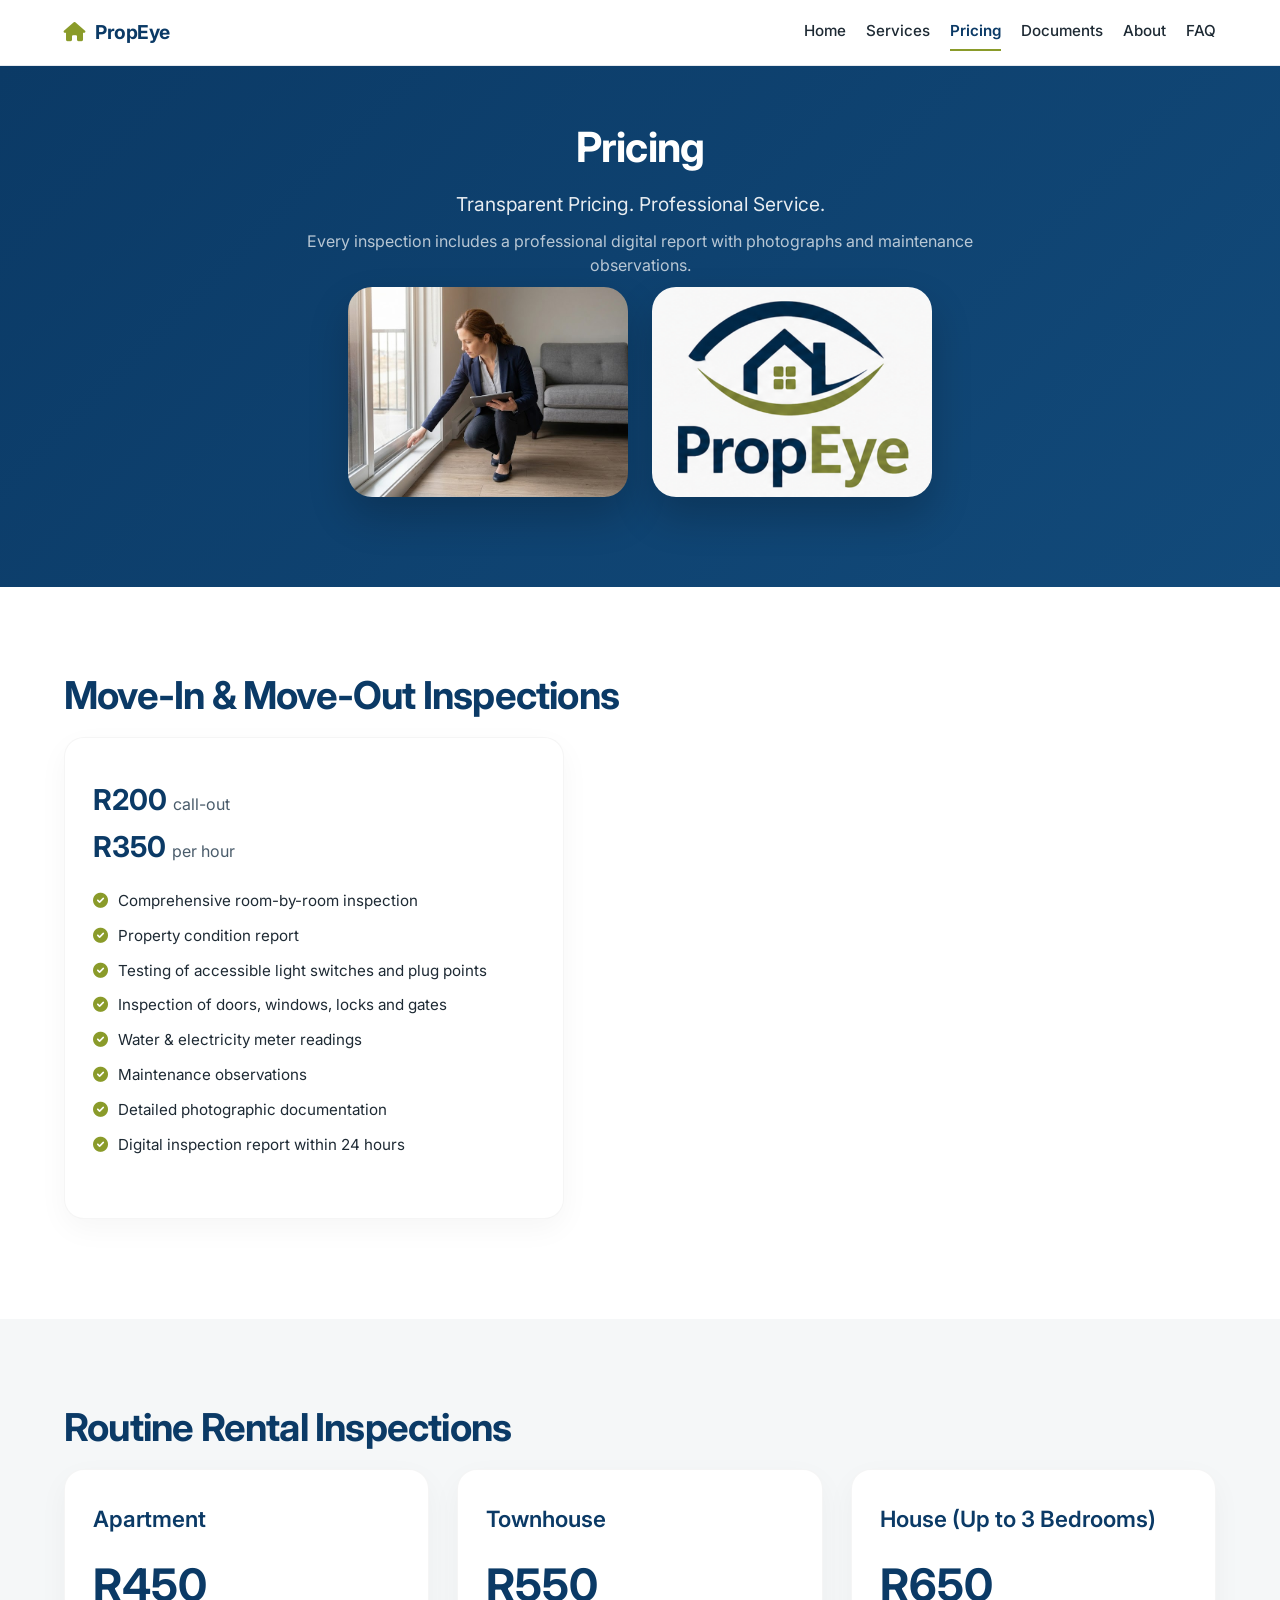
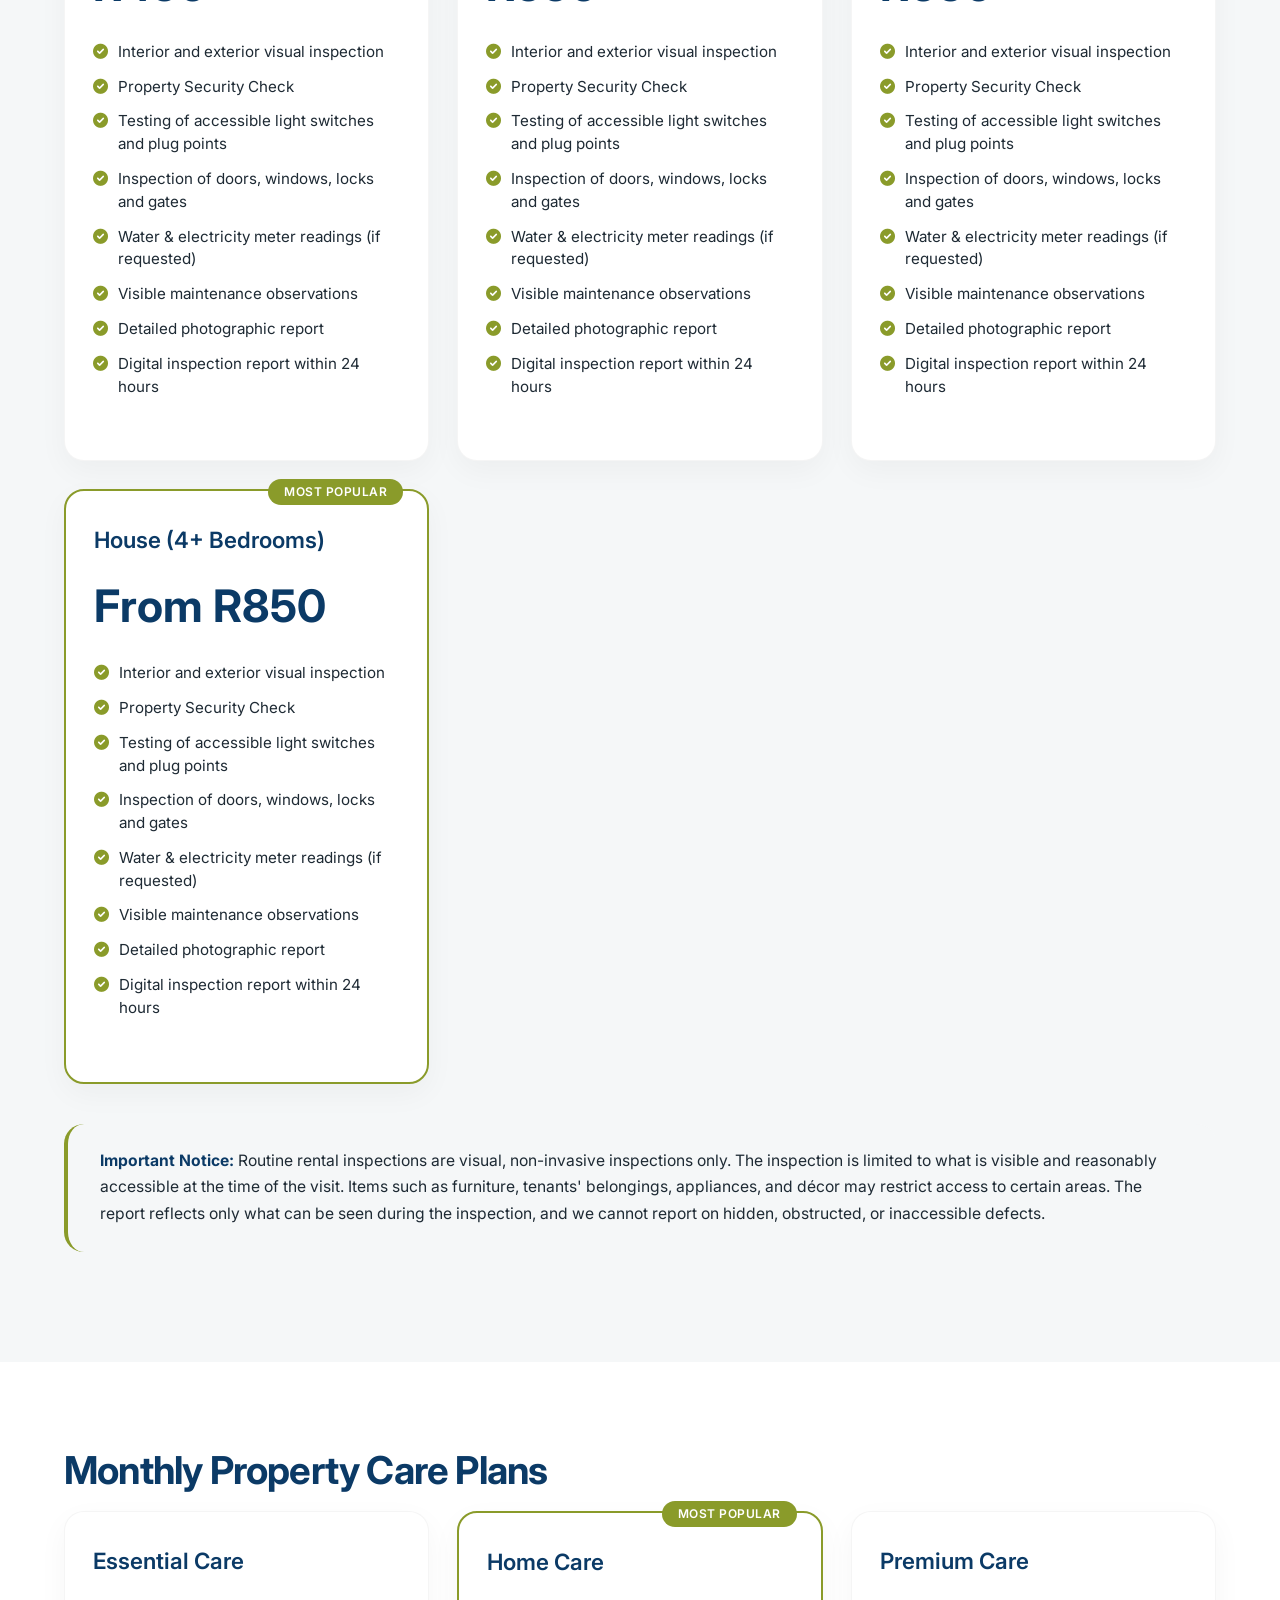
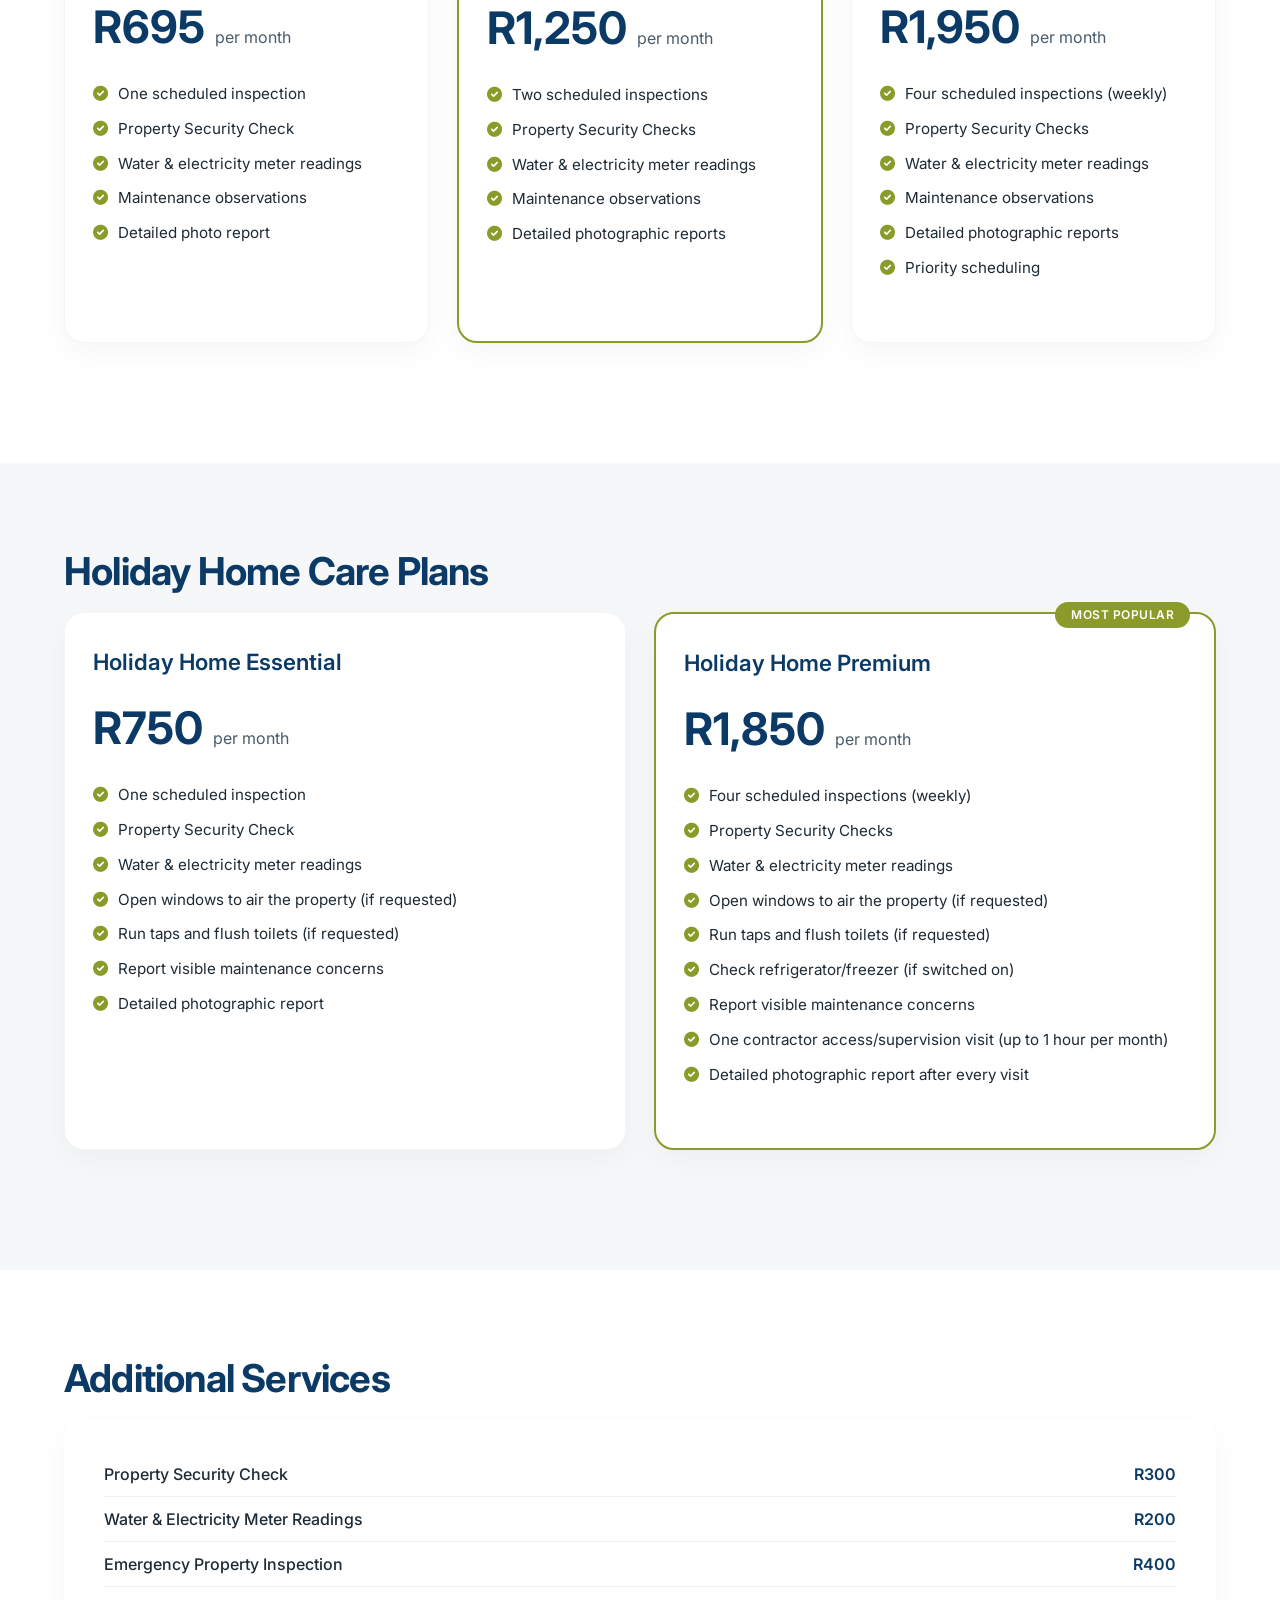
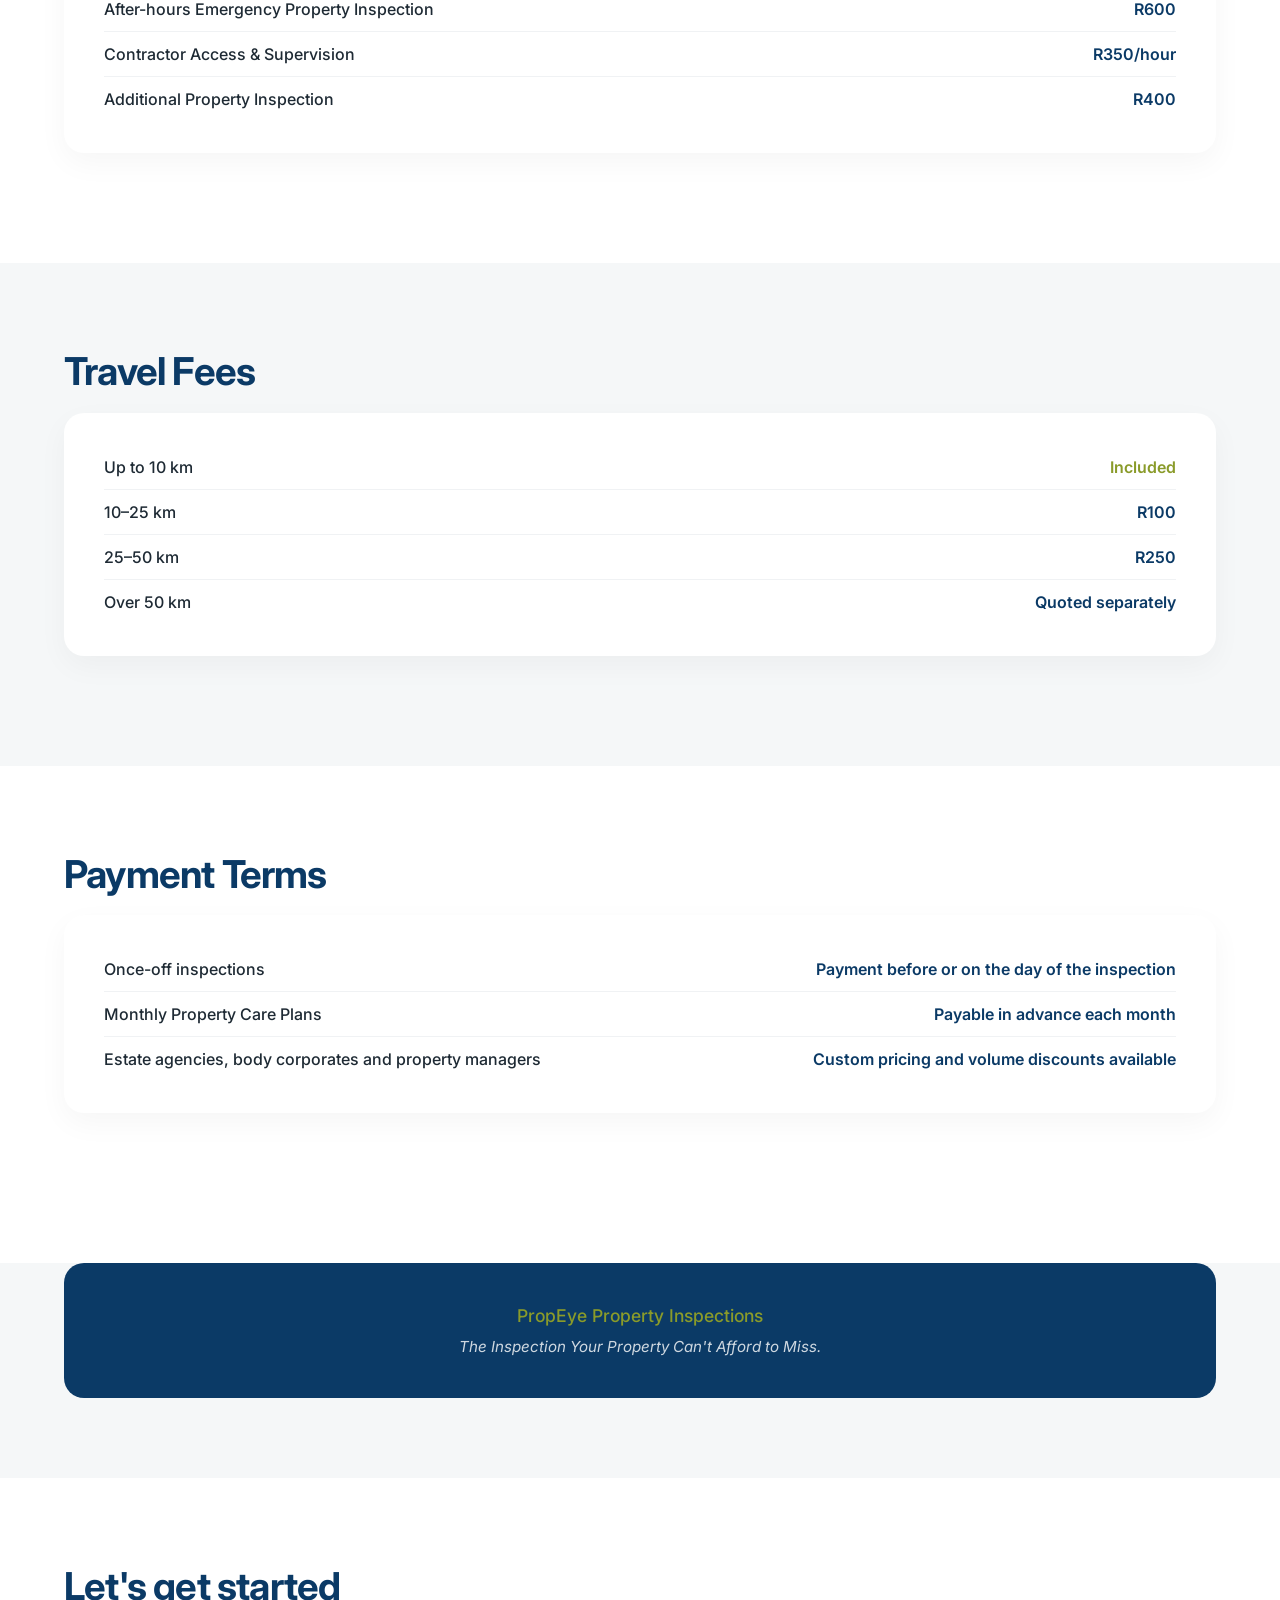
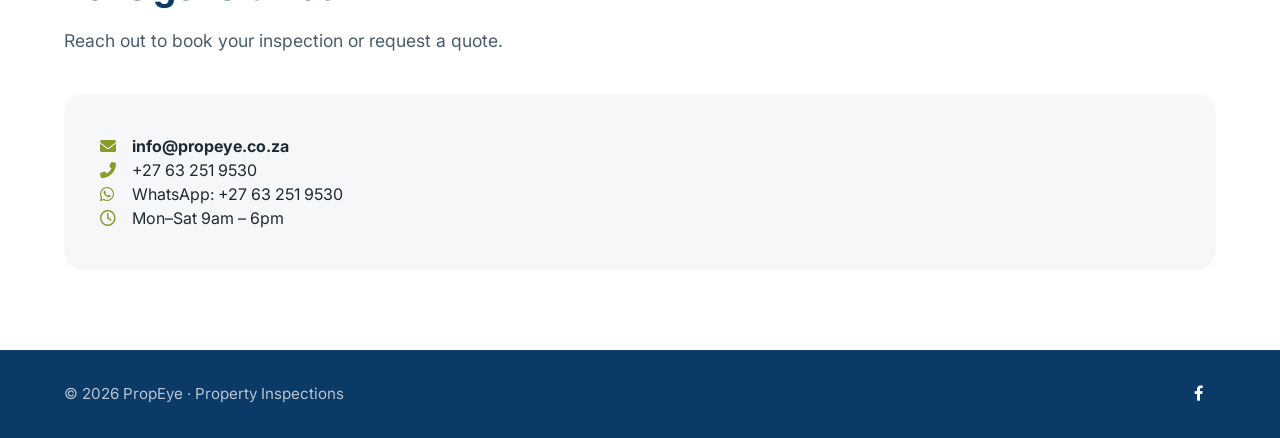
==== pricing.html @ 34288301 "Added carousel animation to index, cleaned up services and moved heading to top of images." ====
<!DOCTYPE html>
<html lang="en">
<head>
  <meta charset="UTF-8" />
  <meta name="viewport" content="width=device-width, initial-scale=1.0" />
  <title>PropEye · Pricing</title>
  <link rel="icon" href="images/icon.png" type="image/png">
  <!-- Google Fonts + Font Awesome Icons -->
  <link rel="preconnect" href="https://fonts.googleapis.com" />
  <link rel="preconnect" href="https://fonts.gstatic.com" crossorigin />
  <link href="https://fonts.googleapis.com/css2?family=Inter:opsz,wght@14..32,400;14..32,500;14..32,600;14..32,700&display=swap" rel="stylesheet" />
  <link rel="stylesheet" href="https://cdnjs.cloudflare.com/ajax/libs/font-awesome/6.0.0-beta3/css/all.min.css" />
  <style>
    /* ----- reset & base ----- */
    * {
      margin: 0;
      padding: 0;
      box-sizing: border-box;
    }

    :root {
      --navy: #0B3A66;
      --olive: #8A9B2A;
      --white: #FFFFFF;
      --light-grey: #F5F7F8;
      --text-dark: #1E2A34;
      --shadow-sm: 0 10px 30px rgba(0, 0, 0, 0.04);
      --shadow-hover: 0 20px 40px rgba(0, 0, 0, 0.07);
      --radius: 20px;
      --transition: all 0.25s ease;
    }

    html {
      scroll-behavior: smooth;
    }

    body {
      font-family: 'Inter', -apple-system, BlinkMacSystemFont, sans-serif;
      background: var(--white);
      color: var(--text-dark);
      line-height: 1.5;
      -webkit-font-smoothing: antialiased;
    }

    .container {
      max-width: 1200px;
      margin: 0 auto;
      padding: 0 24px;
    }

    /* ----- navigation ----- */
    .top-nav {
      background: white;
      border-bottom: 1px solid #e6eaef;
      padding: 14px 0;
      position: sticky;
      top: 0;
      z-index: 100;
      backdrop-filter: blur(4px);
      background: rgba(255,255,255,0.92);
    }

    .nav-inner {
      display: flex;
      flex-wrap: wrap;
      align-items: center;
      justify-content: space-between;
      gap: 16px 24px;
    }

    .nav-logo {
      font-weight: 700;
      font-size: 1.2rem;
      color: var(--navy);
      letter-spacing: -0.5px;
    }
    .nav-logo i {
      color: var(--olive);
      margin-right: 6px;
    }

    .nav-links {
      display: flex;
      flex-wrap: wrap;
      gap: 8px 20px;
      align-items: center;
    }

    .nav-links a {
      color: var(--text-dark);
      text-decoration: none;
      font-weight: 500;
      font-size: 0.95rem;
      padding: 6px 0;
      border-bottom: 2px solid transparent;
      transition: 0.2s;
    }

    .nav-links a:hover {
      border-bottom-color: var(--olive);
      color: var(--navy);
    }

    .nav-links a.active {
      border-bottom-color: var(--olive);
      color: var(--navy);
      font-weight: 600;
    }

    /* ----- buttons ----- */
    .btn-primary {
      display: inline-block;
      background: var(--olive);
      color: white;
      font-weight: 600;
      padding: 14px 32px;
      border-radius: 60px;
      text-decoration: none;
      font-size: 1rem;
      transition: var(--transition);
      border: none;
      box-shadow: 0 8px 18px rgba(138, 155, 42, 0.25);
      letter-spacing: -0.3px;
    }

    .btn-primary i {
      margin-right: 8px;
    }

    .btn-primary:hover {
      background: #7a8b22;
      transform: scale(1.01);
      box-shadow: 0 12px 24px rgba(138, 155, 42, 0.35);
    }

    .btn-outline {
      display: inline-block;
      background: transparent;
      color: white;
      font-weight: 600;
      padding: 14px 32px;
      border-radius: 60px;
      text-decoration: none;
      font-size: 1rem;
      border: 1.5px solid rgba(255,255,255,0.5);
      transition: var(--transition);
      backdrop-filter: blur(2px);
    }

    .btn-outline i {
      margin-right: 8px;
    }

    .btn-outline:hover {
      background: rgba(255,255,255,0.1);
      border-color: white;
    }

    /* ----- hero (pricing page) ----- */
    .hero-pricing {
      background: linear-gradient(135deg, var(--navy) 0%, #124a7a 100%);
      color: white;
      padding: 50px 0 60px;
    }

    .hero-pricing .hero-image-row {
      display: flex;
      justify-content: center;
      gap: 24px;
      flex-wrap: wrap;
      margin-bottom: 30px;
    }

    .hero-pricing .hero-image-item {
      flex: 0 1 280px;
      max-width: 340px;
    }

    .hero-pricing .hero-image-item img {
      width: 100%;
      aspect-ratio: 4 / 3;
      object-fit: cover;
      border-radius: 24px;
      box-shadow: 0 20px 40px rgba(0,0,0,0.2);
      display: block;
      background: #d9e2ec;
    }

    .hero-pricing .hero-text-block {
      text-align: center;
      max-width: 700px;
      margin: 0 auto;
    }

    .hero-pricing .hero-text-block h1 {
      font-size: 2.6rem;
      font-weight: 700;
      letter-spacing: -0.8px;
      margin-bottom: 12px;
    }

    .hero-pricing .hero-text-block p {
      font-size: 1.2rem;
      opacity: 0.9;
      margin-bottom: 10px;
    }

    /* ----- Pricing section styles ----- */
    section {
      padding: 80px 0;
    }

    .section-title {
      font-size: 2.4rem;
      font-weight: 700;
      letter-spacing: -0.8px;
      color: var(--navy);
      margin-bottom: 12px;
    }

    .section-sub {
      color: #4a5c6b;
      max-width: 600px;
      margin-bottom: 40px;
      font-size: 1.1rem;
    }

    .text-center {
      text-align: center;
    }

    .mx-auto {
      margin-left: auto;
      margin-right: auto;
    }

    /* Pricing cards */
    .pricing-grid {
      display: grid;
      grid-template-columns: repeat(auto-fit, minmax(300px, 1fr));
      gap: 28px;
      margin-bottom: 40px;
    }

    .pricing-card {
      background: white;
      padding: 32px 28px;
      border-radius: var(--radius);
      box-shadow: var(--shadow-sm);
      border: 1px solid rgba(0,0,0,0.04);
      transition: var(--transition);
      height: 100%;
    }

    .pricing-card:hover {
      transform: translateY(-6px);
      box-shadow: var(--shadow-hover);
    }

    .pricing-card.featured {
      border: 2px solid var(--olive);
      position: relative;
    }

    .pricing-card.featured::before {
      content: "Most Popular";
      position: absolute;
      top: -12px;
      right: 24px;
      background: var(--olive);
      color: white;
      font-size: 0.75rem;
      font-weight: 600;
      padding: 4px 16px;
      border-radius: 30px;
      letter-spacing: 0.5px;
      text-transform: uppercase;
    }

    .pricing-card .price {
      font-size: 2.8rem;
      font-weight: 700;
      color: var(--navy);
      margin: 16px 0 8px;
    }

    .pricing-card .price small {
      font-size: 1rem;
      font-weight: 400;
      color: #4a5c6b;
    }

    .pricing-card .plan-name {
      font-size: 1.4rem;
      font-weight: 600;
      color: var(--navy);
    }

    .pricing-card .plan-sub {
      color: #4a5c6b;
      font-size: 0.95rem;
      margin-bottom: 16px;
    }

    .pricing-card ul {
      list-style: none;
      padding: 0;
      margin: 16px 0 24px;
    }

    .pricing-card ul li {
      padding: 6px 0;
      display: flex;
      align-items: flex-start;
      gap: 10px;
      font-size: 0.95rem;
      color: var(--text-dark);
      line-height: 1.5;
    }

    .pricing-card ul li i {
      color: var(--olive);
      margin-top: 3px;
      flex-shrink: 0;
    }

    .pricing-card .btn-primary {
      width: 100%;
      text-align: center;
    }

    /* Pricing list (for additional services) */
    .pricing-list {
      background: white;
      padding: 32px 40px;
      border-radius: var(--radius);
      box-shadow: var(--shadow-sm);
      margin-bottom: 30px;
    }

    .pricing-list h3 {
      font-size: 1.4rem;
      font-weight: 600;
      color: var(--navy);
      margin-bottom: 16px;
    }

    .pricing-list .item {
      display: flex;
      justify-content: space-between;
      align-items: center;
      padding: 10px 0;
      border-bottom: 1px solid #f0f2f4;
    }

    .pricing-list .item:last-child {
      border-bottom: none;
    }

    .pricing-list .item .name {
      font-weight: 500;
      color: var(--text-dark);
    }

    .pricing-list .item .cost {
      font-weight: 600;
      color: var(--navy);
    }

    .pricing-list .item .cost .free {
      color: var(--olive);
    }

    .pricing-note {
      background: var(--light-grey);
      padding: 24px 32px;
      border-radius: var(--radius);
      border-left: 4px solid var(--olive);
      margin: 30px 0;
    }

    .pricing-note p {
      color: var(--text-dark);
      line-height: 1.7;
      font-size: 0.98rem;
    }

    .pricing-note strong {
      color: var(--navy);
    }

    .promise-banner {
      background: var(--navy);
      padding: 40px;
      border-radius: var(--radius);
      color: white;
      text-align: center;
      margin-top: 40px;
    }

    .promise-banner .brand {
      font-size: 1.1rem;
      font-weight: 500;
      color: var(--olive);
    }

    .promise-banner .tagline {
      font-size: 0.95rem;
      opacity: 0.8;
      margin-top: 6px;
      font-style: italic;
    }

    .contact-card {
      background: var(--light-grey);
      border-radius: var(--radius);
      padding: 40px 36px;
      display: flex;
      flex-wrap: wrap;
      gap: 30px;
      justify-content: space-between;
      align-items: center;
    }

    .contact-details i {
      width: 28px;
      color: var(--olive);
    }

    .footer {
      background: var(--navy);
      color: rgba(255,255,255,0.7);
      padding: 32px 0;
      font-size: 0.95rem;
      border-top: 1px solid rgba(255,255,255,0.05);
    }

    .footer a {
      color: white;
      text-decoration: none;
      margin: 0 12px;
    }

    .footer a:hover {
      text-decoration: underline;
    }

    @media (max-width: 700px) {
      .hero-pricing .hero-text-block h1 { font-size: 2rem; }
      .section-title { font-size: 2rem; }
      .contact-card { flex-direction: column; align-items: flex-start; }
      .nav-inner { flex-direction: column; align-items: center; }
      .pricing-list .item {
        flex-direction: column;
        align-items: flex-start;
        gap: 4px;
      }
      .pricing-card .price {
        font-size: 2.2rem;
      }
    }

    @media (max-width: 480px) {
      .pricing-grid {
        grid-template-columns: 1fr;
      }
    }
  </style>
</head>
<body>

  <!-- Navigation -->
  <nav class="top-nav">
    <div class="container nav-inner">
      <div class="nav-logo">
        <i class="fas fa-home"></i> PropEye
      </div>
      <div class="nav-links">
        <a href="index.html">Home</a>
        <a href="services.html">Services</a>
        <a href="pricing.html" class="active">Pricing</a>
        <a href="#">Documents</a>
        <a href="#">About</a>
        <a href="#">FAQ</a>
      </div>
    </div>
  </nav>

  <!-- Hero -->
  <header class="hero-pricing">
    <div class="container">
        <div class="hero-text-block">
        <h1>Pricing</h1>
        <p>Transparent Pricing. Professional Service.</p>
        <p style="font-size:1rem; opacity:0.7; margin-top:6px;">Every inspection includes a professional digital report with photographs and maintenance observations.</p>
      </div>
      <div class="hero-image-row">
        <div class="hero-image-item">
          <img src="images/inspections.jpg" alt="Property inspection" />
        </div>
        <div class="hero-image-item">
          <img src="images/logo.png" alt="PropEye logo" />
        </div>
      </div>
    </div>
  </header>

  <!-- Move-In & Move-Out Inspections -->
  <section>
    <div class="container">
      <h2 class="section-title">Move-In &amp; Move-Out Inspections</h2>
      <div class="pricing-card" style="max-width: 500px; margin-bottom: 20px;">
        <div class="price" style="font-size:1.8rem; margin:8px 0 4px;">R200 <small style="font-weight:400;">call-out</small></div>
        <div class="price" style="font-size:1.8rem; margin:4px 0 16px;">R350 <small style="font-weight:400;">per hour</small></div>
        <ul>
          <li><i class="fas fa-check-circle"></i> Comprehensive room-by-room inspection</li>
          <li><i class="fas fa-check-circle"></i> Property condition report</li>
          <li><i class="fas fa-check-circle"></i> Testing of accessible light switches and plug points</li>
          <li><i class="fas fa-check-circle"></i> Inspection of doors, windows, locks and gates</li>
          <li><i class="fas fa-check-circle"></i> Water &amp; electricity meter readings</li>
          <li><i class="fas fa-check-circle"></i> Maintenance observations</li>
          <li><i class="fas fa-check-circle"></i> Detailed photographic documentation</li>
          <li><i class="fas fa-check-circle"></i> Digital inspection report within 24 hours</li>
        </ul>
      </div>
    </div>
  </section>

  <!-- Routine Rental Inspections -->
  <section style="background: var(--light-grey);">
    <div class="container">
      <h2 class="section-title">Routine Rental Inspections</h2>
      <div class="pricing-grid">
        <div class="pricing-card">
          <div class="plan-name">Apartment</div>
          <div class="price">R450</div>
          <ul>
            <li><i class="fas fa-check-circle"></i> Interior and exterior visual inspection</li>
            <li><i class="fas fa-check-circle"></i> Property Security Check</li>
            <li><i class="fas fa-check-circle"></i> Testing of accessible light switches and plug points</li>
            <li><i class="fas fa-check-circle"></i> Inspection of doors, windows, locks and gates</li>
            <li><i class="fas fa-check-circle"></i> Water &amp; electricity meter readings (if requested)</li>
            <li><i class="fas fa-check-circle"></i> Visible maintenance observations</li>
            <li><i class="fas fa-check-circle"></i> Detailed photographic report</li>
            <li><i class="fas fa-check-circle"></i> Digital inspection report within 24 hours</li>
          </ul>
        </div>
        <div class="pricing-card">
          <div class="plan-name">Townhouse</div>
          <div class="price">R550</div>
          <ul>
            <li><i class="fas fa-check-circle"></i> Interior and exterior visual inspection</li>
            <li><i class="fas fa-check-circle"></i> Property Security Check</li>
            <li><i class="fas fa-check-circle"></i> Testing of accessible light switches and plug points</li>
            <li><i class="fas fa-check-circle"></i> Inspection of doors, windows, locks and gates</li>
            <li><i class="fas fa-check-circle"></i> Water &amp; electricity meter readings (if requested)</li>
            <li><i class="fas fa-check-circle"></i> Visible maintenance observations</li>
            <li><i class="fas fa-check-circle"></i> Detailed photographic report</li>
            <li><i class="fas fa-check-circle"></i> Digital inspection report within 24 hours</li>
          </ul>
        </div>
        <div class="pricing-card">
          <div class="plan-name">House (Up to 3 Bedrooms)</div>
          <div class="price">R650</div>
          <ul>
            <li><i class="fas fa-check-circle"></i> Interior and exterior visual inspection</li>
            <li><i class="fas fa-check-circle"></i> Property Security Check</li>
            <li><i class="fas fa-check-circle"></i> Testing of accessible light switches and plug points</li>
            <li><i class="fas fa-check-circle"></i> Inspection of doors, windows, locks and gates</li>
            <li><i class="fas fa-check-circle"></i> Water &amp; electricity meter readings (if requested)</li>
            <li><i class="fas fa-check-circle"></i> Visible maintenance observations</li>
            <li><i class="fas fa-check-circle"></i> Detailed photographic report</li>
            <li><i class="fas fa-check-circle"></i> Digital inspection report within 24 hours</li>
          </ul>
        </div>
        <div class="pricing-card featured">
          <div class="plan-name">House (4+ Bedrooms)</div>
          <div class="price">From R850</div>
          <ul>
            <li><i class="fas fa-check-circle"></i> Interior and exterior visual inspection</li>
            <li><i class="fas fa-check-circle"></i> Property Security Check</li>
            <li><i class="fas fa-check-circle"></i> Testing of accessible light switches and plug points</li>
            <li><i class="fas fa-check-circle"></i> Inspection of doors, windows, locks and gates</li>
            <li><i class="fas fa-check-circle"></i> Water &amp; electricity meter readings (if requested)</li>
            <li><i class="fas fa-check-circle"></i> Visible maintenance observations</li>
            <li><i class="fas fa-check-circle"></i> Detailed photographic report</li>
            <li><i class="fas fa-check-circle"></i> Digital inspection report within 24 hours</li>
          </ul>
        </div>
      </div>

      <div class="pricing-note">
        <p><strong>Important Notice:</strong> Routine rental inspections are visual, non-invasive inspections only. The inspection is limited to what is visible and reasonably accessible at the time of the visit. Items such as furniture, tenants' belongings, appliances, and décor may restrict access to certain areas. The report reflects only what can be seen during the inspection, and we cannot report on hidden, obstructed, or inaccessible defects.</p>
      </div>
    </div>
  </section>

  <!-- Monthly Property Care Plans -->
  <section>
    <div class="container">
      <h2 class="section-title">Monthly Property Care Plans</h2>
      <div class="pricing-grid">
        <div class="pricing-card">
          <div class="plan-name">Essential Care</div>
          <div class="price">R695 <small>per month</small></div>
          <ul>
            <li><i class="fas fa-check-circle"></i> One scheduled inspection</li>
            <li><i class="fas fa-check-circle"></i> Property Security Check</li>
            <li><i class="fas fa-check-circle"></i> Water &amp; electricity meter readings</li>
            <li><i class="fas fa-check-circle"></i> Maintenance observations</li>
            <li><i class="fas fa-check-circle"></i> Detailed photo report</li>
          </ul>
        </div>
        <div class="pricing-card featured">
          <div class="plan-name">Home Care</div>
          <div class="price">R1,250 <small>per month</small></div>
          <ul>
            <li><i class="fas fa-check-circle"></i> Two scheduled inspections</li>
            <li><i class="fas fa-check-circle"></i> Property Security Checks</li>
            <li><i class="fas fa-check-circle"></i> Water &amp; electricity meter readings</li>
            <li><i class="fas fa-check-circle"></i> Maintenance observations</li>
            <li><i class="fas fa-check-circle"></i> Detailed photographic reports</li>
          </ul>
        </div>
        <div class="pricing-card">
          <div class="plan-name">Premium Care</div>
          <div class="price">R1,950 <small>per month</small></div>
          <ul>
            <li><i class="fas fa-check-circle"></i> Four scheduled inspections (weekly)</li>
            <li><i class="fas fa-check-circle"></i> Property Security Checks</li>
            <li><i class="fas fa-check-circle"></i> Water &amp; electricity meter readings</li>
            <li><i class="fas fa-check-circle"></i> Maintenance observations</li>
            <li><i class="fas fa-check-circle"></i> Detailed photographic reports</li>
            <li><i class="fas fa-check-circle"></i> Priority scheduling</li>
          </ul>
        </div>
      </div>
    </div>
  </section>

  <!-- Holiday Home Care Plans -->
  <section style="background: var(--light-grey);">
    <div class="container">
      <h2 class="section-title">Holiday Home Care Plans</h2>
      <div class="pricing-grid">
        <div class="pricing-card">
          <div class="plan-name">Holiday Home Essential</div>
          <div class="price">R750 <small>per month</small></div>
          <ul>
            <li><i class="fas fa-check-circle"></i> One scheduled inspection</li>
            <li><i class="fas fa-check-circle"></i> Property Security Check</li>
            <li><i class="fas fa-check-circle"></i> Water &amp; electricity meter readings</li>
            <li><i class="fas fa-check-circle"></i> Open windows to air the property (if requested)</li>
            <li><i class="fas fa-check-circle"></i> Run taps and flush toilets (if requested)</li>
            <li><i class="fas fa-check-circle"></i> Report visible maintenance concerns</li>
            <li><i class="fas fa-check-circle"></i> Detailed photographic report</li>
          </ul>
        </div>
        <div class="pricing-card featured">
          <div class="plan-name">Holiday Home Premium</div>
          <div class="price">R1,850 <small>per month</small></div>
          <ul>
            <li><i class="fas fa-check-circle"></i> Four scheduled inspections (weekly)</li>
            <li><i class="fas fa-check-circle"></i> Property Security Checks</li>
            <li><i class="fas fa-check-circle"></i> Water &amp; electricity meter readings</li>
            <li><i class="fas fa-check-circle"></i> Open windows to air the property (if requested)</li>
            <li><i class="fas fa-check-circle"></i> Run taps and flush toilets (if requested)</li>
            <li><i class="fas fa-check-circle"></i> Check refrigerator/freezer (if switched on)</li>
            <li><i class="fas fa-check-circle"></i> Report visible maintenance concerns</li>
            <li><i class="fas fa-check-circle"></i> One contractor access/supervision visit (up to 1 hour per month)</li>
            <li><i class="fas fa-check-circle"></i> Detailed photographic report after every visit</li>
          </ul>
        </div>
      </div>
    </div>
  </section>

  <!-- Additional Services -->
  <section>
    <div class="container">
      <h2 class="section-title">Additional Services</h2>
      <div class="pricing-list">
        <div class="item"><span class="name">Property Security Check</span><span class="cost">R300</span></div>
        <div class="item"><span class="name">Water &amp; Electricity Meter Readings</span><span class="cost">R200</span></div>
        <div class="item"><span class="name">Emergency Property Inspection</span><span class="cost">R400</span></div>
        <div class="item"><span class="name">After-hours Emergency Property Inspection</span><span class="cost">R600</span></div>
        <div class="item"><span class="name">Contractor Access &amp; Supervision</span><span class="cost">R350/hour</span></div>
        <div class="item"><span class="name">Additional Property Inspection</span><span class="cost">R400</span></div>
      </div>
    </div>
  </section>

  <!-- Travel Fees -->
  <section style="background: var(--light-grey);">
    <div class="container">
      <h2 class="section-title">Travel Fees</h2>
      <div class="pricing-list">
        <div class="item"><span class="name">Up to 10 km</span><span class="cost" style="color: var(--olive);">Included</span></div>
        <div class="item"><span class="name">10–25 km</span><span class="cost">R100</span></div>
        <div class="item"><span class="name">25–50 km</span><span class="cost">R250</span></div>
        <div class="item"><span class="name">Over 50 km</span><span class="cost">Quoted separately</span></div>
      </div>
    </div>
  </section>

  <!-- Payment Terms -->
  <section>
    <div class="container">
      <h2 class="section-title">Payment Terms</h2>
      <div class="pricing-list">
        <div class="item"><span class="name">Once-off inspections</span><span class="cost">Payment before or on the day of the inspection</span></div>
        <div class="item"><span class="name">Monthly Property Care Plans</span><span class="cost">Payable in advance each month</span></div>
        <div class="item"><span class="name">Estate agencies, body corporates and property managers</span><span class="cost">Custom pricing and volume discounts available</span></div>
      </div>
    </div>
  </section>

  <!-- Promise Banner -->
  <section style="background: var(--light-grey); padding-top: 0;">
    <div class="container">
      <div class="promise-banner">
        <div class="brand">PropEye Property Inspections</div>
        <div class="tagline">The Inspection Your Property Can't Afford to Miss.</div>
      </div>
    </div>
  </section>

  <!-- Contact -->
  <section id="contact">
    <div class="container">
      <h2 class="section-title">Let's get started</h2>
      <p class="section-sub">Reach out to book your inspection or request a quote.</p>
      <div class="contact-card">
        <div>
          <div class="contact-details"><i class="fas fa-envelope"></i> <strong>info@propeye.co.za</strong></div>
          <div class="contact-details"><i class="fas fa-phone-alt"></i> +27 63 251 9530</div>
          <div class="contact-details"><i class="fab fa-whatsapp"></i> WhatsApp: +27 63 251 9530</div>
          <div class="contact-details"><i class="far fa-clock"></i> Mon–Sat 9am – 6pm</div>
        </div>
      </div>
    </div>
  </section>

  <!-- Footer -->
  <footer class="footer">
    <div class="container" style="display: flex; flex-wrap: wrap; justify-content: space-between; align-items: center;">
      <span>© 2026 PropEye · Property Inspections</span>
      <div>
        <a href="https://www.facebook.com/share/14cxHEFWzvn/"><i class="fab fa-facebook-f"></i></a>
      </div>
    </div>
  </footer>

</body>
</html>
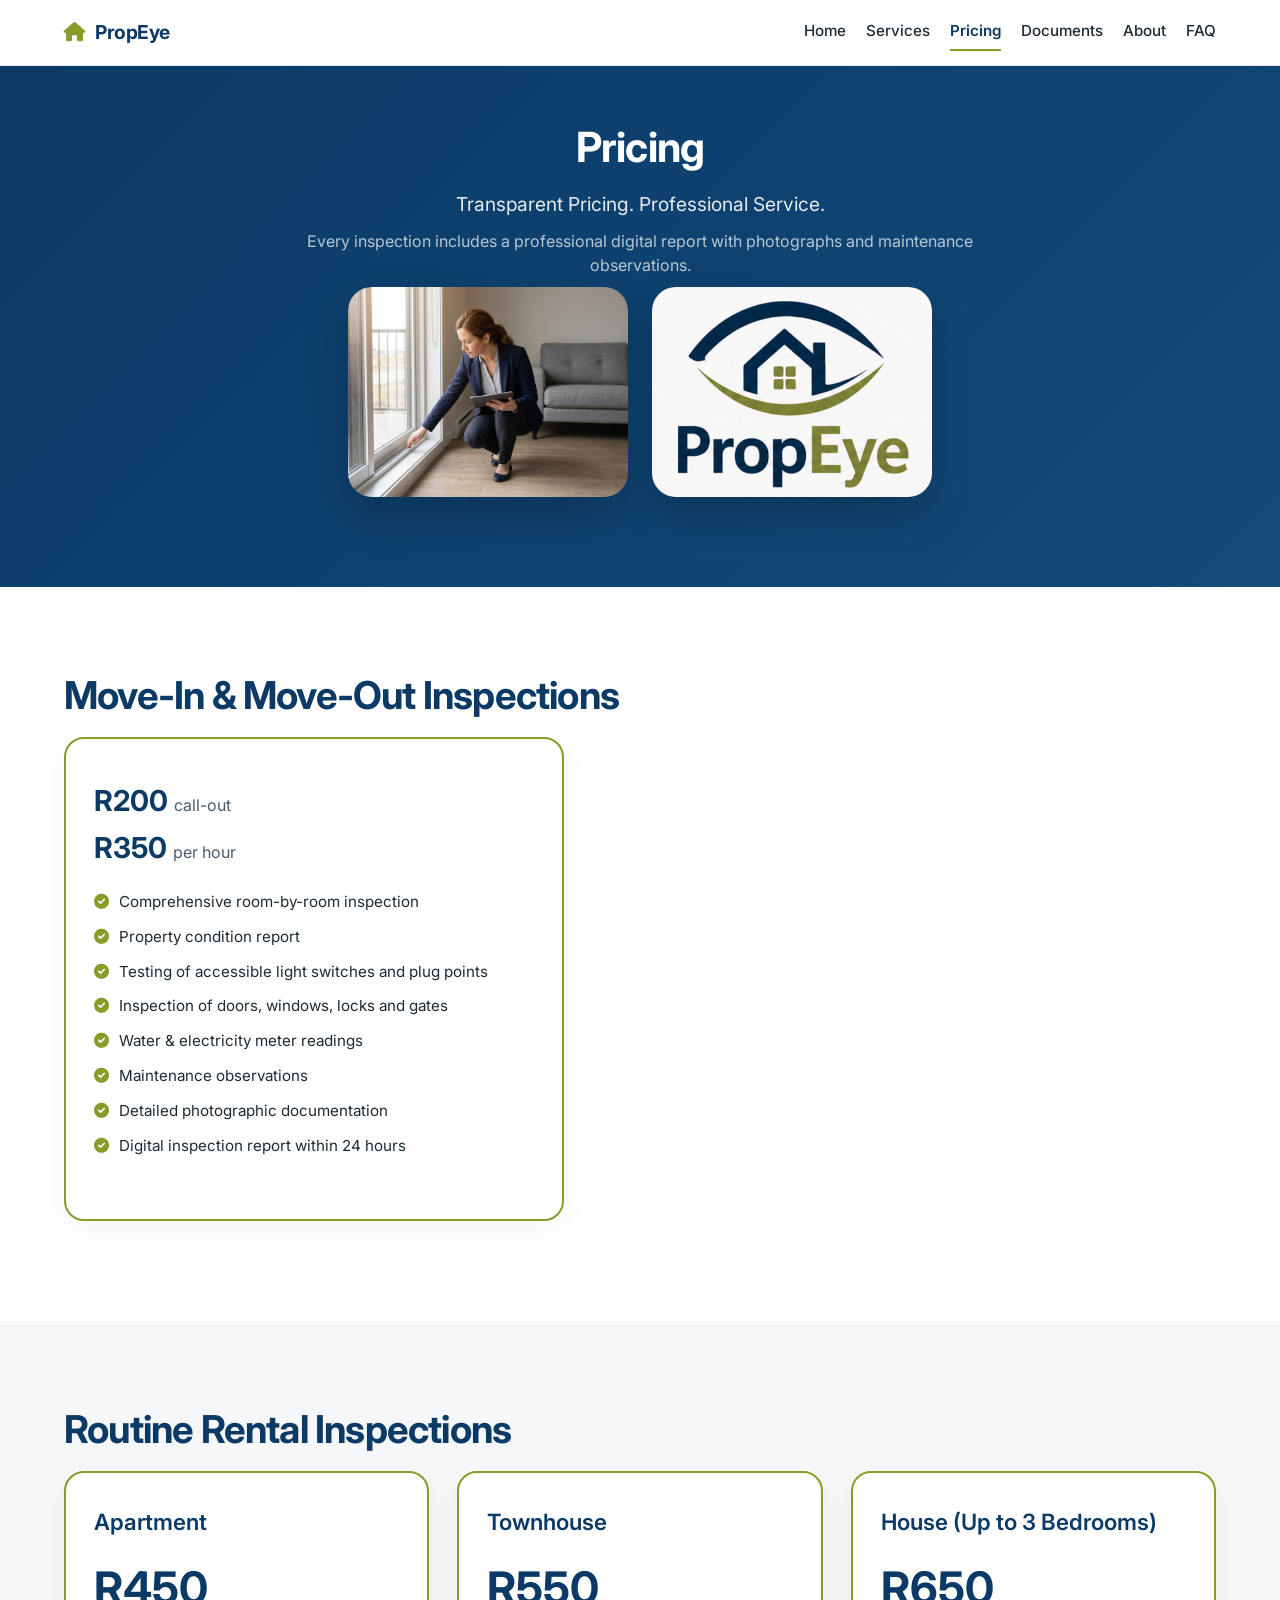
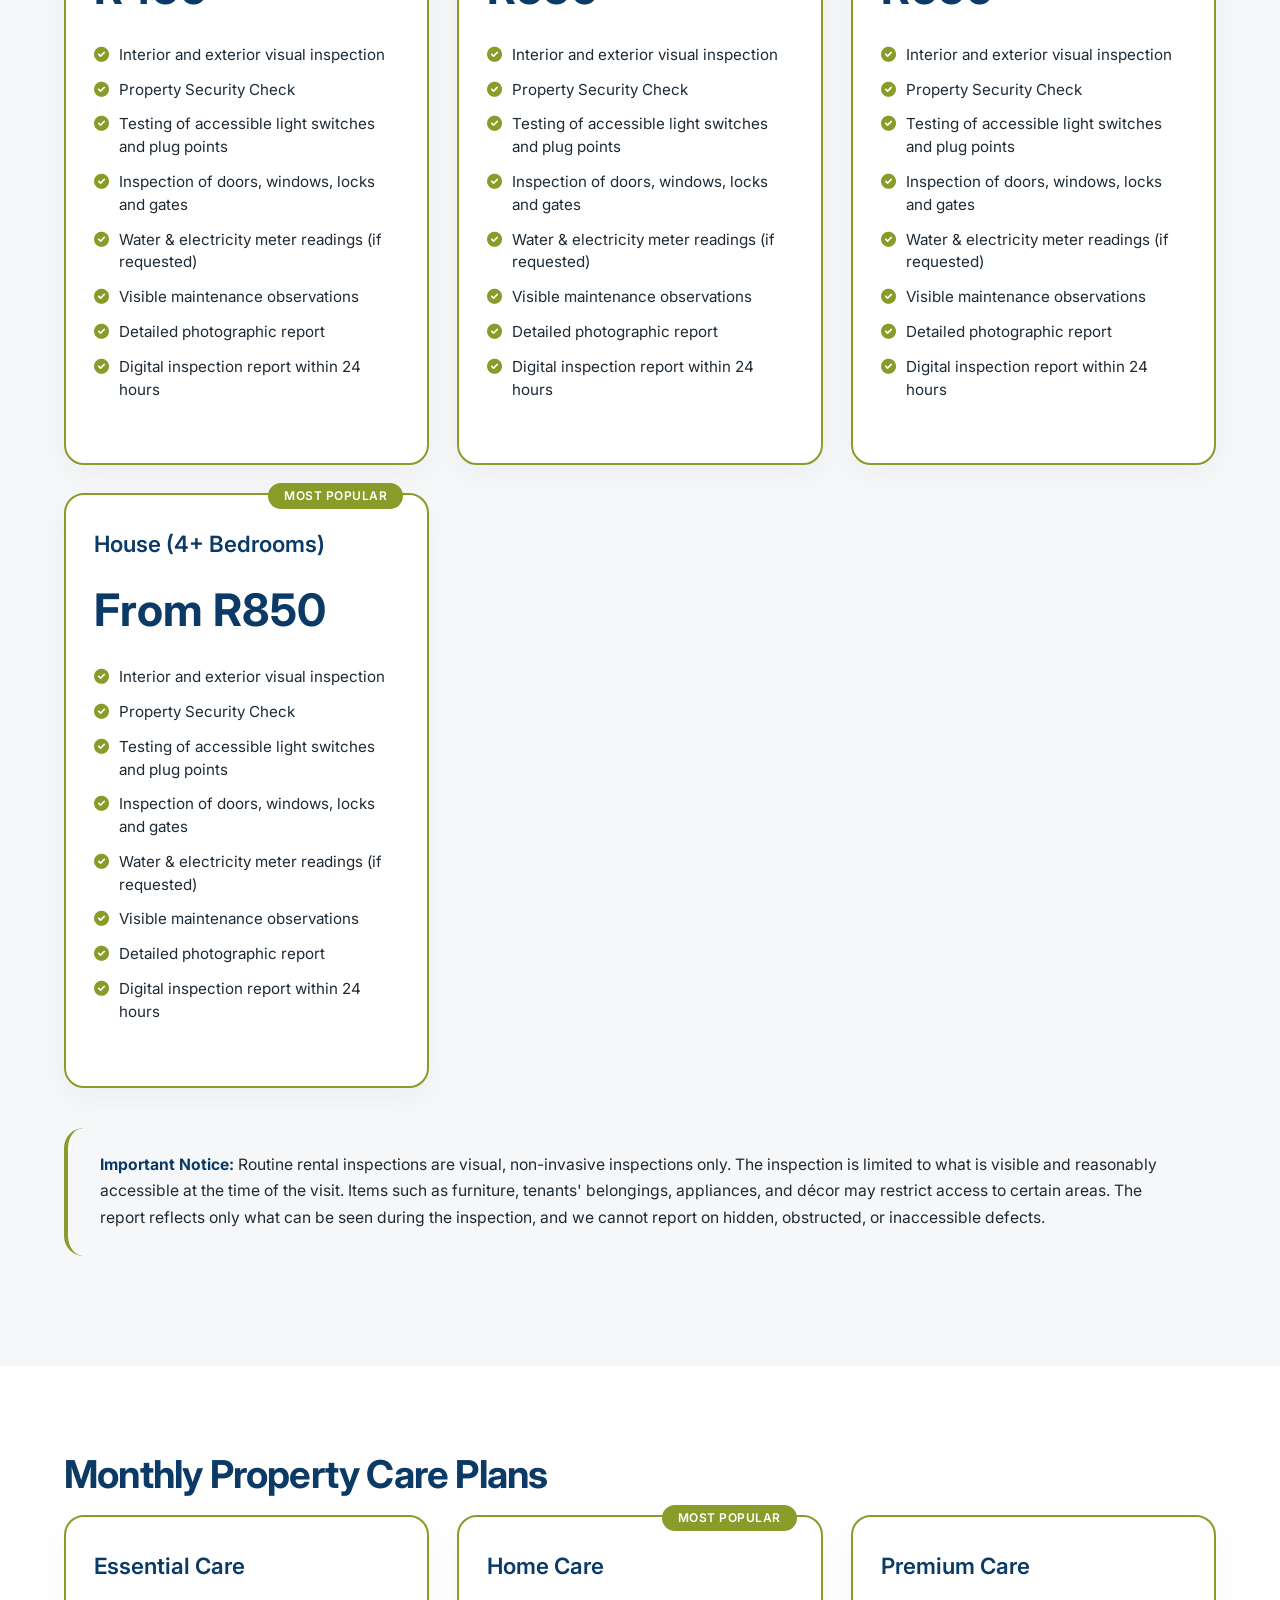
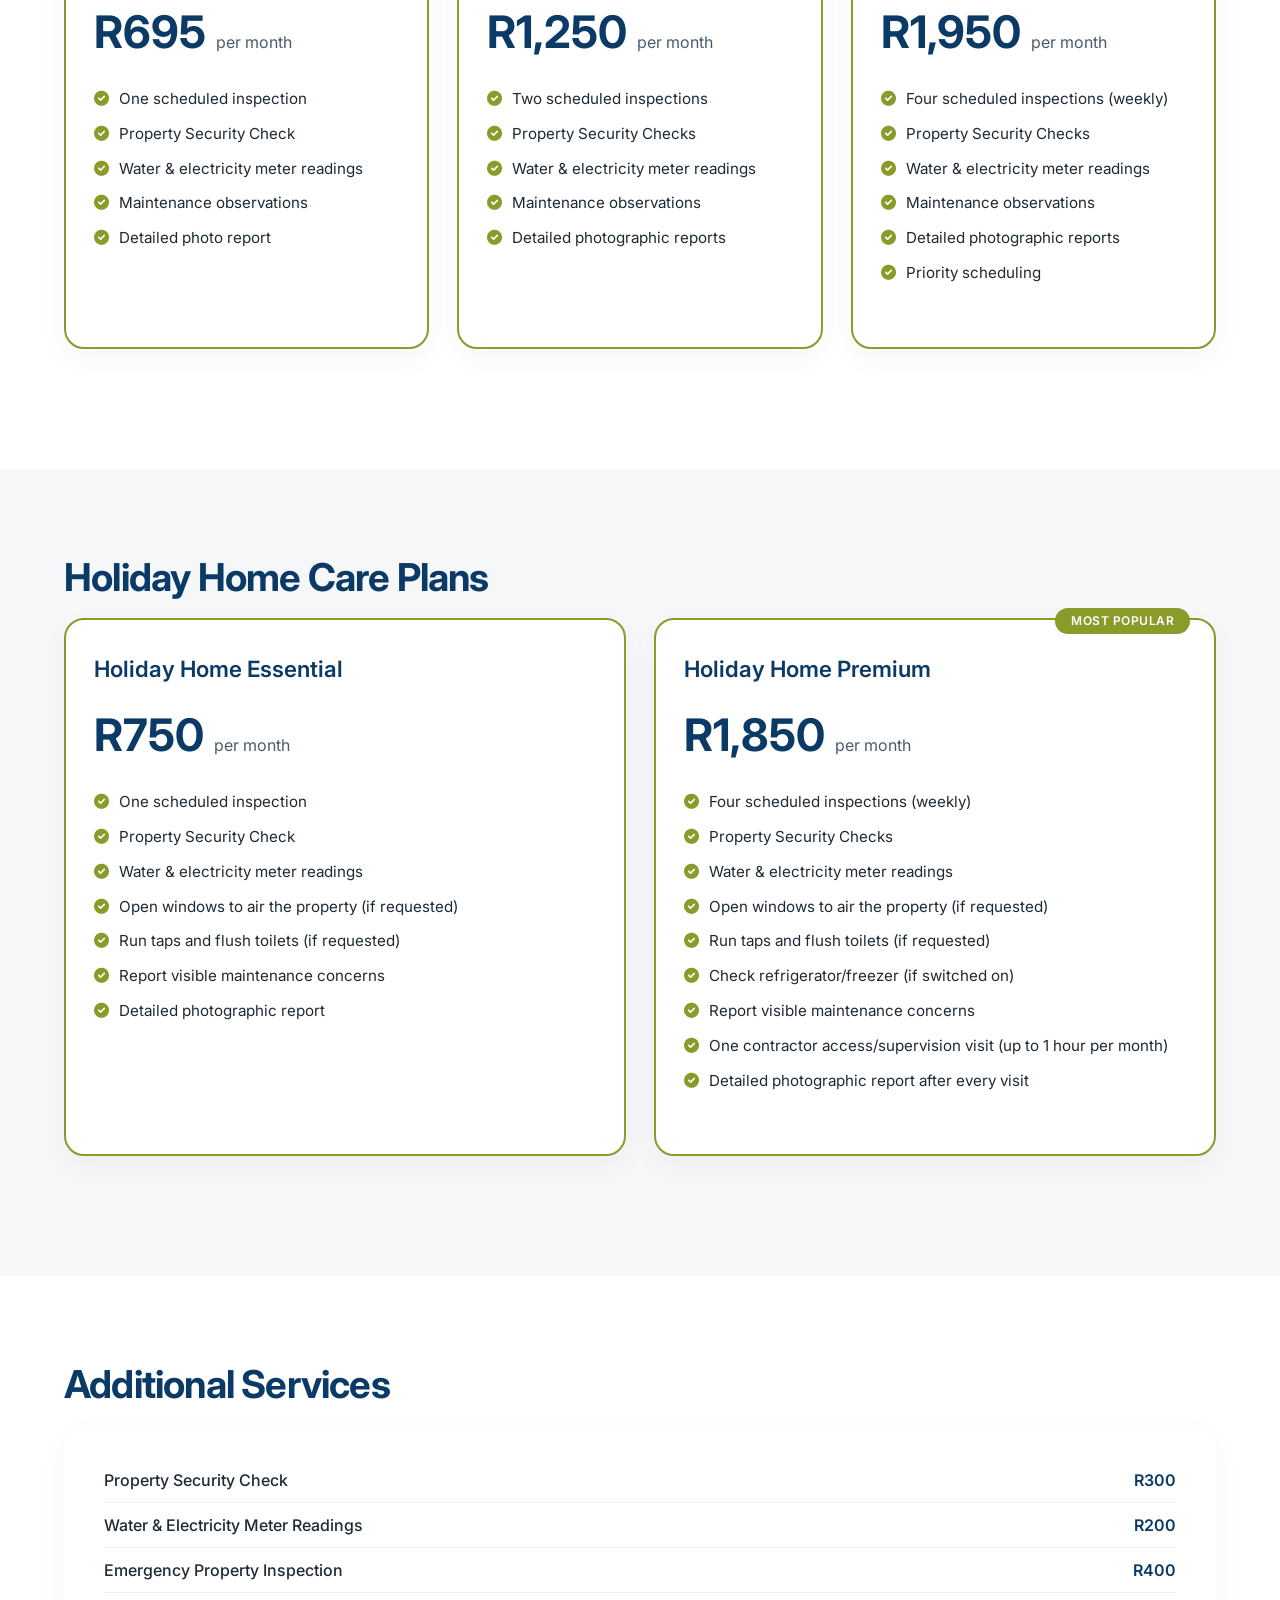
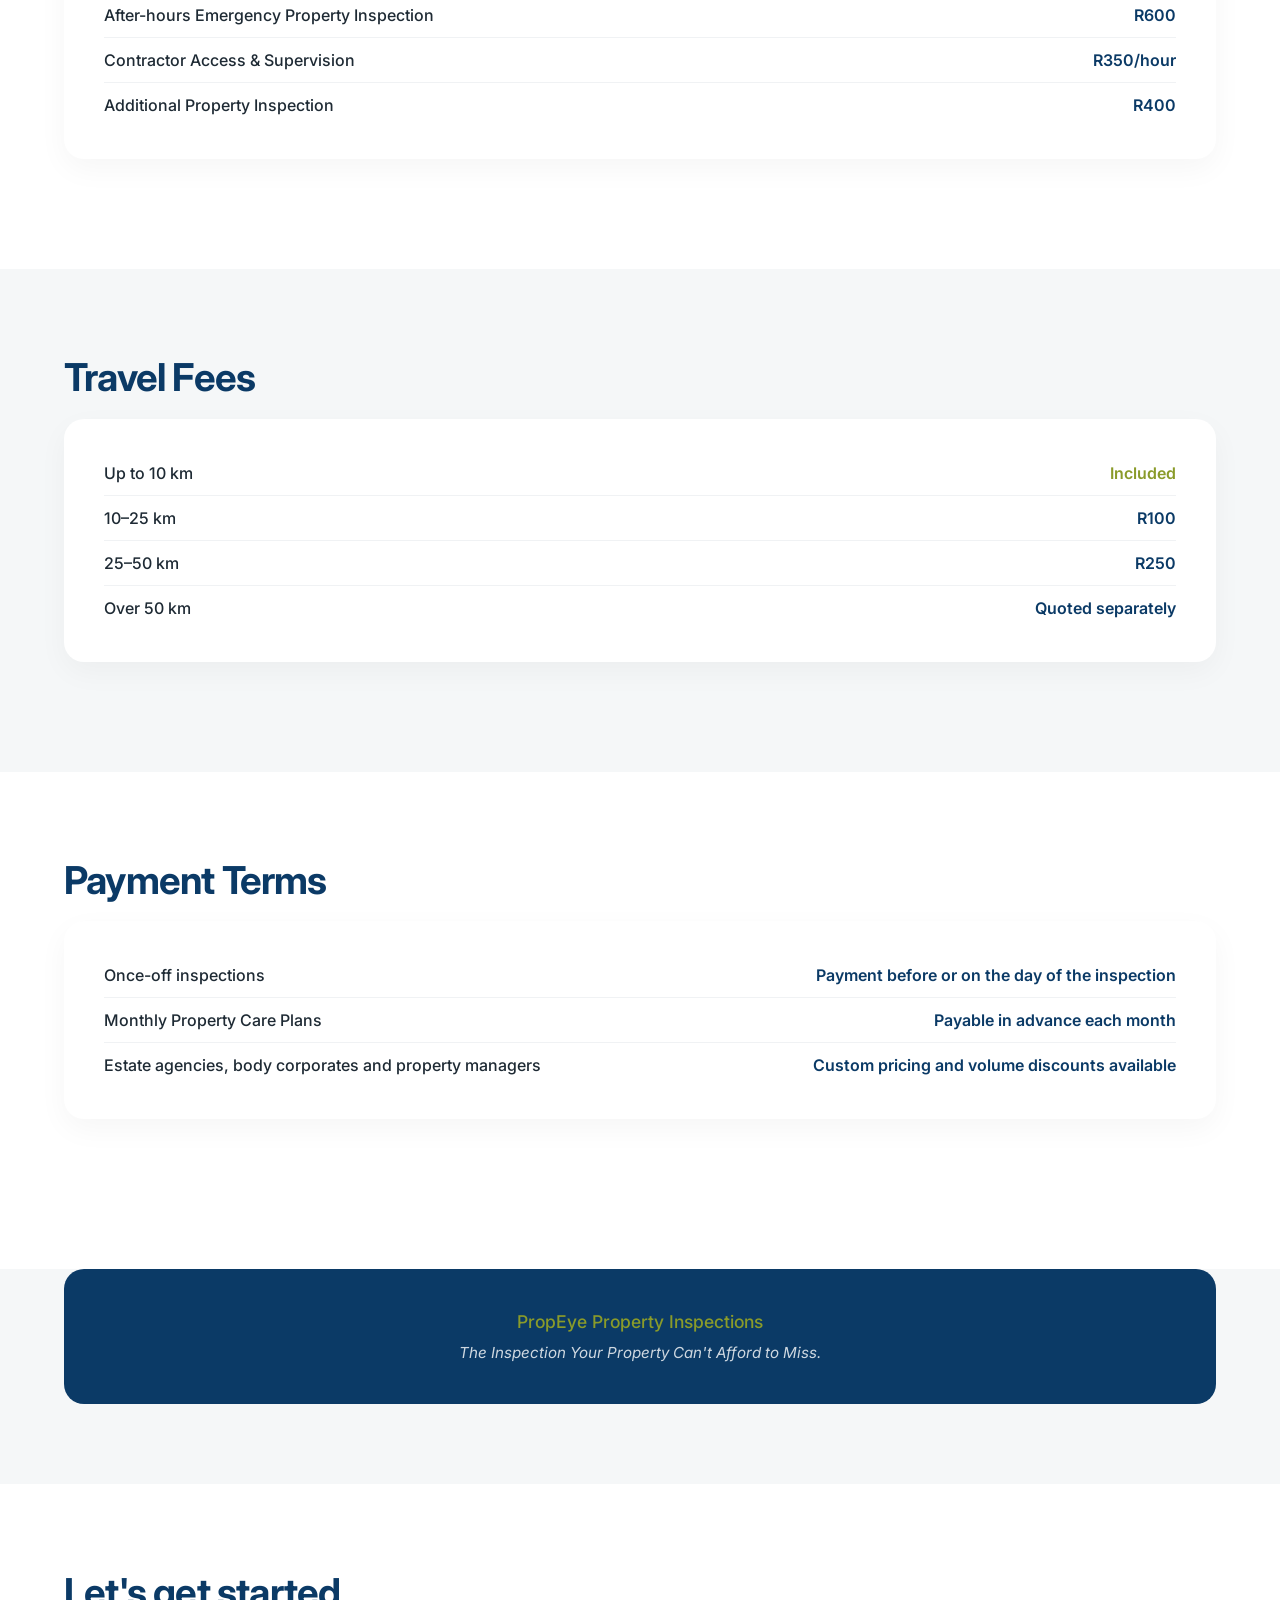
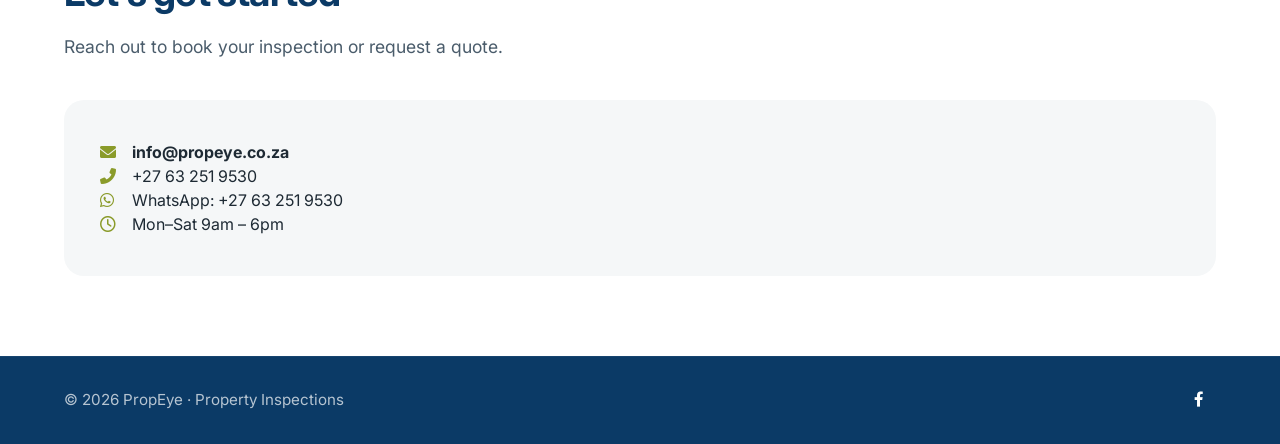
==== commit 8fb1e061: "updated borders on cards" ====
--- a/pricing.html
+++ b/pricing.html
@@ -247,7 +247,7 @@
       padding: 32px 28px;
       border-radius: var(--radius);
       box-shadow: var(--shadow-sm);
-      border: 1px solid rgba(0,0,0,0.04);
+      border: 2px solid var(--olive);
       transition: var(--transition);
       height: 100%;
     }
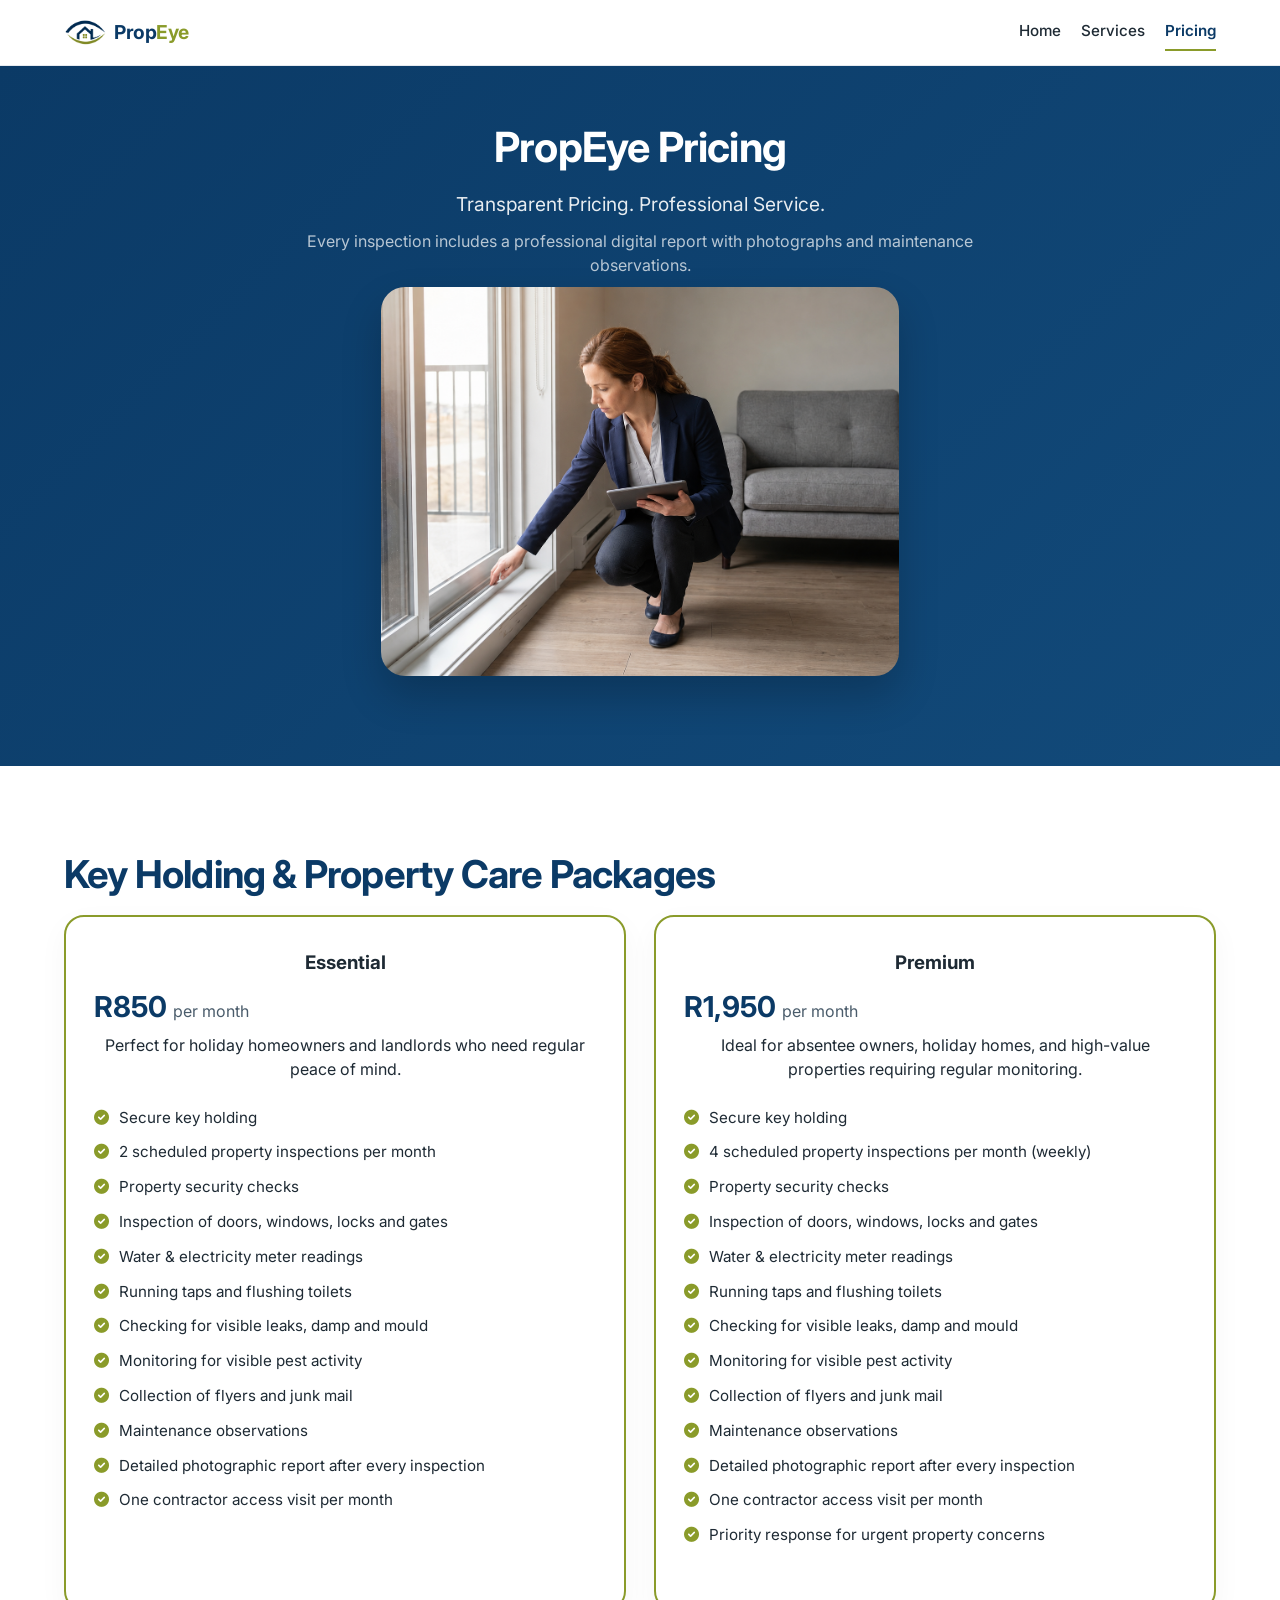
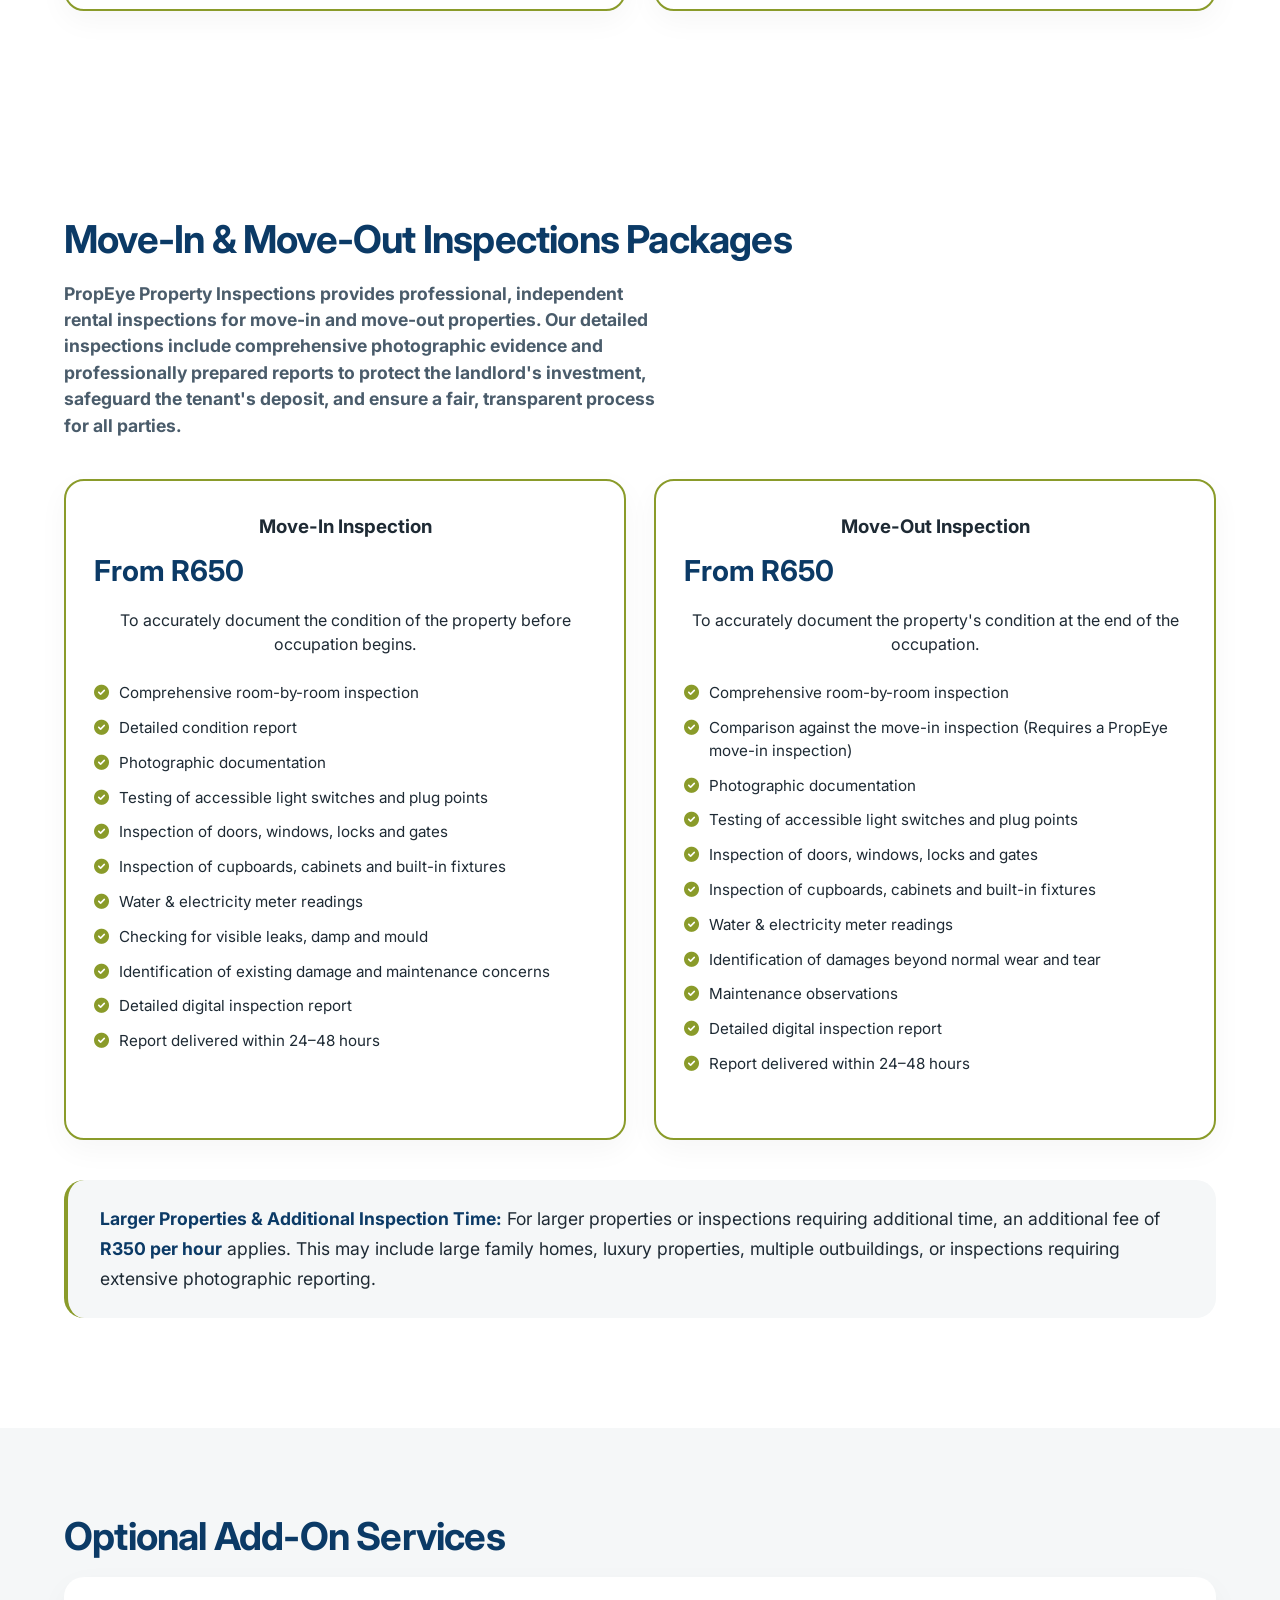
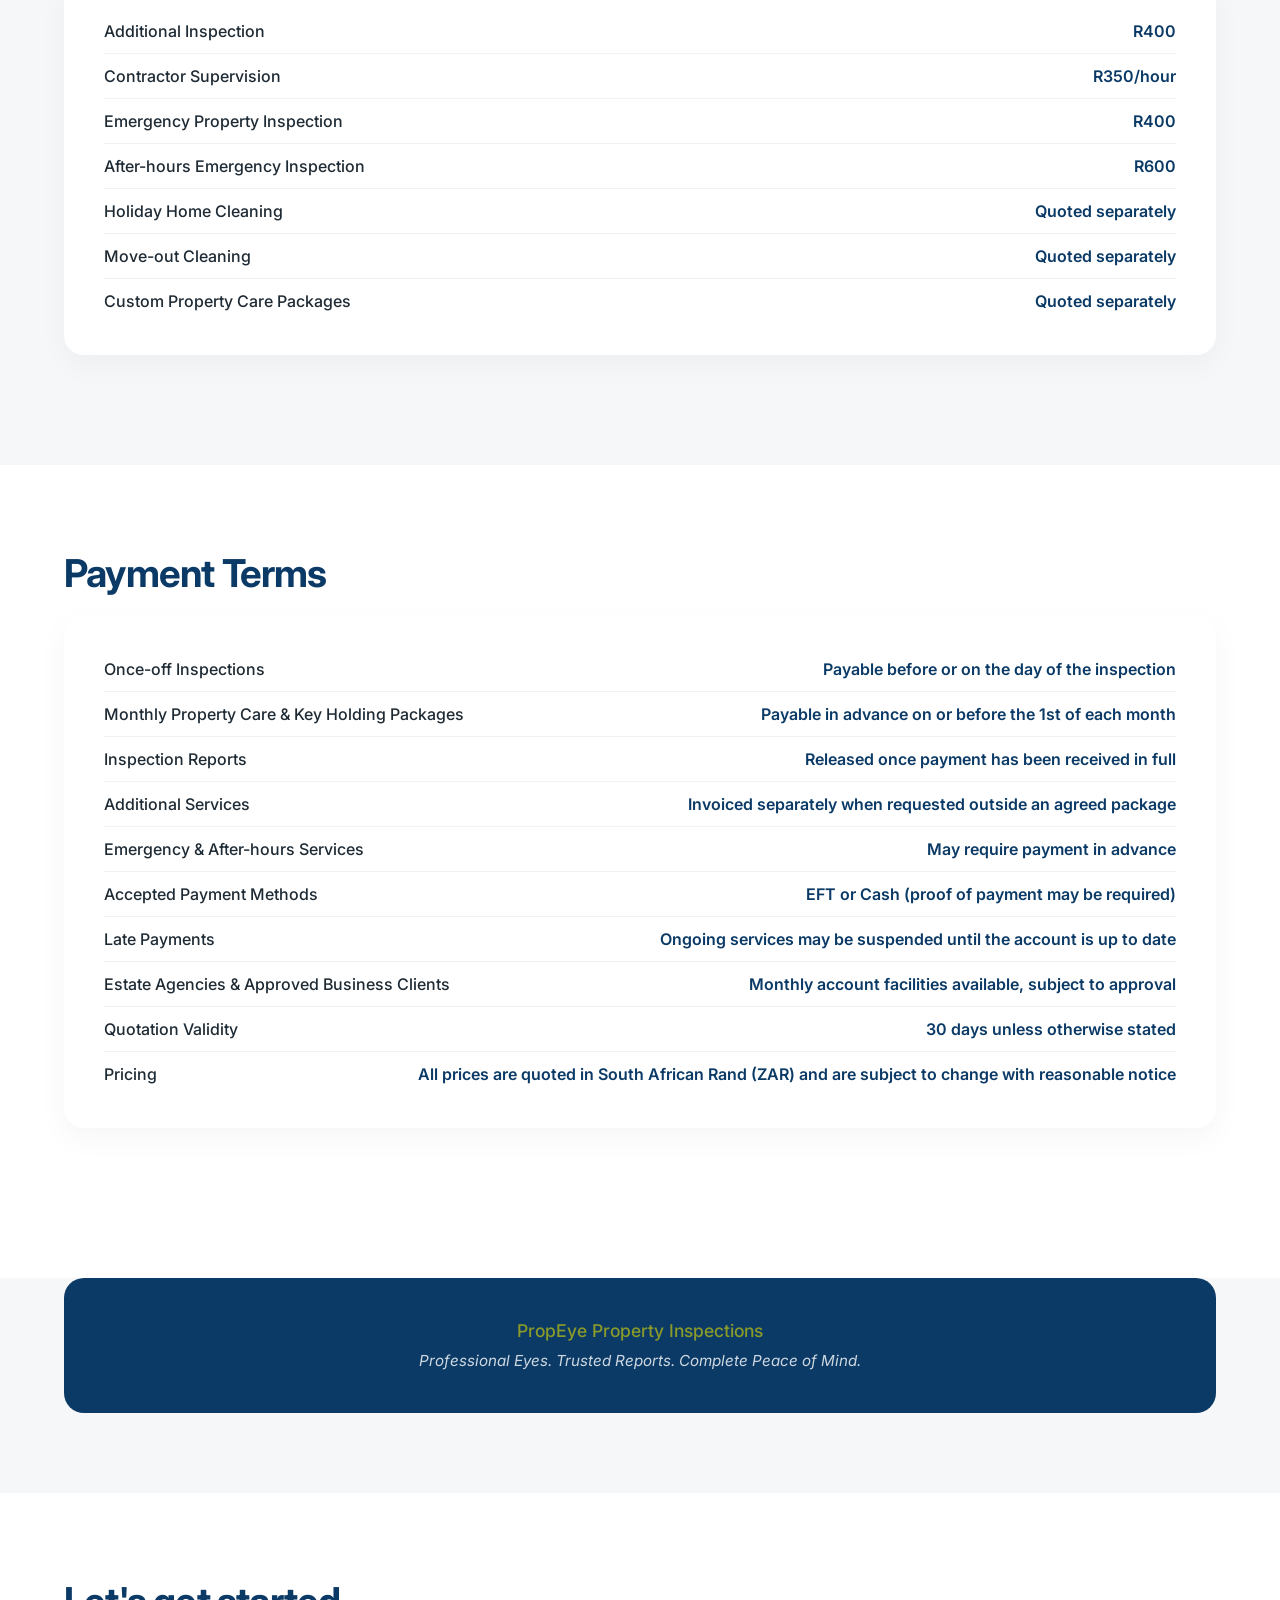
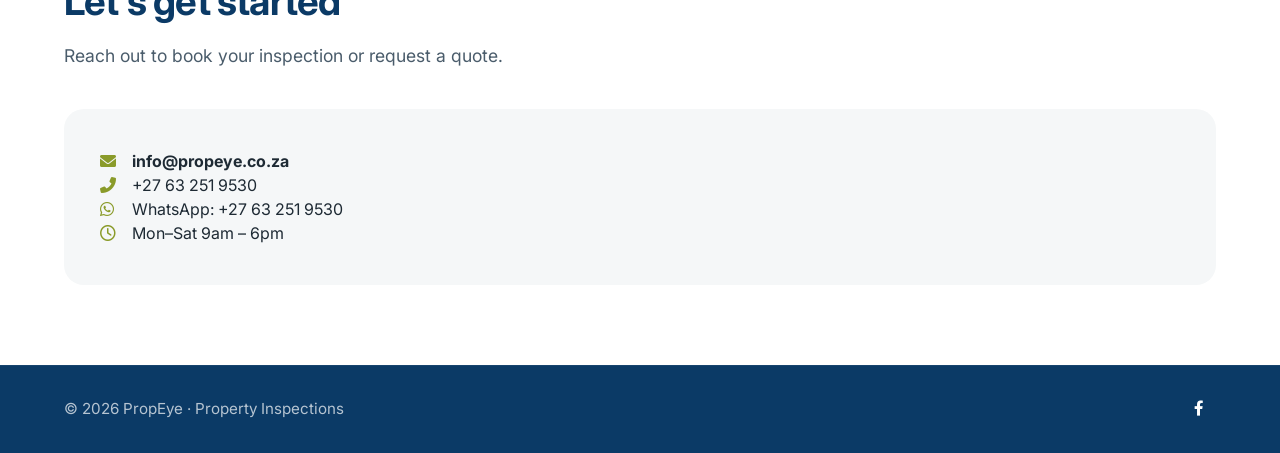
==== commit 3cbf1a66: "Page update" ====
--- a/pricing.html
+++ b/pricing.html
@@ -69,14 +69,27 @@
     }
 
     .nav-logo {
-      font-weight: 700;
-      font-size: 1.2rem;
-      color: var(--navy);
-      letter-spacing: -0.5px;
-    }
-    .nav-logo i {
-      color: var(--olive);
-      margin-right: 6px;
+        display: flex;
+        align-items: center;
+        gap: 8px;
+
+        font-weight: 700;
+        font-size: 1.2rem;
+        color: var(--navy);
+        letter-spacing: -0.5px;
+    }
+
+    .logo-img {
+        width: 42px;      /* Adjust to suit */
+        height: auto;
+        display: block;
+    }
+
+    .eye {
+    font-weight: 700;
+    font-size: 1.2rem;
+    color: var(--olive);
+    letter-spacing: -0.5px;
     }
 
     .nav-links {
@@ -172,8 +185,8 @@
     }
 
     .hero-pricing .hero-image-item {
-      flex: 0 1 280px;
-      max-width: 340px;
+      flex: 0 1 45%;
+      max-width: 900px;
     }
 
     .hero-pricing .hero-image-item img {
@@ -389,6 +402,24 @@
       color: var(--navy);
     }
 
+    .pricing-note-large {
+      background: var(--light-grey);
+      padding: 24px 32px;
+      border-radius: var(--radius);
+      border-left: 4px solid var(--olive);
+      margin: 30px 0;
+    }
+
+    .pricing-note-large p {
+      color: var(--text-dark);
+      line-height: 1.7;
+      font-size: 1.1rem;
+    }
+
+    .pricing-note-large strong {
+      color: var(--navy);
+    }
+
     .promise-banner {
       background: var(--navy);
       padding: 40px;
@@ -472,16 +503,17 @@
   <!-- Navigation -->
   <nav class="top-nav">
     <div class="container nav-inner">
-      <div class="nav-logo">
-        <i class="fas fa-home"></i> PropEye
-      </div>
+       <div class="nav-logo">
+    <img src="images/min_logo.png" alt="PropEye Logo" class="logo-img">
+    <span>Prop<span class="eye">Eye</span></span>
+    </div>
       <div class="nav-links">
         <a href="index.html">Home</a>
         <a href="services.html">Services</a>
         <a href="pricing.html" class="active">Pricing</a>
-        <a href="#">Documents</a>
+        <!-- <a href="#">Documents</a>
         <a href="#">About</a>
-        <a href="#">FAQ</a>
+        <a href="#">FAQ</a> -->
       </div>
     </div>
   </nav>
@@ -490,237 +522,234 @@
   <header class="hero-pricing">
     <div class="container">
         <div class="hero-text-block">
-        <h1>Pricing</h1>
+        <h1>PropEye Pricing</h1>
         <p>Transparent Pricing. Professional Service.</p>
         <p style="font-size:1rem; opacity:0.7; margin-top:6px;">Every inspection includes a professional digital report with photographs and maintenance observations.</p>
       </div>
       <div class="hero-image-row">
         <div class="hero-image-item">
-          <img src="images/inspections.jpg" alt="Property inspection" />
+          <img src="images/pricing.png" alt="Property inspection" />
         </div>
-        <div class="hero-image-item">
-          <img src="images/logo.png" alt="PropEye logo" />
-        </div>
       </div>
     </div>
   </header>
 
   <!-- Move-In & Move-Out Inspections -->
+
   <section>
-    <div class="container">
-      <h2 class="section-title">Move-In &amp; Move-Out Inspections</h2>
-      <div class="pricing-card" style="max-width: 500px; margin-bottom: 20px;">
-        <div class="price" style="font-size:1.8rem; margin:8px 0 4px;">R200 <small style="font-weight:400;">call-out</small></div>
-        <div class="price" style="font-size:1.8rem; margin:4px 0 16px;">R350 <small style="font-weight:400;">per hour</small></div>
-        <ul>
-          <li><i class="fas fa-check-circle"></i> Comprehensive room-by-room inspection</li>
-          <li><i class="fas fa-check-circle"></i> Property condition report</li>
-          <li><i class="fas fa-check-circle"></i> Testing of accessible light switches and plug points</li>
-          <li><i class="fas fa-check-circle"></i> Inspection of doors, windows, locks and gates</li>
-          <li><i class="fas fa-check-circle"></i> Water &amp; electricity meter readings</li>
-          <li><i class="fas fa-check-circle"></i> Maintenance observations</li>
-          <li><i class="fas fa-check-circle"></i> Detailed photographic documentation</li>
-          <li><i class="fas fa-check-circle"></i> Digital inspection report within 24 hours</li>
-        </ul>
-      </div>
-    </div>
-  </section>
-
-  <!-- Routine Rental Inspections -->
-  <section style="background: var(--light-grey);">
-    <div class="container">
-      <h2 class="section-title">Routine Rental Inspections</h2>
-      <div class="pricing-grid">
-        <div class="pricing-card">
-          <div class="plan-name">Apartment</div>
-          <div class="price">R450</div>
-          <ul>
-            <li><i class="fas fa-check-circle"></i> Interior and exterior visual inspection</li>
-            <li><i class="fas fa-check-circle"></i> Property Security Check</li>
-            <li><i class="fas fa-check-circle"></i> Testing of accessible light switches and plug points</li>
-            <li><i class="fas fa-check-circle"></i> Inspection of doors, windows, locks and gates</li>
-            <li><i class="fas fa-check-circle"></i> Water &amp; electricity meter readings (if requested)</li>
-            <li><i class="fas fa-check-circle"></i> Visible maintenance observations</li>
-            <li><i class="fas fa-check-circle"></i> Detailed photographic report</li>
-            <li><i class="fas fa-check-circle"></i> Digital inspection report within 24 hours</li>
-          </ul>
-        </div>
-        <div class="pricing-card">
-          <div class="plan-name">Townhouse</div>
-          <div class="price">R550</div>
-          <ul>
-            <li><i class="fas fa-check-circle"></i> Interior and exterior visual inspection</li>
-            <li><i class="fas fa-check-circle"></i> Property Security Check</li>
-            <li><i class="fas fa-check-circle"></i> Testing of accessible light switches and plug points</li>
-            <li><i class="fas fa-check-circle"></i> Inspection of doors, windows, locks and gates</li>
-            <li><i class="fas fa-check-circle"></i> Water &amp; electricity meter readings (if requested)</li>
-            <li><i class="fas fa-check-circle"></i> Visible maintenance observations</li>
-            <li><i class="fas fa-check-circle"></i> Detailed photographic report</li>
-            <li><i class="fas fa-check-circle"></i> Digital inspection report within 24 hours</li>
-          </ul>
-        </div>
-        <div class="pricing-card">
-          <div class="plan-name">House (Up to 3 Bedrooms)</div>
-          <div class="price">R650</div>
-          <ul>
-            <li><i class="fas fa-check-circle"></i> Interior and exterior visual inspection</li>
-            <li><i class="fas fa-check-circle"></i> Property Security Check</li>
-            <li><i class="fas fa-check-circle"></i> Testing of accessible light switches and plug points</li>
-            <li><i class="fas fa-check-circle"></i> Inspection of doors, windows, locks and gates</li>
-            <li><i class="fas fa-check-circle"></i> Water &amp; electricity meter readings (if requested)</li>
-            <li><i class="fas fa-check-circle"></i> Visible maintenance observations</li>
-            <li><i class="fas fa-check-circle"></i> Detailed photographic report</li>
-            <li><i class="fas fa-check-circle"></i> Digital inspection report within 24 hours</li>
-          </ul>
-        </div>
-        <div class="pricing-card featured">
-          <div class="plan-name">House (4+ Bedrooms)</div>
-          <div class="price">From R850</div>
-          <ul>
-            <li><i class="fas fa-check-circle"></i> Interior and exterior visual inspection</li>
-            <li><i class="fas fa-check-circle"></i> Property Security Check</li>
-            <li><i class="fas fa-check-circle"></i> Testing of accessible light switches and plug points</li>
-            <li><i class="fas fa-check-circle"></i> Inspection of doors, windows, locks and gates</li>
-            <li><i class="fas fa-check-circle"></i> Water &amp; electricity meter readings (if requested)</li>
-            <li><i class="fas fa-check-circle"></i> Visible maintenance observations</li>
-            <li><i class="fas fa-check-circle"></i> Detailed photographic report</li>
-            <li><i class="fas fa-check-circle"></i> Digital inspection report within 24 hours</li>
-          </ul>
-        </div>
-      </div>
-
-      <div class="pricing-note">
-        <p><strong>Important Notice:</strong> Routine rental inspections are visual, non-invasive inspections only. The inspection is limited to what is visible and reasonably accessible at the time of the visit. Items such as furniture, tenants' belongings, appliances, and décor may restrict access to certain areas. The report reflects only what can be seen during the inspection, and we cannot report on hidden, obstructed, or inaccessible defects.</p>
-      </div>
-    </div>
-  </section>
-
-  <!-- Monthly Property Care Plans -->
+  <div class="container">
+    <h2 class="section-title">Key Holding &amp; Property Care Packages</h2>
+    <div class="pricing-grid">
+    <div class="pricing-card">
+
+      <h3 style="text-align:center; margin-bottom:8px;">Essential</h3>
+
+      <div class="price" style="font-size:1.8rem; margin:8px 0 4px;">
+        R850 <small style="font-weight:400;">per month</small>
+      </div>
+
+      <p style="text-align:center; margin-bottom:20px;">
+        Perfect for holiday homeowners and landlords who need regular peace of mind.
+      </p>
+
+      <ul>
+        <li><i class="fas fa-check-circle"></i> Secure key holding</li>
+        <li><i class="fas fa-check-circle"></i> 2 scheduled property inspections per month</li>
+        <li><i class="fas fa-check-circle"></i> Property security checks</li>
+        <li><i class="fas fa-check-circle"></i> Inspection of doors, windows, locks and gates</li>
+        <li><i class="fas fa-check-circle"></i> Water &amp; electricity meter readings</li>
+        <li><i class="fas fa-check-circle"></i> Running taps and flushing toilets</li>
+        <li><i class="fas fa-check-circle"></i> Checking for visible leaks, damp and mould</li>
+        <li><i class="fas fa-check-circle"></i> Monitoring for visible pest activity</li>
+        <li><i class="fas fa-check-circle"></i> Collection of flyers and junk mail</li>
+        <li><i class="fas fa-check-circle"></i> Maintenance observations</li>
+        <li><i class="fas fa-check-circle"></i> Detailed photographic report after every inspection</li>
+        <li><i class="fas fa-check-circle"></i> One contractor access visit per month</li>
+      </ul>
+
+    </div>
+    <div class="pricing-card">
+
+      <h3 style="text-align:center; margin-bottom:8px;">Premium</h3>
+
+      <div class="price" style="font-size:1.8rem; margin:8px 0 4px;">
+        R1,950 <small style="font-weight:400;">per month</small>
+      </div>
+
+      <p style="text-align:center; margin-bottom:20px;">
+        Ideal for absentee owners, holiday homes, and high-value properties requiring regular monitoring.
+      </p>
+
+      <ul>
+        <li><i class="fas fa-check-circle"></i> Secure key holding</li>
+        <li><i class="fas fa-check-circle"></i> 4 scheduled property inspections per month (weekly)</li>
+        <li><i class="fas fa-check-circle"></i> Property security checks</li>
+        <li><i class="fas fa-check-circle"></i> Inspection of doors, windows, locks and gates</li>
+        <li><i class="fas fa-check-circle"></i> Water &amp; electricity meter readings</li>
+        <li><i class="fas fa-check-circle"></i> Running taps and flushing toilets</li>
+        <li><i class="fas fa-check-circle"></i> Checking for visible leaks, damp and mould</li>
+        <li><i class="fas fa-check-circle"></i> Monitoring for visible pest activity</li>
+        <li><i class="fas fa-check-circle"></i> Collection of flyers and junk mail</li>
+        <li><i class="fas fa-check-circle"></i> Maintenance observations</li>
+        <li><i class="fas fa-check-circle"></i> Detailed photographic report after every inspection</li>
+        <li><i class="fas fa-check-circle"></i> One contractor access visit per month</li>
+        <li><i class="fas fa-check-circle"></i> Priority response for urgent property concerns</li>
+      </ul>
+
+    </div>
+  </div>
+</section>
+
   <section>
-    <div class="container">
-      <h2 class="section-title">Monthly Property Care Plans</h2>
-      <div class="pricing-grid">
-        <div class="pricing-card">
-          <div class="plan-name">Essential Care</div>
-          <div class="price">R695 <small>per month</small></div>
-          <ul>
-            <li><i class="fas fa-check-circle"></i> One scheduled inspection</li>
-            <li><i class="fas fa-check-circle"></i> Property Security Check</li>
-            <li><i class="fas fa-check-circle"></i> Water &amp; electricity meter readings</li>
-            <li><i class="fas fa-check-circle"></i> Maintenance observations</li>
-            <li><i class="fas fa-check-circle"></i> Detailed photo report</li>
-          </ul>
-        </div>
-        <div class="pricing-card featured">
-          <div class="plan-name">Home Care</div>
-          <div class="price">R1,250 <small>per month</small></div>
-          <ul>
-            <li><i class="fas fa-check-circle"></i> Two scheduled inspections</li>
-            <li><i class="fas fa-check-circle"></i> Property Security Checks</li>
-            <li><i class="fas fa-check-circle"></i> Water &amp; electricity meter readings</li>
-            <li><i class="fas fa-check-circle"></i> Maintenance observations</li>
-            <li><i class="fas fa-check-circle"></i> Detailed photographic reports</li>
-          </ul>
-        </div>
-        <div class="pricing-card">
-          <div class="plan-name">Premium Care</div>
-          <div class="price">R1,950 <small>per month</small></div>
-          <ul>
-            <li><i class="fas fa-check-circle"></i> Four scheduled inspections (weekly)</li>
-            <li><i class="fas fa-check-circle"></i> Property Security Checks</li>
-            <li><i class="fas fa-check-circle"></i> Water &amp; electricity meter readings</li>
-            <li><i class="fas fa-check-circle"></i> Maintenance observations</li>
-            <li><i class="fas fa-check-circle"></i> Detailed photographic reports</li>
-            <li><i class="fas fa-check-circle"></i> Priority scheduling</li>
-          </ul>
-        </div>
-      </div>
-    </div>
-  </section>
-
-  <!-- Holiday Home Care Plans -->
-  <section style="background: var(--light-grey);">
-    <div class="container">
-      <h2 class="section-title">Holiday Home Care Plans</h2>
-      <div class="pricing-grid">
-        <div class="pricing-card">
-          <div class="plan-name">Holiday Home Essential</div>
-          <div class="price">R750 <small>per month</small></div>
-          <ul>
-            <li><i class="fas fa-check-circle"></i> One scheduled inspection</li>
-            <li><i class="fas fa-check-circle"></i> Property Security Check</li>
-            <li><i class="fas fa-check-circle"></i> Water &amp; electricity meter readings</li>
-            <li><i class="fas fa-check-circle"></i> Open windows to air the property (if requested)</li>
-            <li><i class="fas fa-check-circle"></i> Run taps and flush toilets (if requested)</li>
-            <li><i class="fas fa-check-circle"></i> Report visible maintenance concerns</li>
-            <li><i class="fas fa-check-circle"></i> Detailed photographic report</li>
-          </ul>
-        </div>
-        <div class="pricing-card featured">
-          <div class="plan-name">Holiday Home Premium</div>
-          <div class="price">R1,850 <small>per month</small></div>
-          <ul>
-            <li><i class="fas fa-check-circle"></i> Four scheduled inspections (weekly)</li>
-            <li><i class="fas fa-check-circle"></i> Property Security Checks</li>
-            <li><i class="fas fa-check-circle"></i> Water &amp; electricity meter readings</li>
-            <li><i class="fas fa-check-circle"></i> Open windows to air the property (if requested)</li>
-            <li><i class="fas fa-check-circle"></i> Run taps and flush toilets (if requested)</li>
-            <li><i class="fas fa-check-circle"></i> Check refrigerator/freezer (if switched on)</li>
-            <li><i class="fas fa-check-circle"></i> Report visible maintenance concerns</li>
-            <li><i class="fas fa-check-circle"></i> One contractor access/supervision visit (up to 1 hour per month)</li>
-            <li><i class="fas fa-check-circle"></i> Detailed photographic report after every visit</li>
-          </ul>
-        </div>
-      </div>
-    </div>
-  </section>
-
-  <!-- Additional Services -->
-  <section>
-    <div class="container">
-      <h2 class="section-title">Additional Services</h2>
-      <div class="pricing-list">
-        <div class="item"><span class="name">Property Security Check</span><span class="cost">R300</span></div>
-        <div class="item"><span class="name">Water &amp; Electricity Meter Readings</span><span class="cost">R200</span></div>
-        <div class="item"><span class="name">Emergency Property Inspection</span><span class="cost">R400</span></div>
-        <div class="item"><span class="name">After-hours Emergency Property Inspection</span><span class="cost">R600</span></div>
-        <div class="item"><span class="name">Contractor Access &amp; Supervision</span><span class="cost">R350/hour</span></div>
-        <div class="item"><span class="name">Additional Property Inspection</span><span class="cost">R400</span></div>
-      </div>
-    </div>
-  </section>
-
-  <!-- Travel Fees -->
-  <section style="background: var(--light-grey);">
-    <div class="container">
-      <h2 class="section-title">Travel Fees</h2>
-      <div class="pricing-list">
-        <div class="item"><span class="name">Up to 10 km</span><span class="cost" style="color: var(--olive);">Included</span></div>
-        <div class="item"><span class="name">10–25 km</span><span class="cost">R100</span></div>
-        <div class="item"><span class="name">25–50 km</span><span class="cost">R250</span></div>
-        <div class="item"><span class="name">Over 50 km</span><span class="cost">Quoted separately</span></div>
-      </div>
-    </div>
-  </section>
-
-  <!-- Payment Terms -->
-  <section>
-    <div class="container">
-      <h2 class="section-title">Payment Terms</h2>
-      <div class="pricing-list">
-        <div class="item"><span class="name">Once-off inspections</span><span class="cost">Payment before or on the day of the inspection</span></div>
-        <div class="item"><span class="name">Monthly Property Care Plans</span><span class="cost">Payable in advance each month</span></div>
-        <div class="item"><span class="name">Estate agencies, body corporates and property managers</span><span class="cost">Custom pricing and volume discounts available</span></div>
-      </div>
-    </div>
-  </section>
+  <div class="container">
+     <h2 class="section-title">Move-In &amp; Move-Out Inspections Packages</h2>
+        <h3 class="section-sub">PropEye Property Inspections provides professional, independent rental inspections for move-in and move-out properties. Our detailed inspections include comprehensive photographic evidence and professionally prepared reports to protect the landlord's investment, safeguard the tenant's deposit, and ensure a fair, transparent process for all parties.</h3>
+        <div class="pricing-grid">
+    <div class="pricing-card">
+
+      <h3 style="text-align:center; margin-bottom:8px;">Move-In Inspection</h3>
+
+      <div class="price" style="font-size:1.8rem; margin:8px 0 16px;">
+        From R650
+      </div>
+
+      <p style="text-align:center; margin-bottom:20px;">
+        To accurately document the condition of the property before occupation begins.
+      </p>
+
+      <ul>
+        <li><i class="fas fa-check-circle"></i> Comprehensive room-by-room inspection</li>
+        <li><i class="fas fa-check-circle"></i> Detailed condition report</li>
+        <li><i class="fas fa-check-circle"></i> Photographic documentation</li>
+        <li><i class="fas fa-check-circle"></i> Testing of accessible light switches and plug points</li>
+        <li><i class="fas fa-check-circle"></i> Inspection of doors, windows, locks and gates</li>
+        <li><i class="fas fa-check-circle"></i> Inspection of cupboards, cabinets and built-in fixtures</li>
+        <li><i class="fas fa-check-circle"></i> Water &amp; electricity meter readings</li>
+        <li><i class="fas fa-check-circle"></i> Checking for visible leaks, damp and mould</li>
+        <li><i class="fas fa-check-circle"></i> Identification of existing damage and maintenance concerns</li>
+        <li><i class="fas fa-check-circle"></i> Detailed digital inspection report</li>
+        <li><i class="fas fa-check-circle"></i> Report delivered within 24–48 hours</li>
+      </ul>
+
+    </div>
+     <div class="pricing-card">
+       <h3 style="text-align:center; margin-bottom:8px;">Move-Out Inspection</h3>
+
+      <div class="price" style="font-size:1.8rem; margin:8px 0 16px;">
+        From R650
+      </div>
+
+      <p style="text-align:center; margin-bottom:20px;">
+        To accurately document the property's condition at the end of the occupation.
+      </p>
+
+      <ul>
+        <li><i class="fas fa-check-circle"></i> Comprehensive room-by-room inspection</li>
+        <li><i class="fas fa-check-circle"></i> Comparison against the move-in inspection (Requires a PropEye move-in inspection)</li>
+        <li><i class="fas fa-check-circle"></i> Photographic documentation</li>
+        <li><i class="fas fa-check-circle"></i> Testing of accessible light switches and plug points</li>
+        <li><i class="fas fa-check-circle"></i> Inspection of doors, windows, locks and gates</li>
+        <li><i class="fas fa-check-circle"></i> Inspection of cupboards, cabinets and built-in fixtures</li>
+        <li><i class="fas fa-check-circle"></i> Water &amp; electricity meter readings</li>
+        <li><i class="fas fa-check-circle"></i> Identification of damages beyond normal wear and tear</li>
+        <li><i class="fas fa-check-circle"></i> Maintenance observations</li>
+        <li><i class="fas fa-check-circle"></i> Detailed digital inspection report</li>
+        <li><i class="fas fa-check-circle"></i> Report delivered within 24–48 hours</li>
+      </ul>
+
+    </div>
+    </div>
+    <div class="pricing-note-large">
+        <p>
+            <strong>Larger Properties &amp; Additional Inspection Time:</strong>
+            For larger properties or inspections requiring additional time, an additional fee of
+            <strong>R350 per hour</strong> applies. This may include large family homes, luxury properties,
+            multiple outbuildings, or inspections requiring extensive photographic reporting.
+        </p>
+    </div>
+  </div>
+</section>
+
+<!-- Optional Add-On Services -->
+<section style="background: var(--light-grey);">
+  <div class="container">
+    <h2 class="section-title">Optional Add-On Services</h2>
+    <div class="pricing-list">
+      <div class="item"><span class="name">Additional Inspection</span><span class="cost">R400</span></div>
+      <div class="item"><span class="name">Contractor Supervision</span><span class="cost">R350/hour</span></div>
+      <div class="item"><span class="name">Emergency Property Inspection</span><span class="cost">R400</span></div>
+      <div class="item"><span class="name">After-hours Emergency Inspection</span><span class="cost">R600</span></div>
+      <div class="item"><span class="name">Holiday Home Cleaning</span><span class="cost">Quoted separately</span></div>
+      <div class="item"><span class="name">Move-out Cleaning</span><span class="cost">Quoted separately</span></div>
+      <div class="item"><span class="name">Custom Property Care Packages</span><span class="cost">Quoted separately</span></div>
+    </div>
+  </div>
+</section>
+
+<!-- Payment Terms -->
+<section>
+  <div class="container">
+    <h2 class="section-title">Payment Terms</h2>
+    <div class="pricing-list">
+      <div class="item">
+        <span class="name">Once-off Inspections</span>
+        <span class="cost">Payable before or on the day of the inspection</span>
+      </div>
+
+      <div class="item">
+        <span class="name">Monthly Property Care &amp; Key Holding Packages</span>
+        <span class="cost">Payable in advance on or before the 1st of each month</span>
+      </div>
+
+      <div class="item">
+        <span class="name">Inspection Reports</span>
+        <span class="cost">Released once payment has been received in full</span>
+      </div>
+
+      <div class="item">
+        <span class="name">Additional Services</span>
+        <span class="cost">Invoiced separately when requested outside an agreed package</span>
+      </div>
+
+      <div class="item">
+        <span class="name">Emergency &amp; After-hours Services</span>
+        <span class="cost">May require payment in advance</span>
+      </div>
+
+      <div class="item">
+        <span class="name">Accepted Payment Methods</span>
+        <span class="cost">EFT or Cash (proof of payment may be required)</span>
+      </div>
+
+      <div class="item">
+        <span class="name">Late Payments</span>
+        <span class="cost">Ongoing services may be suspended until the account is up to date</span>
+      </div>
+
+      <div class="item">
+        <span class="name">Estate Agencies &amp; Approved Business Clients</span>
+        <span class="cost">Monthly account facilities available, subject to approval</span>
+      </div>
+
+      <div class="item">
+        <span class="name">Quotation Validity</span>
+        <span class="cost">30 days unless otherwise stated</span>
+      </div>
+
+      <div class="item">
+        <span class="name">Pricing</span>
+        <span class="cost">All prices are quoted in South African Rand (ZAR) and are subject to change with reasonable notice</span>
+      </div>
+    </div>
+  </div>
+</section>
 
   <!-- Promise Banner -->
   <section style="background: var(--light-grey); padding-top: 0;">
     <div class="container">
       <div class="promise-banner">
         <div class="brand">PropEye Property Inspections</div>
-        <div class="tagline">The Inspection Your Property Can't Afford to Miss.</div>
+        <div class="tagline">Professional Eyes. Trusted Reports. Complete Peace of Mind.</div>
       </div>
     </div>
   </section>
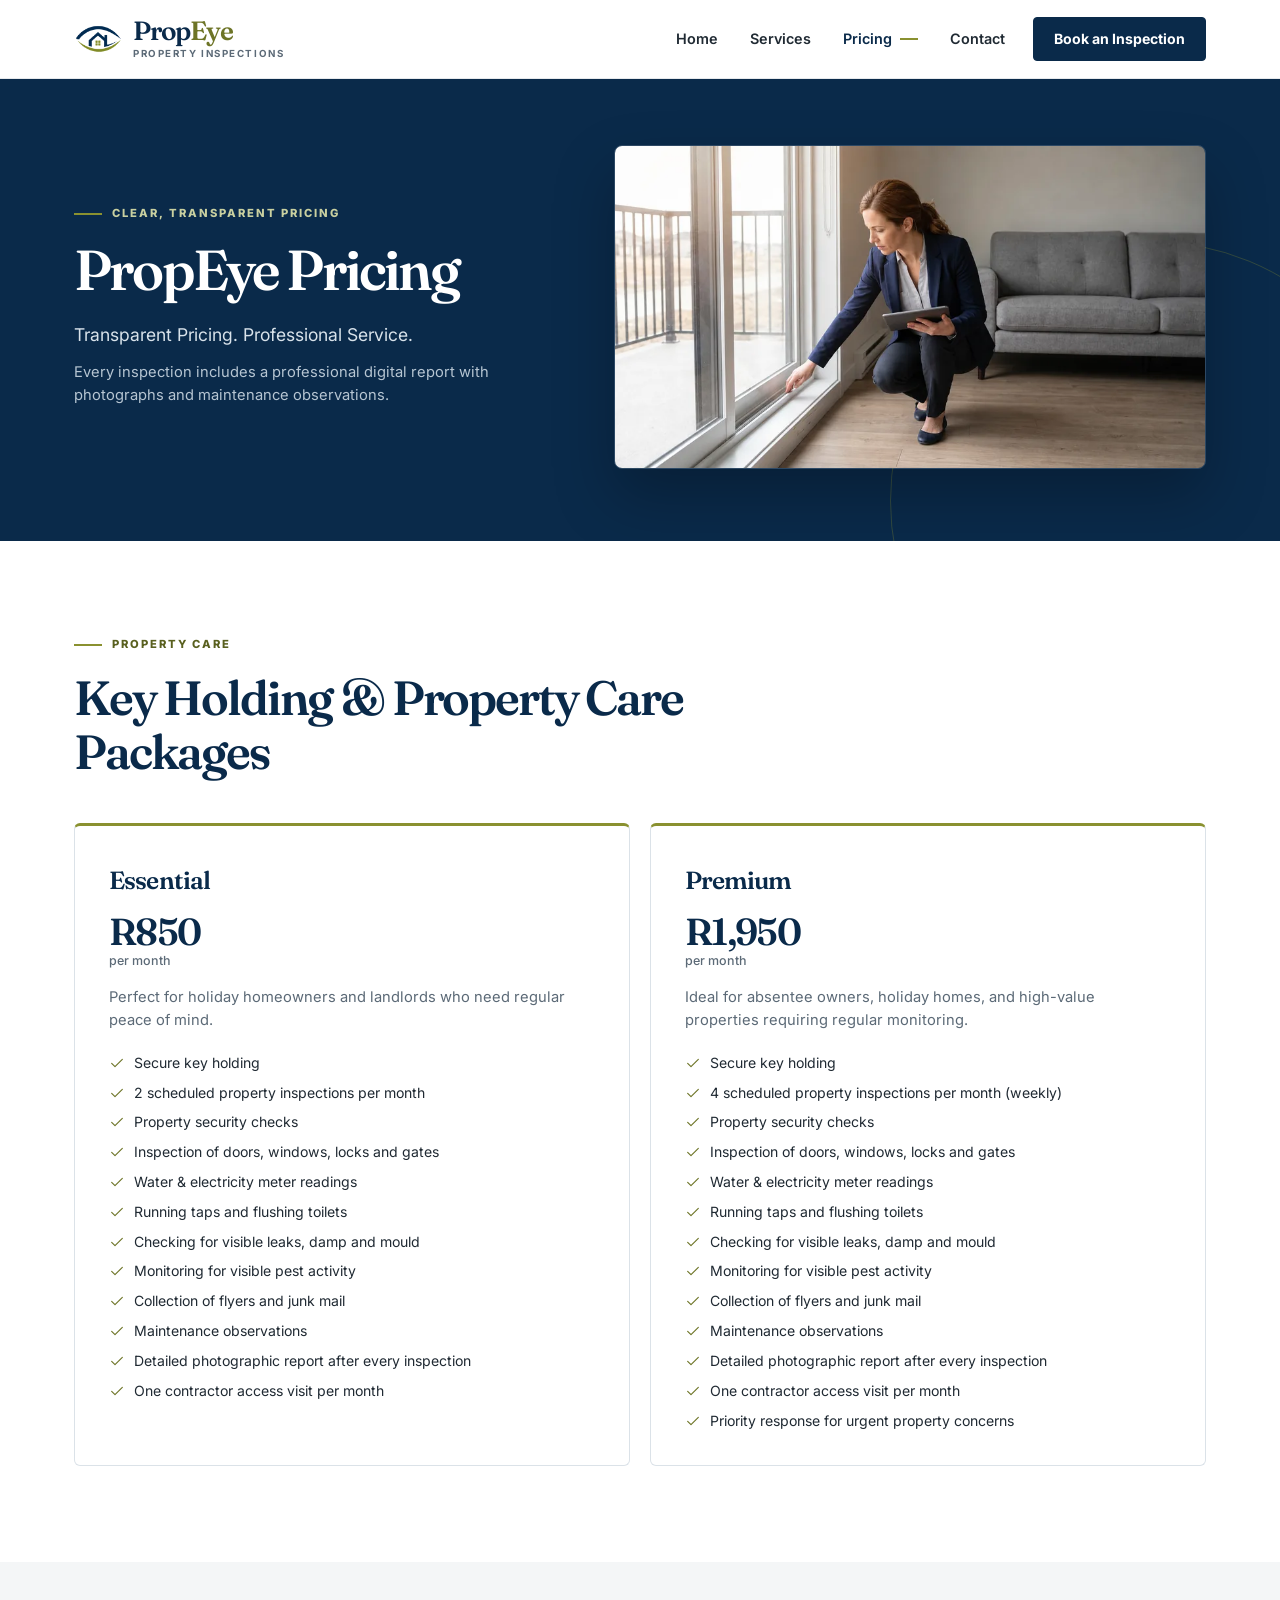
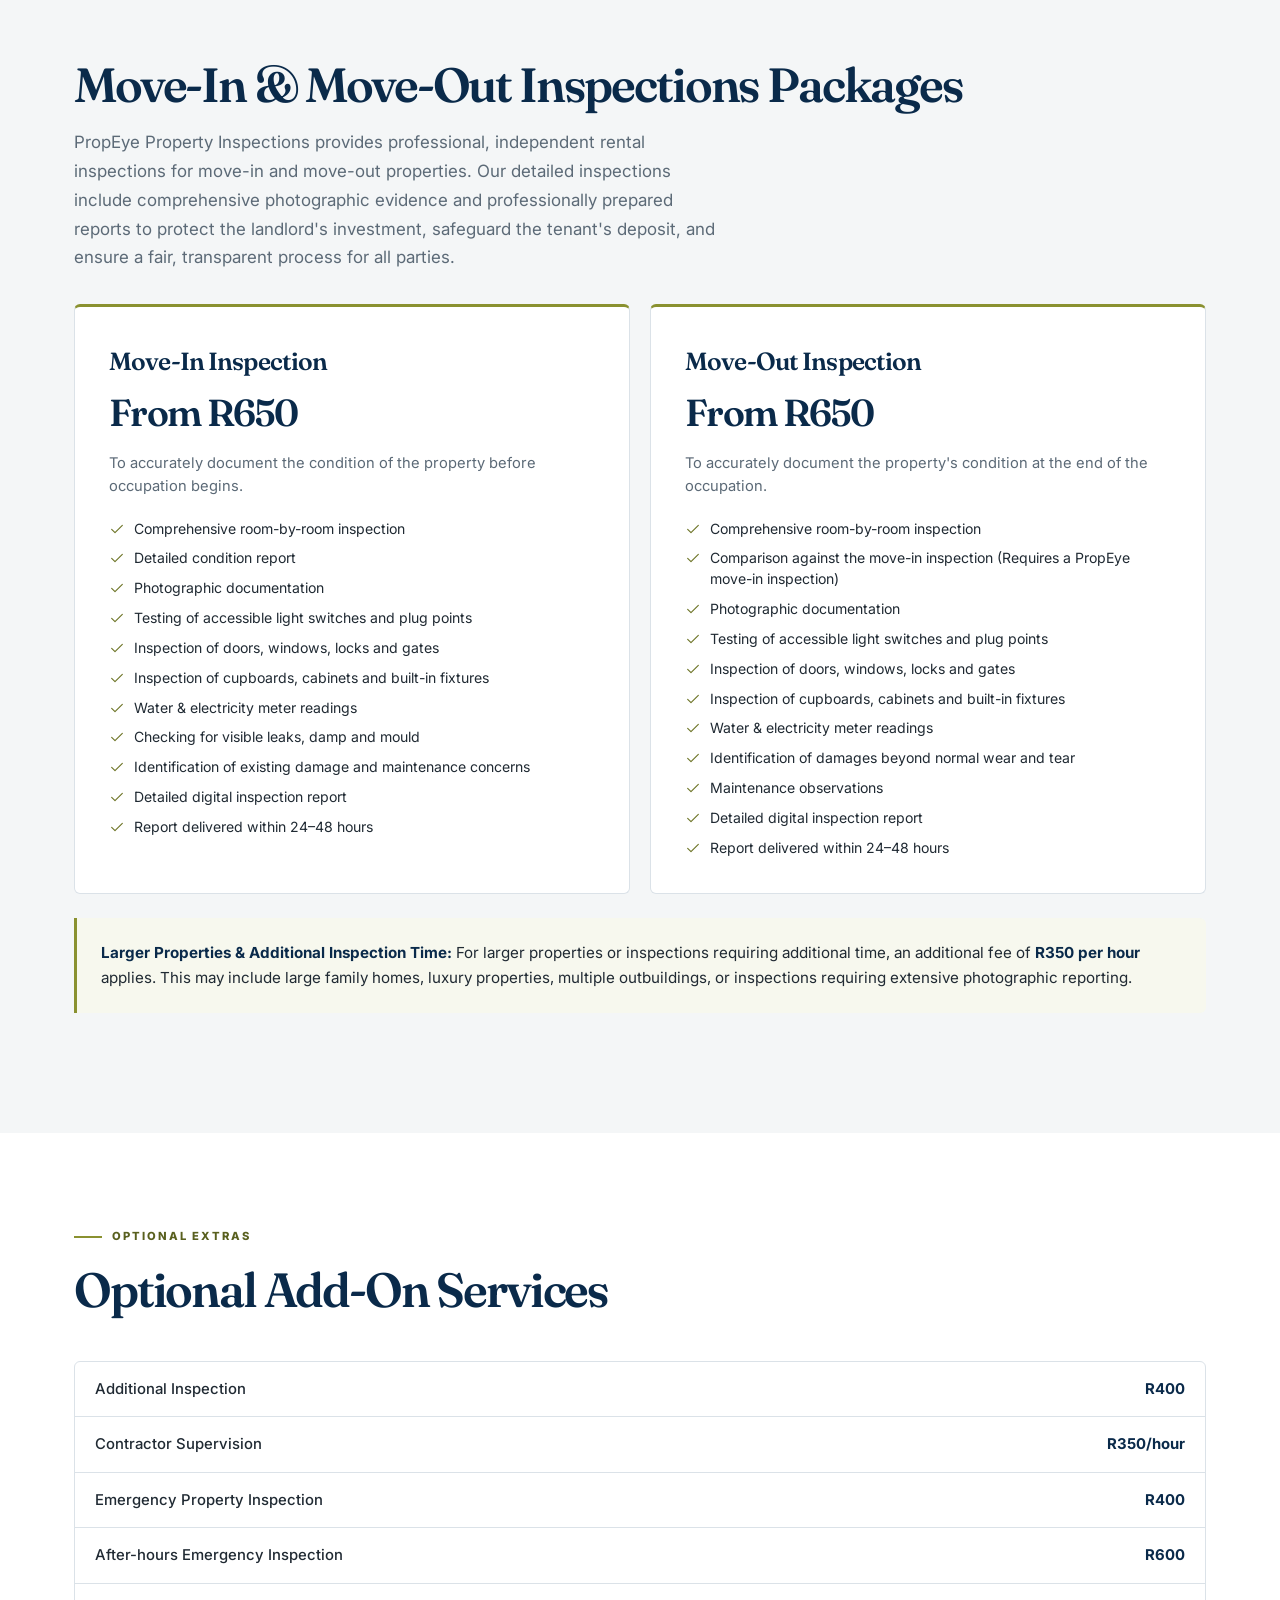
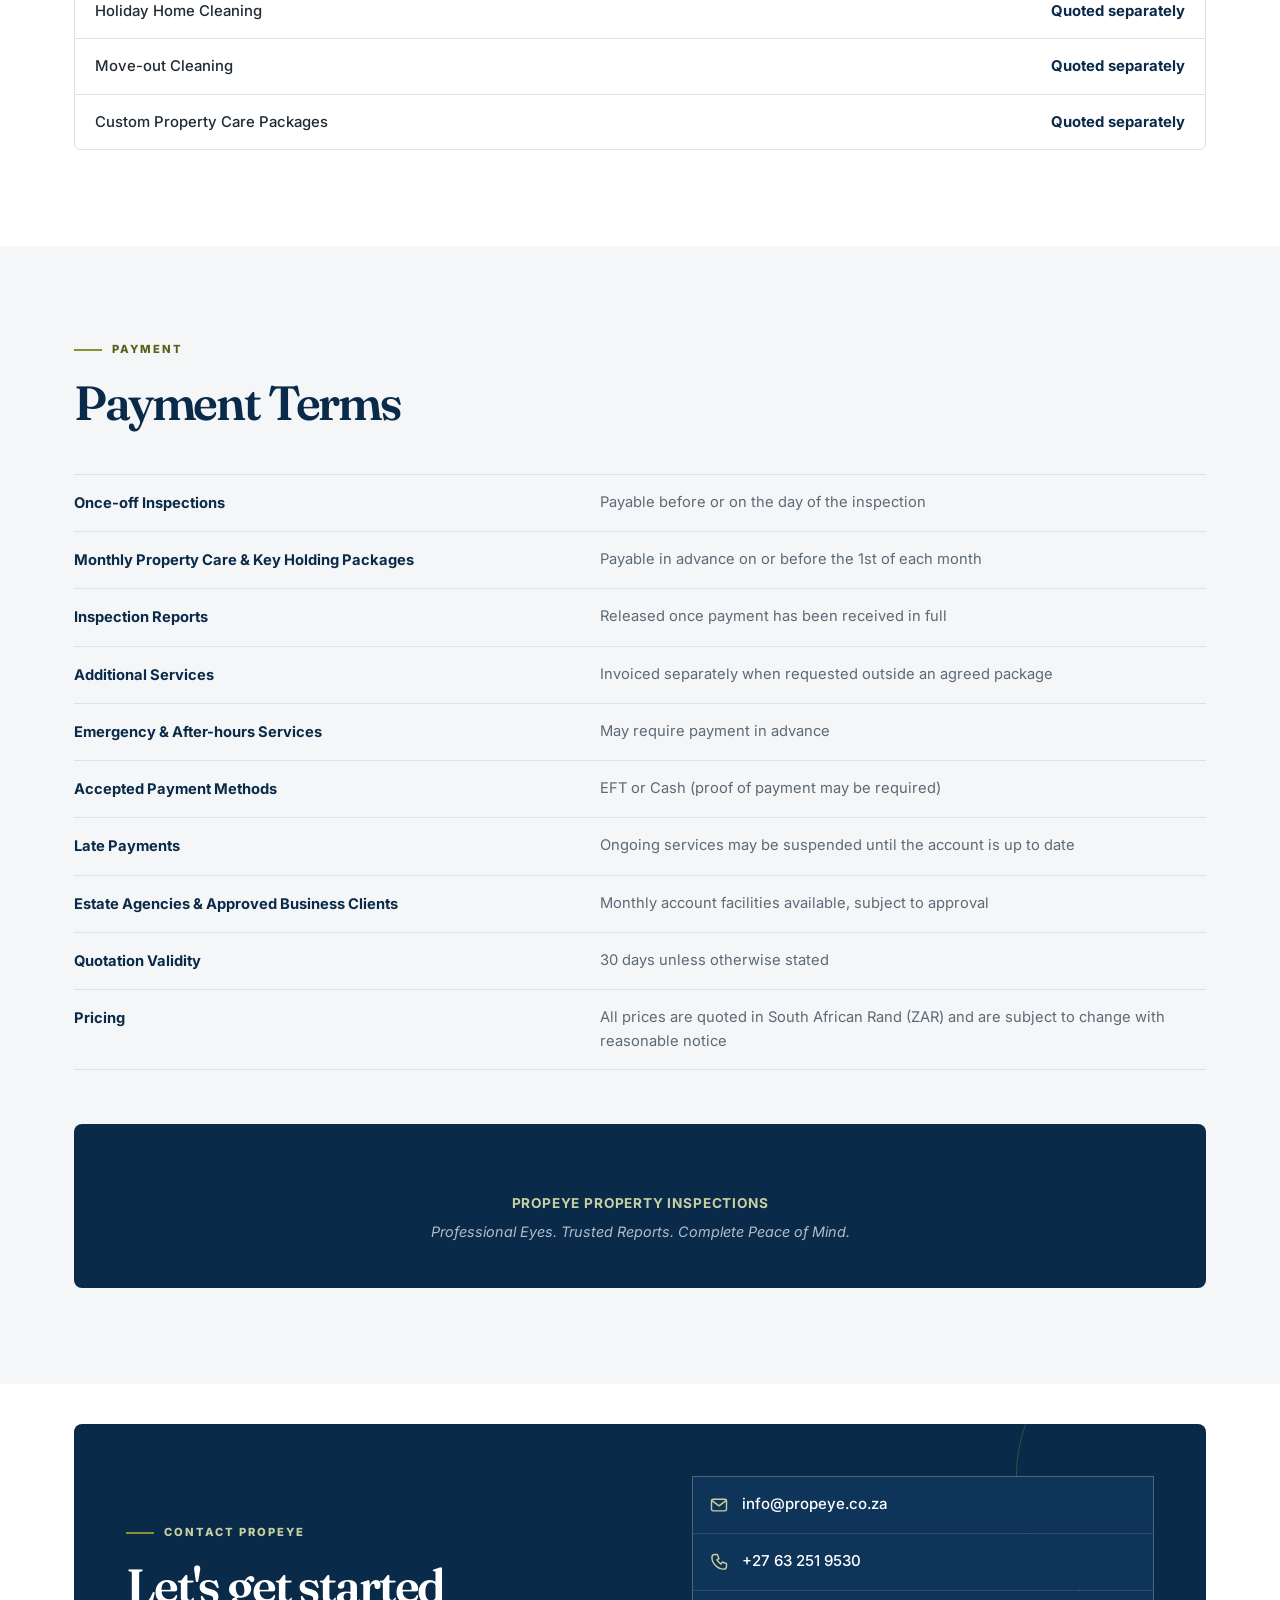
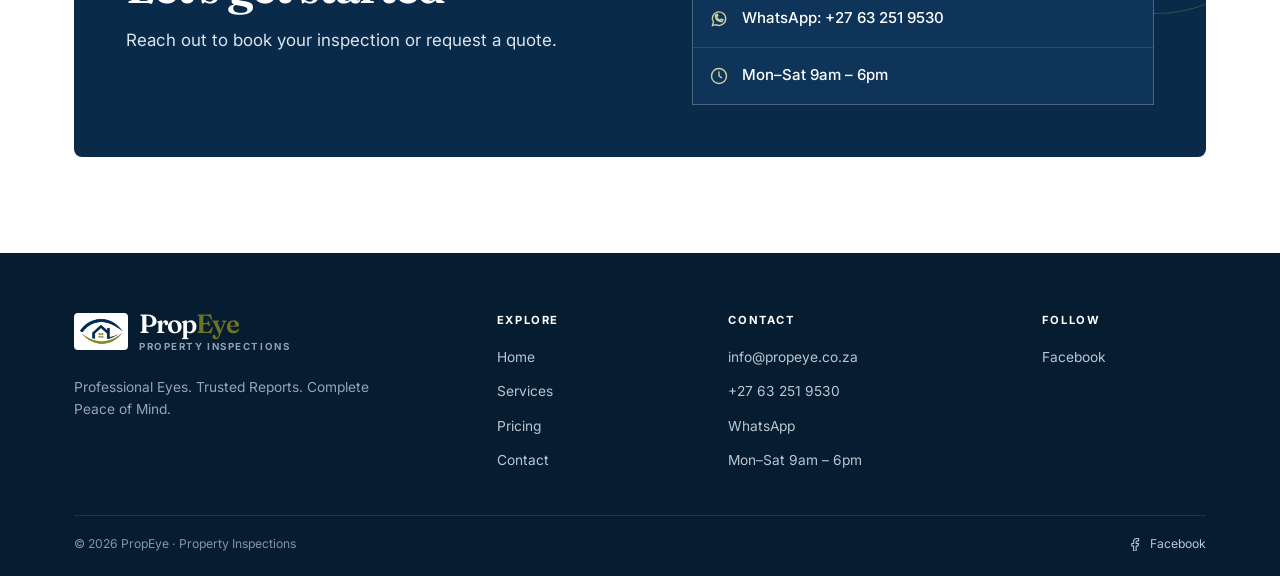
==== commit 79190ed9: "Modernise PropEye website design Rebuilds the home, services and pricing pages around a shared navy/" ====
--- a/pricing.html
+++ b/pricing.html
@@ -1,784 +1,289 @@
 <!DOCTYPE html>
-<html lang="en">
+<html lang="en-ZA">
 <head>
   <meta charset="UTF-8" />
   <meta name="viewport" content="width=device-width, initial-scale=1.0" />
   <title>PropEye · Pricing</title>
-  <link rel="icon" href="images/icon.png" type="image/png">
-  <!-- Google Fonts + Font Awesome Icons -->
-  <link rel="preconnect" href="https://fonts.googleapis.com" />
-  <link rel="preconnect" href="https://fonts.gstatic.com" crossorigin />
-  <link href="https://fonts.googleapis.com/css2?family=Inter:opsz,wght@14..32,400;14..32,500;14..32,600;14..32,700&display=swap" rel="stylesheet" />
-  <link rel="stylesheet" href="https://cdnjs.cloudflare.com/ajax/libs/font-awesome/6.0.0-beta3/css/all.min.css" />
-  <style>
-    /* ----- reset & base ----- */
-    * {
-      margin: 0;
-      padding: 0;
-      box-sizing: border-box;
-    }
-
-    :root {
-      --navy: #0B3A66;
-      --olive: #8A9B2A;
-      --white: #FFFFFF;
-      --light-grey: #F5F7F8;
-      --text-dark: #1E2A34;
-      --shadow-sm: 0 10px 30px rgba(0, 0, 0, 0.04);
-      --shadow-hover: 0 20px 40px rgba(0, 0, 0, 0.07);
-      --radius: 20px;
-      --transition: all 0.25s ease;
-    }
-
-    html {
-      scroll-behavior: smooth;
-    }
-
-    body {
-      font-family: 'Inter', -apple-system, BlinkMacSystemFont, sans-serif;
-      background: var(--white);
-      color: var(--text-dark);
-      line-height: 1.5;
-      -webkit-font-smoothing: antialiased;
-    }
-
-    .container {
-      max-width: 1200px;
-      margin: 0 auto;
-      padding: 0 24px;
-    }
-
-    /* ----- navigation ----- */
-    .top-nav {
-      background: white;
-      border-bottom: 1px solid #e6eaef;
-      padding: 14px 0;
-      position: sticky;
-      top: 0;
-      z-index: 100;
-      backdrop-filter: blur(4px);
-      background: rgba(255,255,255,0.92);
-    }
-
-    .nav-inner {
-      display: flex;
-      flex-wrap: wrap;
-      align-items: center;
-      justify-content: space-between;
-      gap: 16px 24px;
-    }
-
-    .nav-logo {
-        display: flex;
-        align-items: center;
-        gap: 8px;
-
-        font-weight: 700;
-        font-size: 1.2rem;
-        color: var(--navy);
-        letter-spacing: -0.5px;
-    }
-
-    .logo-img {
-        width: 42px;      /* Adjust to suit */
-        height: auto;
-        display: block;
-    }
-
-    .eye {
-    font-weight: 700;
-    font-size: 1.2rem;
-    color: var(--olive);
-    letter-spacing: -0.5px;
-    }
-
-    .nav-links {
-      display: flex;
-      flex-wrap: wrap;
-      gap: 8px 20px;
-      align-items: center;
-    }
-
-    .nav-links a {
-      color: var(--text-dark);
-      text-decoration: none;
-      font-weight: 500;
-      font-size: 0.95rem;
-      padding: 6px 0;
-      border-bottom: 2px solid transparent;
-      transition: 0.2s;
-    }
-
-    .nav-links a:hover {
-      border-bottom-color: var(--olive);
-      color: var(--navy);
-    }
-
-    .nav-links a.active {
-      border-bottom-color: var(--olive);
-      color: var(--navy);
-      font-weight: 600;
-    }
-
-    /* ----- buttons ----- */
-    .btn-primary {
-      display: inline-block;
-      background: var(--olive);
-      color: white;
-      font-weight: 600;
-      padding: 14px 32px;
-      border-radius: 60px;
-      text-decoration: none;
-      font-size: 1rem;
-      transition: var(--transition);
-      border: none;
-      box-shadow: 0 8px 18px rgba(138, 155, 42, 0.25);
-      letter-spacing: -0.3px;
-    }
-
-    .btn-primary i {
-      margin-right: 8px;
-    }
-
-    .btn-primary:hover {
-      background: #7a8b22;
-      transform: scale(1.01);
-      box-shadow: 0 12px 24px rgba(138, 155, 42, 0.35);
-    }
-
-    .btn-outline {
-      display: inline-block;
-      background: transparent;
-      color: white;
-      font-weight: 600;
-      padding: 14px 32px;
-      border-radius: 60px;
-      text-decoration: none;
-      font-size: 1rem;
-      border: 1.5px solid rgba(255,255,255,0.5);
-      transition: var(--transition);
-      backdrop-filter: blur(2px);
-    }
-
-    .btn-outline i {
-      margin-right: 8px;
-    }
-
-    .btn-outline:hover {
-      background: rgba(255,255,255,0.1);
-      border-color: white;
-    }
-
-    /* ----- hero (pricing page) ----- */
-    .hero-pricing {
-      background: linear-gradient(135deg, var(--navy) 0%, #124a7a 100%);
-      color: white;
-      padding: 50px 0 60px;
-    }
-
-    .hero-pricing .hero-image-row {
-      display: flex;
-      justify-content: center;
-      gap: 24px;
-      flex-wrap: wrap;
-      margin-bottom: 30px;
-    }
-
-    .hero-pricing .hero-image-item {
-      flex: 0 1 45%;
-      max-width: 900px;
-    }
-
-    .hero-pricing .hero-image-item img {
-      width: 100%;
-      aspect-ratio: 4 / 3;
-      object-fit: cover;
-      border-radius: 24px;
-      box-shadow: 0 20px 40px rgba(0,0,0,0.2);
-      display: block;
-      background: #d9e2ec;
-    }
-
-    .hero-pricing .hero-text-block {
-      text-align: center;
-      max-width: 700px;
-      margin: 0 auto;
-    }
-
-    .hero-pricing .hero-text-block h1 {
-      font-size: 2.6rem;
-      font-weight: 700;
-      letter-spacing: -0.8px;
-      margin-bottom: 12px;
-    }
-
-    .hero-pricing .hero-text-block p {
-      font-size: 1.2rem;
-      opacity: 0.9;
-      margin-bottom: 10px;
-    }
-
-    /* ----- Pricing section styles ----- */
-    section {
-      padding: 80px 0;
-    }
-
-    .section-title {
-      font-size: 2.4rem;
-      font-weight: 700;
-      letter-spacing: -0.8px;
-      color: var(--navy);
-      margin-bottom: 12px;
-    }
-
-    .section-sub {
-      color: #4a5c6b;
-      max-width: 600px;
-      margin-bottom: 40px;
-      font-size: 1.1rem;
-    }
-
-    .text-center {
-      text-align: center;
-    }
-
-    .mx-auto {
-      margin-left: auto;
-      margin-right: auto;
-    }
-
-    /* Pricing cards */
-    .pricing-grid {
-      display: grid;
-      grid-template-columns: repeat(auto-fit, minmax(300px, 1fr));
-      gap: 28px;
-      margin-bottom: 40px;
-    }
-
-    .pricing-card {
-      background: white;
-      padding: 32px 28px;
-      border-radius: var(--radius);
-      box-shadow: var(--shadow-sm);
-      border: 2px solid var(--olive);
-      transition: var(--transition);
-      height: 100%;
-    }
-
-    .pricing-card:hover {
-      transform: translateY(-6px);
-      box-shadow: var(--shadow-hover);
-    }
-
-    .pricing-card.featured {
-      border: 2px solid var(--olive);
-      position: relative;
-    }
-
-    .pricing-card.featured::before {
-      content: "Most Popular";
-      position: absolute;
-      top: -12px;
-      right: 24px;
-      background: var(--olive);
-      color: white;
-      font-size: 0.75rem;
-      font-weight: 600;
-      padding: 4px 16px;
-      border-radius: 30px;
-      letter-spacing: 0.5px;
-      text-transform: uppercase;
-    }
-
-    .pricing-card .price {
-      font-size: 2.8rem;
-      font-weight: 700;
-      color: var(--navy);
-      margin: 16px 0 8px;
-    }
-
-    .pricing-card .price small {
-      font-size: 1rem;
-      font-weight: 400;
-      color: #4a5c6b;
-    }
-
-    .pricing-card .plan-name {
-      font-size: 1.4rem;
-      font-weight: 600;
-      color: var(--navy);
-    }
-
-    .pricing-card .plan-sub {
-      color: #4a5c6b;
-      font-size: 0.95rem;
-      margin-bottom: 16px;
-    }
-
-    .pricing-card ul {
-      list-style: none;
-      padding: 0;
-      margin: 16px 0 24px;
-    }
-
-    .pricing-card ul li {
-      padding: 6px 0;
-      display: flex;
-      align-items: flex-start;
-      gap: 10px;
-      font-size: 0.95rem;
-      color: var(--text-dark);
-      line-height: 1.5;
-    }
-
-    .pricing-card ul li i {
-      color: var(--olive);
-      margin-top: 3px;
-      flex-shrink: 0;
-    }
-
-    .pricing-card .btn-primary {
-      width: 100%;
-      text-align: center;
-    }
-
-    /* Pricing list (for additional services) */
-    .pricing-list {
-      background: white;
-      padding: 32px 40px;
-      border-radius: var(--radius);
-      box-shadow: var(--shadow-sm);
-      margin-bottom: 30px;
-    }
-
-    .pricing-list h3 {
-      font-size: 1.4rem;
-      font-weight: 600;
-      color: var(--navy);
-      margin-bottom: 16px;
-    }
-
-    .pricing-list .item {
-      display: flex;
-      justify-content: space-between;
-      align-items: center;
-      padding: 10px 0;
-      border-bottom: 1px solid #f0f2f4;
-    }
-
-    .pricing-list .item:last-child {
-      border-bottom: none;
-    }
-
-    .pricing-list .item .name {
-      font-weight: 500;
-      color: var(--text-dark);
-    }
-
-    .pricing-list .item .cost {
-      font-weight: 600;
-      color: var(--navy);
-    }
-
-    .pricing-list .item .cost .free {
-      color: var(--olive);
-    }
-
-    .pricing-note {
-      background: var(--light-grey);
-      padding: 24px 32px;
-      border-radius: var(--radius);
-      border-left: 4px solid var(--olive);
-      margin: 30px 0;
-    }
-
-    .pricing-note p {
-      color: var(--text-dark);
-      line-height: 1.7;
-      font-size: 0.98rem;
-    }
-
-    .pricing-note strong {
-      color: var(--navy);
-    }
-
-    .pricing-note-large {
-      background: var(--light-grey);
-      padding: 24px 32px;
-      border-radius: var(--radius);
-      border-left: 4px solid var(--olive);
-      margin: 30px 0;
-    }
-
-    .pricing-note-large p {
-      color: var(--text-dark);
-      line-height: 1.7;
-      font-size: 1.1rem;
-    }
-
-    .pricing-note-large strong {
-      color: var(--navy);
-    }
-
-    .promise-banner {
-      background: var(--navy);
-      padding: 40px;
-      border-radius: var(--radius);
-      color: white;
-      text-align: center;
-      margin-top: 40px;
-    }
-
-    .promise-banner .brand {
-      font-size: 1.1rem;
-      font-weight: 500;
-      color: var(--olive);
-    }
-
-    .promise-banner .tagline {
-      font-size: 0.95rem;
-      opacity: 0.8;
-      margin-top: 6px;
-      font-style: italic;
-    }
-
-    .contact-card {
-      background: var(--light-grey);
-      border-radius: var(--radius);
-      padding: 40px 36px;
-      display: flex;
-      flex-wrap: wrap;
-      gap: 30px;
-      justify-content: space-between;
-      align-items: center;
-    }
-
-    .contact-details i {
-      width: 28px;
-      color: var(--olive);
-    }
-
-    .footer {
-      background: var(--navy);
-      color: rgba(255,255,255,0.7);
-      padding: 32px 0;
-      font-size: 0.95rem;
-      border-top: 1px solid rgba(255,255,255,0.05);
-    }
-
-    .footer a {
-      color: white;
-      text-decoration: none;
-      margin: 0 12px;
-    }
-
-    .footer a:hover {
-      text-decoration: underline;
-    }
-
-    @media (max-width: 700px) {
-      .hero-pricing .hero-text-block h1 { font-size: 2rem; }
-      .section-title { font-size: 2rem; }
-      .contact-card { flex-direction: column; align-items: flex-start; }
-      .nav-inner { flex-direction: column; align-items: center; }
-      .pricing-list .item {
-        flex-direction: column;
-        align-items: flex-start;
-        gap: 4px;
-      }
-      .pricing-card .price {
-        font-size: 2.2rem;
-      }
-    }
-
-    @media (max-width: 480px) {
-      .pricing-grid {
-        grid-template-columns: 1fr;
-      }
-    }
-  </style>
+  <meta name="description" content="Transparent pricing for PropEye property inspections and property care packages.">
+  <meta name="robots" content="index,follow">
+  <link rel="canonical" href="https://propeye.co.za/pricing.html">
+  <meta property="og:type" content="website">
+  <meta property="og:site_name" content="PropEye Property Inspections">
+  <meta property="og:title" content="PropEye · Pricing">
+  <meta property="og:description" content="Transparent pricing for PropEye property inspections and property care packages.">
+  <meta property="og:url" content="https://propeye.co.za/pricing.html">
+  <meta property="og:image" content="https://propeye.co.za/images/og-propeye.jpg">
+  <meta name="twitter:card" content="summary_large_image">
+  <meta name="theme-color" content="#0A2A4A">
+  <link rel="icon" href="images/favicon-64.png" type="image/png">
+  <link rel="preconnect" href="https://fonts.googleapis.com">
+  <link rel="preconnect" href="https://fonts.gstatic.com" crossorigin>
+  <link href="https://fonts.googleapis.com/css2?family=Fraunces:opsz,wght@9..144,500;9..144,600&family=Inter:wght@400;500;600;700&display=swap" rel="stylesheet">
+  <link rel="stylesheet" href="styles.css">
+  <link rel="preload" as="image" href="images/pricing-hero-900.webp" imagesrcset="images/pricing-hero-900.webp 900w, images/pricing-hero-1600.webp 1600w" imagesizes="(max-width: 1024px) 90vw, 560px">
+  <script>document.documentElement.classList.add("js");</script>
 </head>
 <body>
-
-  <!-- Navigation -->
-  <nav class="top-nav">
-    <div class="container nav-inner">
-       <div class="nav-logo">
-    <img src="images/min_logo.png" alt="PropEye Logo" class="logo-img">
-    <span>Prop<span class="eye">Eye</span></span>
-    </div>
-      <div class="nav-links">
-        <a href="index.html">Home</a>
-        <a href="services.html">Services</a>
-        <a href="pricing.html" class="active">Pricing</a>
-        <!-- <a href="#">Documents</a>
-        <a href="#">About</a>
-        <a href="#">FAQ</a> -->
-      </div>
-    </div>
-  </nav>
-
-  <!-- Hero -->
-  <header class="hero-pricing">
-    <div class="container">
-        <div class="hero-text-block">
-        <h1>PropEye Pricing</h1>
-        <p>Transparent Pricing. Professional Service.</p>
-        <p style="font-size:1rem; opacity:0.7; margin-top:6px;">Every inspection includes a professional digital report with photographs and maintenance observations.</p>
-      </div>
-      <div class="hero-image-row">
-        <div class="hero-image-item">
-          <img src="images/pricing.png" alt="Property inspection" />
-        </div>
-      </div>
+  <a class="skip-link" href="#main">Skip to content</a>
+
+  <header class="site-header" data-site-header>
+    <div class="container header-inner">
+      <a class="brand" href="index.html" aria-label="PropEye Property Inspections — home">
+        <img class="brand-logo" src="images/logo-160.webp" srcset="images/logo-160.webp 160w, images/logo-320.webp 320w" sizes="48px" width="160" height="102" alt="PropEye Logo">
+        <span>
+          <span class="brand-name">Prop<span class="eye">Eye</span></span>
+          <span class="brand-sub">Property Inspections</span>
+        </span>
+      </a>
+      <button class="nav-toggle" type="button" aria-label="Open navigation" aria-controls="primary-navigation" aria-expanded="false" data-nav-toggle>
+        <span class="nav-toggle-lines" aria-hidden="true"></span>
+      </button>
+      <nav class="site-nav" id="primary-navigation" aria-label="Main navigation" data-site-nav>
+        <a class="nav-link" href="index.html">Home</a>
+        <a class="nav-link" href="services.html">Services</a>
+        <a class="nav-link" href="pricing.html" aria-current="page">Pricing</a>
+        <a class="nav-link" href="#contact">Contact</a>
+        <a class="nav-cta" href="#contact">Book an Inspection</a>
+      </nav>
     </div>
   </header>
 
-  <!-- Move-In & Move-Out Inspections -->
-
-  <section>
-  <div class="container">
-    <h2 class="section-title">Key Holding &amp; Property Care Packages</h2>
-    <div class="pricing-grid">
-    <div class="pricing-card">
-
-      <h3 style="text-align:center; margin-bottom:8px;">Essential</h3>
-
-      <div class="price" style="font-size:1.8rem; margin:8px 0 4px;">
-        R850 <small style="font-weight:400;">per month</small>
-      </div>
-
-      <p style="text-align:center; margin-bottom:20px;">
-        Perfect for holiday homeowners and landlords who need regular peace of mind.
-      </p>
-
-      <ul>
-        <li><i class="fas fa-check-circle"></i> Secure key holding</li>
-        <li><i class="fas fa-check-circle"></i> 2 scheduled property inspections per month</li>
-        <li><i class="fas fa-check-circle"></i> Property security checks</li>
-        <li><i class="fas fa-check-circle"></i> Inspection of doors, windows, locks and gates</li>
-        <li><i class="fas fa-check-circle"></i> Water &amp; electricity meter readings</li>
-        <li><i class="fas fa-check-circle"></i> Running taps and flushing toilets</li>
-        <li><i class="fas fa-check-circle"></i> Checking for visible leaks, damp and mould</li>
-        <li><i class="fas fa-check-circle"></i> Monitoring for visible pest activity</li>
-        <li><i class="fas fa-check-circle"></i> Collection of flyers and junk mail</li>
-        <li><i class="fas fa-check-circle"></i> Maintenance observations</li>
-        <li><i class="fas fa-check-circle"></i> Detailed photographic report after every inspection</li>
-        <li><i class="fas fa-check-circle"></i> One contractor access visit per month</li>
-      </ul>
-
-    </div>
-    <div class="pricing-card">
-
-      <h3 style="text-align:center; margin-bottom:8px;">Premium</h3>
-
-      <div class="price" style="font-size:1.8rem; margin:8px 0 4px;">
-        R1,950 <small style="font-weight:400;">per month</small>
-      </div>
-
-      <p style="text-align:center; margin-bottom:20px;">
-        Ideal for absentee owners, holiday homes, and high-value properties requiring regular monitoring.
-      </p>
-
-      <ul>
-        <li><i class="fas fa-check-circle"></i> Secure key holding</li>
-        <li><i class="fas fa-check-circle"></i> 4 scheduled property inspections per month (weekly)</li>
-        <li><i class="fas fa-check-circle"></i> Property security checks</li>
-        <li><i class="fas fa-check-circle"></i> Inspection of doors, windows, locks and gates</li>
-        <li><i class="fas fa-check-circle"></i> Water &amp; electricity meter readings</li>
-        <li><i class="fas fa-check-circle"></i> Running taps and flushing toilets</li>
-        <li><i class="fas fa-check-circle"></i> Checking for visible leaks, damp and mould</li>
-        <li><i class="fas fa-check-circle"></i> Monitoring for visible pest activity</li>
-        <li><i class="fas fa-check-circle"></i> Collection of flyers and junk mail</li>
-        <li><i class="fas fa-check-circle"></i> Maintenance observations</li>
-        <li><i class="fas fa-check-circle"></i> Detailed photographic report after every inspection</li>
-        <li><i class="fas fa-check-circle"></i> One contractor access visit per month</li>
-        <li><i class="fas fa-check-circle"></i> Priority response for urgent property concerns</li>
-      </ul>
-
-    </div>
-  </div>
-</section>
-
-  <section>
-  <div class="container">
-     <h2 class="section-title">Move-In &amp; Move-Out Inspections Packages</h2>
-        <h3 class="section-sub">PropEye Property Inspections provides professional, independent rental inspections for move-in and move-out properties. Our detailed inspections include comprehensive photographic evidence and professionally prepared reports to protect the landlord's investment, safeguard the tenant's deposit, and ensure a fair, transparent process for all parties.</h3>
+  <main id="main">
+    <section class="page-hero">
+      <div class="container page-hero-grid">
+        <div>
+          <p class="eyebrow on-dark">Clear, transparent pricing</p>
+          <h1 class="page-hero-title">PropEye Pricing</h1>
+          <p class="page-hero-lede">Transparent Pricing. Professional Service.</p>
+          <p class="page-hero-note">Every inspection includes a professional digital report with photographs and maintenance observations.</p>
+        </div>
+        <div class="page-hero-media">
+          <picture>
+            <source type="image/webp" srcset="images/pricing-hero-900.webp 900w, images/pricing-hero-1600.webp 1600w" sizes="(max-width: 1024px) 90vw, 560px">
+            <img src="images/pricing.png" alt="Property inspection" width="1600" height="874" fetchpriority="high" decoding="async">
+          </picture>
+        </div>
+      </div>
+    </section>
+
+    <section class="section">
+      <div class="container">
+        <div class="section-head">
+          <div class="section-head-copy">
+            <p class="eyebrow">Property care</p>
+            <h2 class="section-title">Key Holding &amp; Property Care Packages</h2>
+          </div>
+        </div>
         <div class="pricing-grid">
-    <div class="pricing-card">
-
-      <h3 style="text-align:center; margin-bottom:8px;">Move-In Inspection</h3>
-
-      <div class="price" style="font-size:1.8rem; margin:8px 0 16px;">
-        From R650
-      </div>
-
-      <p style="text-align:center; margin-bottom:20px;">
-        To accurately document the condition of the property before occupation begins.
-      </p>
-
-      <ul>
-        <li><i class="fas fa-check-circle"></i> Comprehensive room-by-room inspection</li>
-        <li><i class="fas fa-check-circle"></i> Detailed condition report</li>
-        <li><i class="fas fa-check-circle"></i> Photographic documentation</li>
-        <li><i class="fas fa-check-circle"></i> Testing of accessible light switches and plug points</li>
-        <li><i class="fas fa-check-circle"></i> Inspection of doors, windows, locks and gates</li>
-        <li><i class="fas fa-check-circle"></i> Inspection of cupboards, cabinets and built-in fixtures</li>
-        <li><i class="fas fa-check-circle"></i> Water &amp; electricity meter readings</li>
-        <li><i class="fas fa-check-circle"></i> Checking for visible leaks, damp and mould</li>
-        <li><i class="fas fa-check-circle"></i> Identification of existing damage and maintenance concerns</li>
-        <li><i class="fas fa-check-circle"></i> Detailed digital inspection report</li>
-        <li><i class="fas fa-check-circle"></i> Report delivered within 24–48 hours</li>
-      </ul>
-
-    </div>
-     <div class="pricing-card">
-       <h3 style="text-align:center; margin-bottom:8px;">Move-Out Inspection</h3>
-
-      <div class="price" style="font-size:1.8rem; margin:8px 0 16px;">
-        From R650
-      </div>
-
-      <p style="text-align:center; margin-bottom:20px;">
-        To accurately document the property's condition at the end of the occupation.
-      </p>
-
-      <ul>
-        <li><i class="fas fa-check-circle"></i> Comprehensive room-by-room inspection</li>
-        <li><i class="fas fa-check-circle"></i> Comparison against the move-in inspection (Requires a PropEye move-in inspection)</li>
-        <li><i class="fas fa-check-circle"></i> Photographic documentation</li>
-        <li><i class="fas fa-check-circle"></i> Testing of accessible light switches and plug points</li>
-        <li><i class="fas fa-check-circle"></i> Inspection of doors, windows, locks and gates</li>
-        <li><i class="fas fa-check-circle"></i> Inspection of cupboards, cabinets and built-in fixtures</li>
-        <li><i class="fas fa-check-circle"></i> Water &amp; electricity meter readings</li>
-        <li><i class="fas fa-check-circle"></i> Identification of damages beyond normal wear and tear</li>
-        <li><i class="fas fa-check-circle"></i> Maintenance observations</li>
-        <li><i class="fas fa-check-circle"></i> Detailed digital inspection report</li>
-        <li><i class="fas fa-check-circle"></i> Report delivered within 24–48 hours</li>
-      </ul>
-
-    </div>
-    </div>
-    <div class="pricing-note-large">
-        <p>
-            <strong>Larger Properties &amp; Additional Inspection Time:</strong>
-            For larger properties or inspections requiring additional time, an additional fee of
-            <strong>R350 per hour</strong> applies. This may include large family homes, luxury properties,
-            multiple outbuildings, or inspections requiring extensive photographic reporting.
-        </p>
-    </div>
-  </div>
-</section>
-
-<!-- Optional Add-On Services -->
-<section style="background: var(--light-grey);">
-  <div class="container">
-    <h2 class="section-title">Optional Add-On Services</h2>
-    <div class="pricing-list">
-      <div class="item"><span class="name">Additional Inspection</span><span class="cost">R400</span></div>
-      <div class="item"><span class="name">Contractor Supervision</span><span class="cost">R350/hour</span></div>
-      <div class="item"><span class="name">Emergency Property Inspection</span><span class="cost">R400</span></div>
-      <div class="item"><span class="name">After-hours Emergency Inspection</span><span class="cost">R600</span></div>
-      <div class="item"><span class="name">Holiday Home Cleaning</span><span class="cost">Quoted separately</span></div>
-      <div class="item"><span class="name">Move-out Cleaning</span><span class="cost">Quoted separately</span></div>
-      <div class="item"><span class="name">Custom Property Care Packages</span><span class="cost">Quoted separately</span></div>
-    </div>
-  </div>
-</section>
-
-<!-- Payment Terms -->
-<section>
-  <div class="container">
-    <h2 class="section-title">Payment Terms</h2>
-    <div class="pricing-list">
-      <div class="item">
-        <span class="name">Once-off Inspections</span>
-        <span class="cost">Payable before or on the day of the inspection</span>
-      </div>
-
-      <div class="item">
-        <span class="name">Monthly Property Care &amp; Key Holding Packages</span>
-        <span class="cost">Payable in advance on or before the 1st of each month</span>
-      </div>
-
-      <div class="item">
-        <span class="name">Inspection Reports</span>
-        <span class="cost">Released once payment has been received in full</span>
-      </div>
-
-      <div class="item">
-        <span class="name">Additional Services</span>
-        <span class="cost">Invoiced separately when requested outside an agreed package</span>
-      </div>
-
-      <div class="item">
-        <span class="name">Emergency &amp; After-hours Services</span>
-        <span class="cost">May require payment in advance</span>
-      </div>
-
-      <div class="item">
-        <span class="name">Accepted Payment Methods</span>
-        <span class="cost">EFT or Cash (proof of payment may be required)</span>
-      </div>
-
-      <div class="item">
-        <span class="name">Late Payments</span>
-        <span class="cost">Ongoing services may be suspended until the account is up to date</span>
-      </div>
-
-      <div class="item">
-        <span class="name">Estate Agencies &amp; Approved Business Clients</span>
-        <span class="cost">Monthly account facilities available, subject to approval</span>
-      </div>
-
-      <div class="item">
-        <span class="name">Quotation Validity</span>
-        <span class="cost">30 days unless otherwise stated</span>
-      </div>
-
-      <div class="item">
-        <span class="name">Pricing</span>
-        <span class="cost">All prices are quoted in South African Rand (ZAR) and are subject to change with reasonable notice</span>
-      </div>
-    </div>
-  </div>
-</section>
-
-  <!-- Promise Banner -->
-  <section style="background: var(--light-grey); padding-top: 0;">
+          <article class="price-card">
+            <h3>Essential</h3>
+            <div class="price">R850 <small>per month</small></div>
+            <p class="price-note">Perfect for holiday homeowners and landlords who need regular peace of mind.</p>
+            <ul class="plan-list">
+              <li><svg class="icon" aria-hidden="true" focusable="false"><use href="images/icons.svg#icon-check"></use></svg> Secure key holding</li>
+              <li><svg class="icon" aria-hidden="true" focusable="false"><use href="images/icons.svg#icon-check"></use></svg> 2 scheduled property inspections per month</li>
+              <li><svg class="icon" aria-hidden="true" focusable="false"><use href="images/icons.svg#icon-check"></use></svg> Property security checks</li>
+              <li><svg class="icon" aria-hidden="true" focusable="false"><use href="images/icons.svg#icon-check"></use></svg> Inspection of doors, windows, locks and gates</li>
+              <li><svg class="icon" aria-hidden="true" focusable="false"><use href="images/icons.svg#icon-check"></use></svg> Water &amp; electricity meter readings</li>
+              <li><svg class="icon" aria-hidden="true" focusable="false"><use href="images/icons.svg#icon-check"></use></svg> Running taps and flushing toilets</li>
+              <li><svg class="icon" aria-hidden="true" focusable="false"><use href="images/icons.svg#icon-check"></use></svg> Checking for visible leaks, damp and mould</li>
+              <li><svg class="icon" aria-hidden="true" focusable="false"><use href="images/icons.svg#icon-check"></use></svg> Monitoring for visible pest activity</li>
+              <li><svg class="icon" aria-hidden="true" focusable="false"><use href="images/icons.svg#icon-check"></use></svg> Collection of flyers and junk mail</li>
+              <li><svg class="icon" aria-hidden="true" focusable="false"><use href="images/icons.svg#icon-check"></use></svg> Maintenance observations</li>
+              <li><svg class="icon" aria-hidden="true" focusable="false"><use href="images/icons.svg#icon-check"></use></svg> Detailed photographic report after every inspection</li>
+              <li><svg class="icon" aria-hidden="true" focusable="false"><use href="images/icons.svg#icon-check"></use></svg> One contractor access visit per month</li>
+            </ul>
+          </article>
+
+          <article class="price-card">
+            <h3>Premium</h3>
+            <div class="price">R1,950 <small>per month</small></div>
+            <p class="price-note">Ideal for absentee owners, holiday homes, and high-value properties requiring regular monitoring.</p>
+            <ul class="plan-list">
+              <li><svg class="icon" aria-hidden="true" focusable="false"><use href="images/icons.svg#icon-check"></use></svg> Secure key holding</li>
+              <li><svg class="icon" aria-hidden="true" focusable="false"><use href="images/icons.svg#icon-check"></use></svg> 4 scheduled property inspections per month (weekly)</li>
+              <li><svg class="icon" aria-hidden="true" focusable="false"><use href="images/icons.svg#icon-check"></use></svg> Property security checks</li>
+              <li><svg class="icon" aria-hidden="true" focusable="false"><use href="images/icons.svg#icon-check"></use></svg> Inspection of doors, windows, locks and gates</li>
+              <li><svg class="icon" aria-hidden="true" focusable="false"><use href="images/icons.svg#icon-check"></use></svg> Water &amp; electricity meter readings</li>
+              <li><svg class="icon" aria-hidden="true" focusable="false"><use href="images/icons.svg#icon-check"></use></svg> Running taps and flushing toilets</li>
+              <li><svg class="icon" aria-hidden="true" focusable="false"><use href="images/icons.svg#icon-check"></use></svg> Checking for visible leaks, damp and mould</li>
+              <li><svg class="icon" aria-hidden="true" focusable="false"><use href="images/icons.svg#icon-check"></use></svg> Monitoring for visible pest activity</li>
+              <li><svg class="icon" aria-hidden="true" focusable="false"><use href="images/icons.svg#icon-check"></use></svg> Collection of flyers and junk mail</li>
+              <li><svg class="icon" aria-hidden="true" focusable="false"><use href="images/icons.svg#icon-check"></use></svg> Maintenance observations</li>
+              <li><svg class="icon" aria-hidden="true" focusable="false"><use href="images/icons.svg#icon-check"></use></svg> Detailed photographic report after every inspection</li>
+              <li><svg class="icon" aria-hidden="true" focusable="false"><use href="images/icons.svg#icon-check"></use></svg> One contractor access visit per month</li>
+              <li><svg class="icon" aria-hidden="true" focusable="false"><use href="images/icons.svg#icon-check"></use></svg> Priority response for urgent property concerns</li>
+            </ul>
+          </article>
+        </div>
+      </div>
+    </section>
+
+    <section class="section section-soft">
+      <div class="container">
+        <h2 class="section-title">Move-In &amp; Move-Out Inspections Packages</h2>
+        <p class="section-lede">PropEye Property Inspections provides professional, independent rental inspections for move-in and move-out properties. Our detailed inspections include comprehensive photographic evidence and professionally prepared reports to protect the landlord's investment, safeguard the tenant's deposit, and ensure a fair, transparent process for all parties.</p>
+        <div class="pricing-grid" style="margin-top:32px">
+          <article class="price-card">
+            <h3>Move-In Inspection</h3>
+            <div class="price">From R650</div>
+            <p class="price-note">To accurately document the condition of the property before occupation begins.</p>
+            <ul class="plan-list">
+              <li><svg class="icon" aria-hidden="true" focusable="false"><use href="images/icons.svg#icon-check"></use></svg> Comprehensive room-by-room inspection</li>
+              <li><svg class="icon" aria-hidden="true" focusable="false"><use href="images/icons.svg#icon-check"></use></svg> Detailed condition report</li>
+              <li><svg class="icon" aria-hidden="true" focusable="false"><use href="images/icons.svg#icon-check"></use></svg> Photographic documentation</li>
+              <li><svg class="icon" aria-hidden="true" focusable="false"><use href="images/icons.svg#icon-check"></use></svg> Testing of accessible light switches and plug points</li>
+              <li><svg class="icon" aria-hidden="true" focusable="false"><use href="images/icons.svg#icon-check"></use></svg> Inspection of doors, windows, locks and gates</li>
+              <li><svg class="icon" aria-hidden="true" focusable="false"><use href="images/icons.svg#icon-check"></use></svg> Inspection of cupboards, cabinets and built-in fixtures</li>
+              <li><svg class="icon" aria-hidden="true" focusable="false"><use href="images/icons.svg#icon-check"></use></svg> Water &amp; electricity meter readings</li>
+              <li><svg class="icon" aria-hidden="true" focusable="false"><use href="images/icons.svg#icon-check"></use></svg> Checking for visible leaks, damp and mould</li>
+              <li><svg class="icon" aria-hidden="true" focusable="false"><use href="images/icons.svg#icon-check"></use></svg> Identification of existing damage and maintenance concerns</li>
+              <li><svg class="icon" aria-hidden="true" focusable="false"><use href="images/icons.svg#icon-check"></use></svg> Detailed digital inspection report</li>
+              <li><svg class="icon" aria-hidden="true" focusable="false"><use href="images/icons.svg#icon-check"></use></svg> Report delivered within 24–48 hours</li>
+            </ul>
+          </article>
+
+          <article class="price-card">
+            <h3>Move-Out Inspection</h3>
+            <div class="price">From R650</div>
+            <p class="price-note">To accurately document the property's condition at the end of the occupation.</p>
+            <ul class="plan-list">
+              <li><svg class="icon" aria-hidden="true" focusable="false"><use href="images/icons.svg#icon-check"></use></svg> Comprehensive room-by-room inspection</li>
+              <li><svg class="icon" aria-hidden="true" focusable="false"><use href="images/icons.svg#icon-check"></use></svg> Comparison against the move-in inspection (Requires a PropEye move-in inspection)</li>
+              <li><svg class="icon" aria-hidden="true" focusable="false"><use href="images/icons.svg#icon-check"></use></svg> Photographic documentation</li>
+              <li><svg class="icon" aria-hidden="true" focusable="false"><use href="images/icons.svg#icon-check"></use></svg> Testing of accessible light switches and plug points</li>
+              <li><svg class="icon" aria-hidden="true" focusable="false"><use href="images/icons.svg#icon-check"></use></svg> Inspection of doors, windows, locks and gates</li>
+              <li><svg class="icon" aria-hidden="true" focusable="false"><use href="images/icons.svg#icon-check"></use></svg> Inspection of cupboards, cabinets and built-in fixtures</li>
+              <li><svg class="icon" aria-hidden="true" focusable="false"><use href="images/icons.svg#icon-check"></use></svg> Water &amp; electricity meter readings</li>
+              <li><svg class="icon" aria-hidden="true" focusable="false"><use href="images/icons.svg#icon-check"></use></svg> Identification of damages beyond normal wear and tear</li>
+              <li><svg class="icon" aria-hidden="true" focusable="false"><use href="images/icons.svg#icon-check"></use></svg> Maintenance observations</li>
+              <li><svg class="icon" aria-hidden="true" focusable="false"><use href="images/icons.svg#icon-check"></use></svg> Detailed digital inspection report</li>
+              <li><svg class="icon" aria-hidden="true" focusable="false"><use href="images/icons.svg#icon-check"></use></svg> Report delivered within 24–48 hours</li>
+            </ul>
+          </article>
+        </div>
+
+        <div class="pricing-note">
+          <p><strong>Larger Properties &amp; Additional Inspection Time:</strong> For larger properties or inspections requiring additional time, an additional fee of <strong>R350 per hour</strong> applies. This may include large family homes, luxury properties, multiple outbuildings, or inspections requiring extensive photographic reporting.</p>
+        </div>
+      </div>
+    </section>
+
+    <section class="section">
+      <div class="container">
+        <div class="section-head">
+          <div class="section-head-copy">
+            <p class="eyebrow">Optional extras</p>
+            <h2 class="section-title">Optional Add-On Services</h2>
+          </div>
+        </div>
+        <div class="addon-list">
+          <div class="addon-row"><span class="addon-name">Additional Inspection</span><span class="addon-cost">R400</span></div>
+          <div class="addon-row"><span class="addon-name">Contractor Supervision</span><span class="addon-cost">R350/hour</span></div>
+          <div class="addon-row"><span class="addon-name">Emergency Property Inspection</span><span class="addon-cost">R400</span></div>
+          <div class="addon-row"><span class="addon-name">After-hours Emergency Inspection</span><span class="addon-cost">R600</span></div>
+          <div class="addon-row"><span class="addon-name">Holiday Home Cleaning</span><span class="addon-cost">Quoted separately</span></div>
+          <div class="addon-row"><span class="addon-name">Move-out Cleaning</span><span class="addon-cost">Quoted separately</span></div>
+          <div class="addon-row"><span class="addon-name">Custom Property Care Packages</span><span class="addon-cost">Quoted separately</span></div>
+        </div>
+      </div>
+    </section>
+
+    <section class="section section-soft">
+      <div class="container">
+        <div class="section-head">
+          <div class="section-head-copy">
+            <p class="eyebrow">Payment</p>
+            <h2 class="section-title">Payment Terms</h2>
+          </div>
+        </div>
+        <div class="terms-list">
+          <div class="term-row"><span class="term-name">Once-off Inspections</span><span class="term-value">Payable before or on the day of the inspection</span></div>
+          <div class="term-row"><span class="term-name">Monthly Property Care &amp; Key Holding Packages</span><span class="term-value">Payable in advance on or before the 1st of each month</span></div>
+          <div class="term-row"><span class="term-name">Inspection Reports</span><span class="term-value">Released once payment has been received in full</span></div>
+          <div class="term-row"><span class="term-name">Additional Services</span><span class="term-value">Invoiced separately when requested outside an agreed package</span></div>
+          <div class="term-row"><span class="term-name">Emergency &amp; After-hours Services</span><span class="term-value">May require payment in advance</span></div>
+          <div class="term-row"><span class="term-name">Accepted Payment Methods</span><span class="term-value">EFT or Cash (proof of payment may be required)</span></div>
+          <div class="term-row"><span class="term-name">Late Payments</span><span class="term-value">Ongoing services may be suspended until the account is up to date</span></div>
+          <div class="term-row"><span class="term-name">Estate Agencies &amp; Approved Business Clients</span><span class="term-value">Monthly account facilities available, subject to approval</span></div>
+          <div class="term-row"><span class="term-name">Quotation Validity</span><span class="term-value">30 days unless otherwise stated</span></div>
+          <div class="term-row"><span class="term-name">Pricing</span><span class="term-value">All prices are quoted in South African Rand (ZAR) and are subject to change with reasonable notice</span></div>
+        </div>
+
+        <div class="promise">
+          <div class="brand-line">PropEye Property Inspections</div>
+          <div class="tagline">Professional Eyes. Trusted Reports. Complete Peace of Mind.</div>
+        </div>
+      </div>
+    </section>
+
+    <section class="section contact-section" id="contact">
+      <div class="container">
+        <div class="contact-panel">
+          <div>
+            <p class="eyebrow on-dark">Contact PropEye</p>
+            <h2 class="section-title">Let's get started</h2>
+            <p class="section-lede">Reach out to book your inspection or request a quote.</p>
+          </div>
+          <ul class="contact-list">
+            <li><svg class="icon" aria-hidden="true" focusable="false"><use href="images/icons.svg#icon-mail"></use></svg><a href="mailto:info@propeye.co.za">info@propeye.co.za</a></li>
+            <li><svg class="icon" aria-hidden="true" focusable="false"><use href="images/icons.svg#icon-phone"></use></svg><a href="tel:+27632519530">+27 63 251 9530</a></li>
+            <li><svg class="icon" aria-hidden="true" focusable="false"><use href="images/icons.svg#icon-whatsapp"></use></svg><a href="https://wa.me/27632519530" rel="noopener">WhatsApp: +27 63 251 9530</a></li>
+            <li><svg class="icon" aria-hidden="true" focusable="false"><use href="images/icons.svg#icon-clock"></use></svg><span>Mon–Sat 9am – 6pm</span></li>
+          </ul>
+        </div>
+      </div>
+    </section>
+  </main>
+
+  <footer class="site-footer">
     <div class="container">
-      <div class="promise-banner">
-        <div class="brand">PropEye Property Inspections</div>
-        <div class="tagline">Professional Eyes. Trusted Reports. Complete Peace of Mind.</div>
-      </div>
-    </div>
-  </section>
-
-  <!-- Contact -->
-  <section id="contact">
-    <div class="container">
-      <h2 class="section-title">Let's get started</h2>
-      <p class="section-sub">Reach out to book your inspection or request a quote.</p>
-      <div class="contact-card">
-        <div>
-          <div class="contact-details"><i class="fas fa-envelope"></i> <strong>info@propeye.co.za</strong></div>
-          <div class="contact-details"><i class="fas fa-phone-alt"></i> +27 63 251 9530</div>
-          <div class="contact-details"><i class="fab fa-whatsapp"></i> WhatsApp: +27 63 251 9530</div>
-          <div class="contact-details"><i class="far fa-clock"></i> Mon–Sat 9am – 6pm</div>
-        </div>
-      </div>
-    </div>
-  </section>
-
-  <!-- Footer -->
-  <footer class="footer">
-    <div class="container" style="display: flex; flex-wrap: wrap; justify-content: space-between; align-items: center;">
-      <span>© 2026 PropEye · Property Inspections</span>
-      <div>
-        <a href="https://www.facebook.com/share/14cxHEFWzvn/"><i class="fab fa-facebook-f"></i></a>
+      <div class="footer-grid">
+        <div class="footer-brand">
+          <a class="brand" href="index.html" aria-label="PropEye Property Inspections — home">
+            <img class="brand-logo" src="images/logo-160.webp" srcset="images/logo-160.webp 160w, images/logo-320.webp 320w" sizes="54px" width="160" height="102" alt="PropEye Logo" loading="lazy">
+            <span>
+              <span class="brand-name">Prop<span class="eye">Eye</span></span>
+              <span class="brand-sub">Property Inspections</span>
+            </span>
+          </a>
+          <p>Professional Eyes. Trusted Reports. Complete Peace of Mind.</p>
+        </div>
+        <div class="footer-column">
+          <h2>Explore</h2>
+          <ul>
+            <li><a href="index.html">Home</a></li>
+            <li><a href="services.html">Services</a></li>
+            <li><a href="pricing.html">Pricing</a></li>
+            <li><a href="#contact">Contact</a></li>
+          </ul>
+        </div>
+        <div class="footer-column">
+          <h2>Contact</h2>
+          <ul>
+            <li><a href="mailto:info@propeye.co.za">info@propeye.co.za</a></li>
+            <li><a href="tel:+27632519530">+27 63 251 9530</a></li>
+            <li><a href="https://wa.me/27632519530" rel="noopener">WhatsApp</a></li>
+            <li><span>Mon–Sat 9am – 6pm</span></li>
+          </ul>
+        </div>
+        <div class="footer-column">
+          <h2>Follow</h2>
+          <ul>
+            <li><a href="https://www.facebook.com/share/14cxHEFWzvn/" rel="noopener">Facebook</a></li>
+          </ul>
+        </div>
+      </div>
+      <div class="footer-bottom">
+        <span>© 2026 PropEye · Property Inspections</span>
+        <a class="social" href="https://www.facebook.com/share/14cxHEFWzvn/" rel="noopener">
+          <svg class="icon" aria-hidden="true" focusable="false"><use href="images/icons.svg#icon-facebook"></use></svg>
+          Facebook
+        </a>
       </div>
     </div>
   </footer>
 
+  <script src="script.js" defer></script>
 </body>
-</html>+</html>
--- a/styles.css
+++ b/styles.css
@@ -0,0 +1,1835 @@
+/* ==========================================================================
+   PropEye Property Inspections — modernised site design
+   Shared by index.html, services.html and pricing.html.
+   Brand colours remain navy + olive. All content is unchanged.
+   ========================================================================== */
+
+:root {
+  --navy: #0a2a4a;
+  --navy-800: #0e3559;
+  --navy-700: #154267;
+  --navy-900: #061c31;
+  --olive: #8a9130;
+  --olive-700: #6d7426;
+  --olive-800: #59601f;
+  --olive-100: #eff1dd;
+  --olive-50: #f7f8ee;
+  --ink: #202a33;
+  --muted: #5c6a77;
+  --line: #dbe2e8;
+  --line-dark: #c7d1da;
+  --paper: #ffffff;
+  --soft: #f4f6f7;
+  --sand: #f8f6f0;
+  --white-70: #dbe5ee;
+  --display: "Fraunces", Georgia, "Times New Roman", serif;
+  --sans: "Inter", -apple-system, BlinkMacSystemFont, "Segoe UI", sans-serif;
+  --shadow-sm: 0 8px 28px rgba(10, 42, 74, 0.06);
+  --shadow-lg: 0 24px 70px rgba(6, 28, 49, 0.16);
+  --radius: 10px;
+  --radius-lg: 16px;
+  --max: 1180px;
+}
+
+*,
+*::before,
+*::after {
+  box-sizing: border-box;
+}
+
+html {
+  scroll-behavior: smooth;
+  -webkit-text-size-adjust: 100%;
+}
+
+body {
+  margin: 0;
+  background: var(--paper);
+  color: var(--ink);
+  font-family: var(--sans);
+  font-size: 1rem;
+  line-height: 1.65;
+  -webkit-font-smoothing: antialiased;
+  text-rendering: optimizeLegibility;
+}
+
+body.menu-open {
+  overflow: hidden;
+}
+
+img {
+  display: block;
+  max-width: 100%;
+  height: auto;
+}
+
+svg {
+  display: block;
+}
+
+a {
+  color: var(--navy);
+  text-decoration-thickness: 1px;
+  text-underline-offset: 3px;
+}
+
+a:hover {
+  color: var(--olive-800);
+}
+
+button {
+  font: inherit;
+}
+
+:focus-visible {
+  outline: 3px solid var(--olive);
+  outline-offset: 3px;
+}
+
+.container {
+  width: 100%;
+  max-width: var(--max);
+  margin: 0 auto;
+  padding: 0 24px;
+}
+
+.visually-hidden {
+  position: absolute !important;
+  width: 1px;
+  height: 1px;
+  padding: 0;
+  margin: -1px;
+  overflow: hidden;
+  clip: rect(0 0 0 0);
+  white-space: nowrap;
+  border: 0;
+}
+
+.skip-link {
+  position: absolute;
+  left: 16px;
+  top: -80px;
+  z-index: 1000;
+  background: var(--olive);
+  color: #fff;
+  padding: 12px 18px;
+  border-radius: 4px;
+  font-weight: 700;
+  transition: top 0.2s ease;
+}
+
+.skip-link:focus {
+  top: 16px;
+  color: #fff;
+}
+
+/* ---------- Header ---------- */
+
+.site-header {
+  position: sticky;
+  top: 0;
+  z-index: 100;
+  background: rgba(255, 255, 255, 0.96);
+  border-bottom: 1px solid rgba(10, 42, 74, 0.1);
+  backdrop-filter: blur(14px);
+}
+
+.site-header.is-scrolled {
+  box-shadow: 0 10px 30px rgba(6, 28, 49, 0.08);
+}
+
+.header-inner {
+  position: relative;
+  display: flex;
+  align-items: center;
+  justify-content: space-between;
+  gap: 28px;
+  min-height: 78px;
+}
+
+.brand {
+  display: inline-flex;
+  align-items: center;
+  gap: 11px;
+  color: var(--navy);
+  text-decoration: none;
+  flex: 0 0 auto;
+}
+
+.brand:hover {
+  color: var(--navy);
+}
+
+.brand-logo {
+  width: 48px;
+  height: auto;
+}
+
+.brand-name {
+  display: block;
+  font-family: var(--display);
+  font-size: 1.65rem;
+  font-weight: 600;
+  letter-spacing: -0.045em;
+  line-height: 1;
+}
+
+.brand-name .eye {
+  color: var(--olive-700);
+}
+
+.brand-sub {
+  display: block;
+  margin-top: 4px;
+  color: var(--muted);
+  font-size: 0.61rem;
+  font-weight: 700;
+  letter-spacing: 0.16em;
+  line-height: 1.2;
+  text-transform: uppercase;
+}
+
+.site-nav {
+  display: flex;
+  align-items: center;
+  gap: 4px;
+}
+
+.nav-link {
+  display: inline-flex;
+  align-items: center;
+  min-height: 44px;
+  padding: 0 14px;
+  border-radius: 4px;
+  color: var(--ink);
+  font-size: 0.9rem;
+  font-weight: 600;
+  text-decoration: none;
+  transition: color 0.18s ease, background 0.18s ease;
+}
+
+.nav-link:hover {
+  color: var(--navy);
+  background: var(--soft);
+}
+
+.nav-link[aria-current="page"] {
+  color: var(--navy);
+}
+
+.nav-link[aria-current="page"]::after {
+  content: "";
+  width: 18px;
+  height: 2px;
+  margin-left: 8px;
+  background: var(--olive);
+}
+
+.nav-cta {
+  display: inline-flex;
+  align-items: center;
+  justify-content: center;
+  min-height: 44px;
+  margin-left: 10px;
+  padding: 0 20px;
+  border: 1px solid var(--navy);
+  border-radius: 4px;
+  background: var(--navy);
+  color: #fff;
+  font-size: 0.88rem;
+  font-weight: 700;
+  text-decoration: none;
+  transition: background 0.18s ease, border-color 0.18s ease;
+}
+
+.nav-cta:hover {
+  background: var(--olive-700);
+  border-color: var(--olive-700);
+  color: #fff;
+}
+
+.nav-toggle {
+  display: none;
+  width: 46px;
+  height: 44px;
+  border: 1px solid var(--line);
+  border-radius: 4px;
+  background: #fff;
+  color: var(--navy);
+  cursor: pointer;
+  align-items: center;
+  justify-content: center;
+}
+
+.nav-toggle-lines,
+.nav-toggle-lines::before,
+.nav-toggle-lines::after {
+  display: block;
+  width: 20px;
+  height: 2px;
+  background: currentColor;
+  transition: transform 0.2s ease, opacity 0.2s ease;
+}
+
+.nav-toggle-lines {
+  position: relative;
+}
+
+.nav-toggle-lines::before,
+.nav-toggle-lines::after {
+  content: "";
+  position: absolute;
+  left: 0;
+}
+
+.nav-toggle-lines::before {
+  top: -6px;
+}
+
+.nav-toggle-lines::after {
+  top: 6px;
+}
+
+.nav-toggle[aria-expanded="true"] .nav-toggle-lines {
+  background: transparent;
+}
+
+.nav-toggle[aria-expanded="true"] .nav-toggle-lines::before {
+  transform: translateY(6px) rotate(45deg);
+}
+
+.nav-toggle[aria-expanded="true"] .nav-toggle-lines::after {
+  transform: translateY(-6px) rotate(-45deg);
+}
+
+/* ---------- Shared type / layout ---------- */
+
+.eyebrow {
+  display: flex;
+  align-items: center;
+  gap: 10px;
+  margin: 0 0 18px;
+  color: var(--olive-800);
+  font-size: 0.7rem;
+  font-weight: 800;
+  letter-spacing: 0.18em;
+  line-height: 1.4;
+  text-transform: uppercase;
+}
+
+.eyebrow::before {
+  content: "";
+  width: 28px;
+  height: 2px;
+  flex: 0 0 auto;
+  background: var(--olive);
+}
+
+.eyebrow.on-dark {
+  color: #c9d0a0;
+}
+
+.section {
+  padding: 96px 0;
+}
+
+.section-soft {
+  background: var(--soft);
+}
+
+.section-sand {
+  background: var(--sand);
+}
+
+.section-navy {
+  background: var(--navy);
+  color: #fff;
+}
+
+.section-head {
+  display: flex;
+  align-items: flex-end;
+  justify-content: space-between;
+  gap: 40px;
+  margin-bottom: 44px;
+}
+
+.section-head-copy {
+  max-width: 690px;
+}
+
+.section-title {
+  margin: 0;
+  color: var(--navy);
+  font-family: var(--display);
+  font-size: clamp(2rem, 3.8vw, 3rem);
+  font-weight: 600;
+  letter-spacing: -0.045em;
+  line-height: 1.12;
+}
+
+.section-navy .section-title {
+  color: #fff;
+}
+
+.section-lede {
+  max-width: 650px;
+  margin: 16px 0 0;
+  color: var(--muted);
+  font-size: 1.06rem;
+  line-height: 1.7;
+}
+
+.section-navy .section-lede {
+  color: var(--white-70);
+}
+
+.section-head.center {
+  display: block;
+  max-width: 720px;
+  margin-left: auto;
+  margin-right: auto;
+  text-align: center;
+}
+
+.section-head.center .eyebrow {
+  justify-content: center;
+}
+
+.section-head.center .section-lede {
+  margin-left: auto;
+  margin-right: auto;
+}
+
+.text-link {
+  display: inline-flex;
+  align-items: center;
+  gap: 8px;
+  padding-bottom: 3px;
+  border-bottom: 1px solid currentColor;
+  color: var(--navy);
+  font-size: 0.88rem;
+  font-weight: 700;
+  text-decoration: none;
+  white-space: nowrap;
+}
+
+.text-link .icon {
+  width: 17px;
+  height: 17px;
+  transition: transform 0.18s ease;
+}
+
+.text-link:hover .icon {
+  transform: translateX(3px);
+}
+
+.section-navy .text-link {
+  color: #fff;
+}
+
+/* ---------- Buttons ---------- */
+
+.button {
+  display: inline-flex;
+  align-items: center;
+  justify-content: center;
+  gap: 9px;
+  min-height: 50px;
+  padding: 0 24px;
+  border: 1px solid transparent;
+  border-radius: 4px;
+  font-size: 0.92rem;
+  font-weight: 700;
+  line-height: 1.2;
+  text-decoration: none;
+  transition: background 0.18s ease, border-color 0.18s ease, color 0.18s ease,
+    transform 0.18s ease;
+}
+
+.button:hover {
+  transform: translateY(-1px);
+}
+
+.button-primary {
+  background: var(--olive-700);
+  border-color: var(--olive-700);
+  color: #fff;
+}
+
+.button-primary:hover {
+  background: var(--olive-800);
+  border-color: var(--olive-800);
+  color: #fff;
+}
+
+.button-secondary {
+  background: transparent;
+  border-color: rgba(255, 255, 255, 0.55);
+  color: #fff;
+}
+
+.button-secondary:hover {
+  background: rgba(255, 255, 255, 0.1);
+  border-color: #fff;
+  color: #fff;
+}
+
+.button-outline {
+  background: transparent;
+  border-color: var(--line-dark);
+  color: var(--navy);
+}
+
+.button-outline:hover {
+  background: var(--soft);
+  border-color: var(--navy);
+  color: var(--navy);
+}
+
+.button .icon {
+  width: 18px;
+  height: 18px;
+}
+
+.hero-actions {
+  display: flex;
+  flex-wrap: wrap;
+  gap: 12px;
+  margin-top: 30px;
+}
+
+/* ---------- Icons ---------- */
+
+.icon {
+  width: 22px;
+  height: 22px;
+  flex: 0 0 auto;
+  fill: none;
+  stroke: currentColor;
+  stroke-width: 1.7;
+  stroke-linecap: round;
+  stroke-linejoin: round;
+}
+
+.icon-box {
+  display: inline-flex;
+  align-items: center;
+  justify-content: center;
+  width: 52px;
+  height: 52px;
+  border: 1px solid rgba(138, 145, 48, 0.32);
+  border-radius: 8px;
+  background: var(--olive-50);
+  color: var(--olive-700);
+}
+
+.icon-box .icon {
+  width: 25px;
+  height: 25px;
+}
+
+/* ---------- Home hero ---------- */
+
+.hero-home {
+  position: relative;
+  overflow: hidden;
+  padding: 78px 0 118px;
+  background: var(--navy);
+  color: #fff;
+}
+
+.hero-home::before {
+  content: "";
+  position: absolute;
+  top: 0;
+  left: 50%;
+  width: 1px;
+  height: 100%;
+  background: rgba(255, 255, 255, 0.045);
+}
+
+.hero-home::after {
+  content: "";
+  position: absolute;
+  right: -120px;
+  bottom: -180px;
+  width: 520px;
+  height: 520px;
+  border: 1px solid rgba(138, 145, 48, 0.28);
+  border-radius: 50%;
+}
+
+.hero-grid {
+  position: relative;
+  z-index: 1;
+  display: grid;
+  grid-template-columns: minmax(0, 0.95fr) minmax(0, 1.05fr);
+  align-items: center;
+  gap: 58px;
+}
+
+.hero-copy {
+  animation: rise-in 0.6s ease both;
+}
+
+.hero-title {
+  max-width: 630px;
+  margin: 0;
+  color: #fff;
+  font-family: var(--display);
+  font-size: clamp(2.55rem, 4.9vw, 4.15rem);
+  font-weight: 600;
+  letter-spacing: -0.052em;
+  line-height: 1.04;
+}
+
+.hero-lede {
+  max-width: 470px;
+  margin: 24px 0 0;
+  color: #d8e2ea;
+  font-size: 1.2rem;
+  line-height: 1.6;
+}
+
+.hero-media {
+  position: relative;
+  animation: rise-in 0.7s 0.08s ease both;
+}
+
+.hero-media::before {
+  content: "";
+  position: absolute;
+  top: 16px;
+  left: 16px;
+  right: -16px;
+  bottom: -16px;
+  border: 1px solid rgba(138, 145, 48, 0.55);
+  border-radius: 8px;
+  pointer-events: none;
+}
+
+.hero-media img {
+  position: relative;
+  z-index: 1;
+  width: 100%;
+  border: 1px solid rgba(255, 255, 255, 0.12);
+  border-radius: 8px;
+  box-shadow: 0 30px 70px rgba(0, 0, 0, 0.28);
+}
+
+@keyframes rise-in {
+  from {
+    opacity: 0;
+    transform: translateY(14px);
+  }
+  to {
+    opacity: 1;
+    transform: translateY(0);
+  }
+}
+
+/* ---------- Trust strip ---------- */
+
+.trust-bar {
+  position: relative;
+  z-index: 2;
+  margin-top: -58px;
+}
+
+.trust-grid {
+  display: grid;
+  grid-template-columns: repeat(4, minmax(0, 1fr));
+  background: #fff;
+  border: 1px solid var(--line);
+  border-radius: 8px;
+  box-shadow: var(--shadow-lg);
+}
+
+.trust-item {
+  display: flex;
+  align-items: center;
+  gap: 13px;
+  min-height: 92px;
+  padding: 18px 22px;
+  color: var(--navy);
+  font-size: 0.88rem;
+  font-weight: 700;
+  line-height: 1.35;
+}
+
+.trust-item + .trust-item {
+  border-left: 1px solid var(--line);
+}
+
+.trust-item .icon {
+  width: 24px;
+  height: 24px;
+  color: var(--olive-700);
+}
+
+/* ---------- Services ---------- */
+
+.service-grid {
+  display: grid;
+  grid-template-columns: repeat(2, minmax(0, 1fr));
+  gap: 1px;
+  background: var(--line);
+  border: 1px solid var(--line);
+  border-radius: 8px;
+  overflow: hidden;
+}
+
+.service-card {
+  position: relative;
+  min-height: 245px;
+  padding: 30px 30px 32px;
+  background: #fff;
+  transition: background 0.2s ease;
+}
+
+.service-card:hover {
+  background: #fcfcf8;
+}
+
+.service-card-top {
+  display: flex;
+  align-items: flex-start;
+  justify-content: space-between;
+  gap: 16px;
+  margin-bottom: 24px;
+}
+
+.service-index {
+  color: var(--line-dark);
+  font-family: var(--display);
+  font-size: 1.1rem;
+  font-weight: 600;
+  letter-spacing: -0.02em;
+}
+
+.service-card h3 {
+  margin: 0 0 9px;
+  color: var(--navy);
+  font-family: var(--display);
+  font-size: 1.42rem;
+  font-weight: 600;
+  letter-spacing: -0.035em;
+  line-height: 1.2;
+}
+
+.service-card p {
+  max-width: 390px;
+  margin: 0;
+  color: var(--muted);
+  font-size: 0.95rem;
+  line-height: 1.65;
+}
+
+/* ---------- Values ---------- */
+
+.values-grid {
+  display: grid;
+  grid-template-columns: repeat(3, minmax(0, 1fr));
+  gap: 1px;
+  margin-top: 42px;
+  background: rgba(255, 255, 255, 0.14);
+  border: 1px solid rgba(255, 255, 255, 0.14);
+}
+
+.value-item {
+  display: flex;
+  align-items: center;
+  gap: 14px;
+  min-height: 104px;
+  padding: 24px;
+  background: var(--navy);
+  color: #fff;
+  font-size: 0.96rem;
+  font-weight: 600;
+}
+
+.value-item .icon-box {
+  width: 44px;
+  height: 44px;
+  border-color: rgba(201, 208, 160, 0.26);
+  background: rgba(201, 208, 160, 0.08);
+  color: #c9d0a0;
+}
+
+.value-item .icon {
+  width: 21px;
+  height: 21px;
+}
+
+/* ---------- Steps ---------- */
+
+.steps {
+  display: grid;
+  grid-template-columns: repeat(4, minmax(0, 1fr));
+  gap: 0;
+  margin: 46px 0 0;
+  padding: 0;
+  list-style: none;
+  counter-reset: step;
+}
+
+.step {
+  position: relative;
+  padding: 0 28px;
+  border-left: 1px solid var(--line);
+}
+
+.step:first-child {
+  border-left: 0;
+  padding-left: 0;
+}
+
+.step:last-child {
+  padding-right: 0;
+}
+
+.step-number {
+  display: inline-flex;
+  align-items: center;
+  justify-content: center;
+  width: 44px;
+  height: 44px;
+  margin-bottom: 20px;
+  border: 1px solid rgba(138, 145, 48, 0.5);
+  border-radius: 50%;
+  color: var(--olive-800);
+  font-family: var(--display);
+  font-size: 1.1rem;
+  font-weight: 600;
+}
+
+.step h3 {
+  margin: 0 0 7px;
+  color: var(--navy);
+  font-family: var(--display);
+  font-size: 1.22rem;
+  font-weight: 600;
+  letter-spacing: -0.025em;
+}
+
+.step p {
+  margin: 0;
+  color: var(--muted);
+  font-size: 0.92rem;
+  line-height: 1.6;
+}
+
+/* ---------- Important notice ---------- */
+
+.notice-panel {
+  display: grid;
+  grid-template-columns: minmax(0, 0.9fr) minmax(0, 1.1fr);
+  gap: 56px;
+  align-items: start;
+  padding: 42px;
+  border: 1px solid var(--line);
+  border-radius: 8px;
+  background: var(--sand);
+}
+
+.notice-copy .icon-box {
+  margin-bottom: 22px;
+}
+
+.notice-copy p {
+  margin: 16px 0 0;
+  color: var(--muted);
+  font-size: 1rem;
+  line-height: 1.7;
+}
+
+.notice-list {
+  display: grid;
+  gap: 1px;
+  margin: 0;
+  padding: 0;
+  background: var(--line);
+  border: 1px solid var(--line);
+  list-style: none;
+}
+
+.notice-item {
+  display: flex;
+  align-items: center;
+  gap: 12px;
+  min-height: 54px;
+  padding: 13px 16px;
+  background: #fff;
+  color: var(--ink);
+  font-size: 0.9rem;
+  font-weight: 500;
+}
+
+.notice-item .icon {
+  width: 20px;
+  height: 20px;
+  color: var(--olive-700);
+}
+
+/* ---------- Contact ---------- */
+
+.contact-section {
+  padding-top: 40px;
+}
+
+.contact-panel {
+  position: relative;
+  display: grid;
+  grid-template-columns: minmax(0, 1fr) minmax(0, 0.9fr);
+  gap: 52px;
+  align-items: center;
+  overflow: hidden;
+  padding: 52px;
+  border-radius: 8px;
+  background: var(--navy);
+  color: #fff;
+}
+
+.contact-panel::after {
+  content: "";
+  position: absolute;
+  right: -90px;
+  top: -90px;
+  width: 280px;
+  height: 280px;
+  border: 1px solid rgba(138, 145, 48, 0.35);
+  border-radius: 50%;
+}
+
+.contact-panel .section-title {
+  color: #fff;
+}
+
+.contact-panel .section-lede {
+  margin-top: 14px;
+  color: var(--white-70);
+}
+
+.contact-list {
+  position: relative;
+  z-index: 1;
+  display: grid;
+  gap: 1px;
+  margin: 0;
+  padding: 0;
+  background: rgba(255, 255, 255, 0.15);
+  border: 1px solid rgba(255, 255, 255, 0.15);
+  list-style: none;
+}
+
+.contact-list li {
+  display: flex;
+  align-items: center;
+  gap: 13px;
+  min-height: 56px;
+  padding: 12px 16px;
+  background: var(--navy-800);
+}
+
+.contact-list .icon {
+  width: 20px;
+  height: 20px;
+  color: #c9d0a0;
+}
+
+.contact-list a,
+.contact-list span {
+  color: #fff;
+  font-size: 0.94rem;
+  font-weight: 500;
+  text-decoration: none;
+}
+
+.contact-list a:hover {
+  color: #dbe3b8;
+  text-decoration: underline;
+}
+
+/* ---------- Page hero (services / pricing) ---------- */
+
+.page-hero {
+  position: relative;
+  overflow: hidden;
+  padding: 66px 0 72px;
+  background: var(--navy);
+  color: #fff;
+}
+
+.page-hero::after {
+  content: "";
+  position: absolute;
+  right: -130px;
+  bottom: -220px;
+  width: 520px;
+  height: 520px;
+  border: 1px solid rgba(138, 145, 48, 0.3);
+  border-radius: 50%;
+}
+
+.page-hero-grid {
+  position: relative;
+  z-index: 1;
+  display: grid;
+  grid-template-columns: minmax(0, 0.9fr) minmax(0, 1.1fr);
+  gap: 56px;
+  align-items: center;
+}
+
+.page-hero-title {
+  max-width: 560px;
+  margin: 0;
+  color: #fff;
+  font-family: var(--display);
+  font-size: clamp(2.4rem, 4.4vw, 3.65rem);
+  font-weight: 600;
+  letter-spacing: -0.05em;
+  line-height: 1.06;
+}
+
+.page-hero-lede {
+  max-width: 470px;
+  margin: 20px 0 0;
+  color: #d8e2ea;
+  font-size: 1.1rem;
+  line-height: 1.65;
+}
+
+.page-hero-note {
+  max-width: 500px;
+  margin: 12px 0 0;
+  color: #b6c5d2;
+  font-size: 0.92rem;
+  line-height: 1.6;
+}
+
+.page-hero-media img {
+  width: 100%;
+  border: 1px solid rgba(255, 255, 255, 0.14);
+  border-radius: 8px;
+  box-shadow: 0 28px 60px rgba(0, 0, 0, 0.25);
+}
+
+.media-collage {
+  display: grid;
+  grid-template-columns: 1.15fr 0.85fr;
+  grid-template-rows: 1fr 1fr;
+  gap: 10px;
+}
+
+.media-collage img {
+  width: 100%;
+  height: 100%;
+  border: 1px solid rgba(255, 255, 255, 0.14);
+  border-radius: 6px;
+  object-fit: cover;
+  box-shadow: 0 18px 40px rgba(0, 0, 0, 0.2);
+}
+
+.media-collage img:first-child {
+  grid-row: 1 / 3;
+}
+
+/* ---------- Audience cards ---------- */
+
+.audience-grid {
+  display: grid;
+  grid-template-columns: repeat(3, minmax(0, 1fr));
+  gap: 1px;
+  background: var(--line);
+  border: 1px solid var(--line);
+}
+
+.audience-card {
+  padding: 30px;
+  background: #fff;
+}
+
+.audience-card h3 {
+  margin: 0 0 9px;
+  color: var(--navy);
+  font-family: var(--display);
+  font-size: 1.38rem;
+  font-weight: 600;
+  letter-spacing: -0.03em;
+}
+
+.audience-card p {
+  margin: 0;
+  color: var(--muted);
+  font-size: 0.94rem;
+  line-height: 1.65;
+}
+
+/* ---------- Editorial / estate agency ---------- */
+
+.editorial {
+  display: grid;
+  grid-template-columns: minmax(0, 0.78fr) minmax(0, 1.22fr);
+  gap: 64px;
+  align-items: start;
+}
+
+.editorial-aside {
+  position: sticky;
+  top: 108px;
+}
+
+.editorial-aside h2 {
+  margin: 0;
+  color: var(--navy);
+  font-family: var(--display);
+  font-size: clamp(2rem, 3.4vw, 2.8rem);
+  font-weight: 600;
+  letter-spacing: -0.045em;
+  line-height: 1.08;
+}
+
+.editorial-aside .sub {
+  margin: 12px 0 0;
+  color: var(--olive-800);
+  font-family: var(--display);
+  font-size: 1.35rem;
+  font-weight: 500;
+  letter-spacing: -0.025em;
+  line-height: 1.3;
+}
+
+.editorial-aside .heading {
+  margin: 22px 0 0;
+  color: var(--navy);
+  font-size: 1.05rem;
+  font-weight: 700;
+  line-height: 1.45;
+}
+
+.editorial-copy p {
+  margin: 0 0 18px;
+  color: var(--ink);
+  font-size: 1.02rem;
+  line-height: 1.78;
+}
+
+.editorial-copy p:last-child {
+  margin-bottom: 0;
+}
+
+.subheading {
+  margin: 0 0 12px;
+  color: var(--navy);
+  font-family: var(--display);
+  font-size: 1.5rem;
+  font-weight: 600;
+  letter-spacing: -0.03em;
+  line-height: 1.2;
+}
+
+.body-copy {
+  margin: 0 0 28px;
+  color: var(--muted);
+  font-size: 1rem;
+  line-height: 1.75;
+}
+
+.checklist {
+  margin: 28px 0 0;
+  padding: 30px;
+  border: 1px solid var(--line);
+  border-radius: 8px;
+  background: #fff;
+}
+
+.checklist-title {
+  margin: 0 0 18px;
+  color: var(--navy);
+  font-size: 0.98rem;
+  font-weight: 700;
+}
+
+.check-grid {
+  display: grid;
+  grid-template-columns: repeat(2, minmax(0, 1fr));
+  gap: 10px 26px;
+  margin: 0;
+  padding: 0;
+  list-style: none;
+}
+
+.check-grid li {
+  display: flex;
+  align-items: flex-start;
+  gap: 9px;
+  color: var(--ink);
+  font-size: 0.9rem;
+  line-height: 1.45;
+}
+
+.check-grid .icon {
+  width: 17px;
+  height: 17px;
+  margin-top: 2px;
+  color: var(--olive-700);
+}
+
+/* ---------- Benefits ---------- */
+
+.benefit-grid {
+  display: grid;
+  grid-template-columns: repeat(3, minmax(0, 1fr));
+  gap: 16px;
+  margin-top: 30px;
+}
+
+.benefit-card {
+  padding: 26px;
+  border: 1px solid var(--line);
+  border-top: 3px solid var(--olive);
+  border-radius: 6px;
+  background: #fff;
+}
+
+.benefit-card .icon-box {
+  width: 44px;
+  height: 44px;
+  margin-bottom: 18px;
+}
+
+.benefit-card h3 {
+  margin: 0 0 7px;
+  color: var(--navy);
+  font-family: var(--display);
+  font-size: 1.16rem;
+  font-weight: 600;
+  letter-spacing: -0.02em;
+}
+
+.benefit-card p {
+  margin: 0;
+  color: var(--muted);
+  font-size: 0.9rem;
+  line-height: 1.62;
+}
+
+/* ---------- Promise ---------- */
+
+.promise {
+  margin-top: 54px;
+  padding: 44px;
+  border-radius: 8px;
+  background: var(--navy);
+  color: #fff;
+  text-align: center;
+}
+
+.promise h2,
+.promise h3 {
+  margin: 0;
+  color: #fff;
+  font-family: var(--display);
+  font-size: clamp(1.8rem, 3vw, 2.4rem);
+  font-weight: 600;
+  letter-spacing: -0.04em;
+}
+
+.promise p {
+  max-width: 720px;
+  margin: 14px auto 0;
+  color: #d8e2ea;
+  font-size: 1.02rem;
+  line-height: 1.75;
+}
+
+.promise .brand-line {
+  margin-top: 24px;
+  color: #c9d0a0;
+  font-size: 0.85rem;
+  font-weight: 700;
+  letter-spacing: 0.06em;
+  text-transform: uppercase;
+}
+
+.promise .tagline {
+  margin-top: 5px;
+  color: #aebdca;
+  font-size: 0.9rem;
+  font-style: italic;
+}
+
+/* ---------- Pricing ---------- */
+
+.pricing-grid {
+  display: grid;
+  grid-template-columns: repeat(2, minmax(0, 1fr));
+  gap: 20px;
+}
+
+.price-card {
+  display: flex;
+  flex-direction: column;
+  padding: 34px;
+  border: 1px solid var(--line);
+  border-top: 3px solid var(--olive);
+  border-radius: 6px;
+  background: #fff;
+  transition: transform 0.18s ease, box-shadow 0.18s ease;
+}
+
+.price-card:hover {
+  transform: translateY(-3px);
+  box-shadow: var(--shadow-sm);
+}
+
+.price-card h3 {
+  margin: 0;
+  color: var(--navy);
+  font-family: var(--display);
+  font-size: 1.55rem;
+  font-weight: 600;
+  letter-spacing: -0.035em;
+}
+
+.price {
+  margin: 10px 0 18px;
+  color: var(--navy);
+  font-family: var(--display);
+  font-size: 2.35rem;
+  font-weight: 600;
+  letter-spacing: -0.045em;
+  line-height: 1.1;
+}
+
+.price small {
+  display: block;
+  margin-top: 2px;
+  color: var(--muted);
+  font-family: var(--sans);
+  font-size: 0.78rem;
+  font-weight: 500;
+  letter-spacing: 0;
+}
+
+.price-note {
+  margin: 0 0 20px;
+  color: var(--muted);
+  font-size: 0.92rem;
+  line-height: 1.6;
+}
+
+.plan-list {
+  display: grid;
+  gap: 9px;
+  margin: 0;
+  padding: 0;
+  list-style: none;
+}
+
+.plan-list li {
+  display: flex;
+  align-items: flex-start;
+  gap: 9px;
+  color: var(--ink);
+  font-size: 0.88rem;
+  line-height: 1.48;
+}
+
+.plan-list .icon {
+  width: 16px;
+  height: 16px;
+  margin-top: 2px;
+  color: var(--olive-700);
+}
+
+.pricing-note {
+  margin: 24px 0;
+  padding: 22px 24px;
+  border-left: 3px solid var(--olive);
+  border-radius: 0 6px 6px 0;
+  background: var(--olive-50);
+}
+
+.pricing-note p {
+  margin: 0;
+  color: var(--ink);
+  font-size: 0.95rem;
+  line-height: 1.7;
+}
+
+.pricing-note strong {
+  color: var(--navy);
+}
+
+.addon-list {
+  border: 1px solid var(--line);
+  border-radius: 6px;
+  background: #fff;
+}
+
+.addon-row {
+  display: flex;
+  align-items: baseline;
+  justify-content: space-between;
+  gap: 24px;
+  padding: 15px 20px;
+  border-bottom: 1px solid var(--line);
+}
+
+.addon-row:last-child {
+  border-bottom: 0;
+}
+
+.addon-name {
+  color: var(--ink);
+  font-size: 0.93rem;
+  font-weight: 500;
+}
+
+.addon-cost {
+  color: var(--navy);
+  font-size: 0.93rem;
+  font-weight: 700;
+  text-align: right;
+  white-space: nowrap;
+}
+
+.terms-list {
+  border-top: 1px solid var(--line);
+}
+
+.term-row {
+  display: grid;
+  grid-template-columns: minmax(0, 0.9fr) minmax(0, 1.1fr);
+  gap: 30px;
+  padding: 16px 0;
+  border-bottom: 1px solid var(--line);
+}
+
+.term-name {
+  color: var(--navy);
+  font-size: 0.92rem;
+  font-weight: 700;
+}
+
+.term-value {
+  color: var(--muted);
+  font-size: 0.92rem;
+  line-height: 1.6;
+}
+
+/* ---------- Footer ---------- */
+
+.site-footer {
+  padding: 58px 0 22px;
+  background: var(--navy-900);
+  color: #b9c7d3;
+}
+
+.footer-grid {
+  display: grid;
+  grid-template-columns: 1.4fr 0.7fr 1fr 0.6fr;
+  gap: 40px;
+  padding-bottom: 42px;
+}
+
+.footer-brand .brand {
+  color: #fff;
+}
+
+.footer-brand .brand-logo {
+  width: 54px;
+  background: #fff;
+  border-radius: 4px;
+  padding: 4px;
+}
+
+.footer-brand .brand-name {
+  color: #fff;
+}
+
+.footer-brand .brand-sub {
+  color: #8fa2b3;
+}
+
+.footer-brand p {
+  max-width: 300px;
+  margin: 18px 0 0;
+  color: #93a6b6;
+  font-size: 0.86rem;
+  line-height: 1.65;
+}
+
+.footer-column h2 {
+  margin: 0 0 14px;
+  color: #fff;
+  font-size: 0.7rem;
+  font-weight: 700;
+  letter-spacing: 0.14em;
+  text-transform: uppercase;
+}
+
+.footer-column ul {
+  display: grid;
+  gap: 8px;
+  margin: 0;
+  padding: 0;
+  list-style: none;
+}
+
+.footer-column a,
+.footer-column span {
+  color: #b9c7d3;
+  font-size: 0.86rem;
+  text-decoration: none;
+}
+
+.footer-column a:hover {
+  color: #fff;
+  text-decoration: underline;
+}
+
+.footer-bottom {
+  display: flex;
+  align-items: center;
+  justify-content: space-between;
+  gap: 20px;
+  padding-top: 18px;
+  border-top: 1px solid rgba(255, 255, 255, 0.1);
+  color: #8195a6;
+  font-size: 0.76rem;
+}
+
+.footer-bottom .social {
+  display: inline-flex;
+  align-items: center;
+  gap: 7px;
+  color: #b9c7d3;
+  text-decoration: none;
+}
+
+.footer-bottom .social:hover {
+  color: #fff;
+}
+
+.footer-bottom .icon {
+  width: 15px;
+  height: 15px;
+}
+
+/* ---------- Responsive ---------- */
+
+@media (max-width: 1024px) {
+  .hero-grid,
+  .page-hero-grid,
+  .editorial,
+  .contact-panel,
+  .notice-panel {
+    grid-template-columns: 1fr;
+  }
+
+  .hero-home {
+    padding-bottom: 104px;
+  }
+
+  .hero-grid {
+    gap: 44px;
+  }
+
+  .hero-copy {
+    max-width: 760px;
+  }
+
+  .hero-media {
+    max-width: 760px;
+  }
+
+  .page-hero-media {
+    max-width: 760px;
+  }
+
+  .editorial-aside {
+    position: static;
+  }
+
+  .editorial-aside .heading {
+    max-width: 620px;
+  }
+
+  .values-grid {
+    grid-template-columns: repeat(2, minmax(0, 1fr));
+  }
+
+  .benefit-grid {
+    grid-template-columns: repeat(2, minmax(0, 1fr));
+  }
+
+  .footer-grid {
+    grid-template-columns: 1.2fr 0.8fr 1fr;
+  }
+
+  .footer-column:last-child {
+    grid-column: 2 / 4;
+  }
+
+  .notice-panel {
+    gap: 34px;
+  }
+}
+
+@media (max-width: 900px) {
+  .header-inner {
+    min-height: 70px;
+  }
+
+  .js .nav-toggle {
+    display: inline-flex;
+  }
+
+  .site-nav {
+    align-items: stretch;
+  }
+
+  .js .site-nav {
+    position: absolute;
+    z-index: 120;
+    top: calc(100% + 1px);
+    left: 0;
+    right: 0;
+    display: none;
+    flex-direction: column;
+    gap: 0;
+    padding: 10px 24px 18px;
+    border-bottom: 1px solid var(--line);
+    background: #fff;
+    box-shadow: 0 18px 30px rgba(6, 28, 49, 0.1);
+  }
+
+  .js .site-nav.is-open {
+    display: flex;
+  }
+
+  .nav-link {
+    min-height: 48px;
+    padding: 0 4px;
+    border-bottom: 1px solid var(--line);
+    border-radius: 0;
+  }
+
+  .nav-link[aria-current="page"]::after {
+    display: none;
+  }
+
+  .nav-cta {
+    margin: 14px 0 0;
+    min-height: 48px;
+  }
+
+  .service-grid,
+  .audience-grid,
+  .pricing-grid {
+    grid-template-columns: 1fr;
+  }
+
+  .service-grid,
+  .audience-grid {
+    background: transparent;
+    border: 0;
+    overflow: visible;
+    gap: 12px;
+  }
+
+  .service-card,
+  .audience-card {
+    border: 1px solid var(--line);
+    border-radius: 6px;
+  }
+
+  .steps {
+    grid-template-columns: repeat(2, minmax(0, 1fr));
+    gap: 30px 0;
+  }
+
+  .step:nth-child(3) {
+    border-left: 0;
+    padding-left: 0;
+  }
+
+  .trust-grid {
+    grid-template-columns: repeat(2, minmax(0, 1fr));
+  }
+
+  .trust-item:nth-child(3) {
+    border-left: 0;
+    border-top: 1px solid var(--line);
+  }
+
+  .trust-item:nth-child(4) {
+    border-top: 1px solid var(--line);
+  }
+
+  .footer-grid {
+    grid-template-columns: 1fr 1fr;
+  }
+
+  .footer-column:last-child {
+    grid-column: auto;
+  }
+}
+
+@media (max-width: 700px) {
+  .container {
+    padding-left: 18px;
+    padding-right: 18px;
+  }
+
+  .section {
+    padding: 68px 0;
+  }
+
+  .hero-home,
+  .page-hero {
+    padding: 48px 0 74px;
+  }
+
+  .hero-home {
+    padding-bottom: 92px;
+  }
+
+  .hero-title {
+    font-size: clamp(2.2rem, 8vw, 3rem);
+  }
+
+  .hero-lede,
+  .page-hero-lede {
+    font-size: 1.04rem;
+  }
+
+  .hero-actions .button {
+    flex: 1 1 auto;
+  }
+
+  .trust-bar {
+    margin-top: -42px;
+  }
+
+  .trust-grid {
+    grid-template-columns: 1fr;
+  }
+
+  .trust-item {
+    min-height: 64px;
+    padding: 12px 16px;
+  }
+
+  .trust-item + .trust-item,
+  .trust-item:nth-child(3),
+  .trust-item:nth-child(4) {
+    border-left: 0;
+    border-top: 1px solid var(--line);
+  }
+
+  .section-head {
+    display: block;
+    margin-bottom: 30px;
+  }
+
+  .section-head .text-link {
+    margin-top: 18px;
+  }
+
+  .values-grid,
+  .benefit-grid,
+  .check-grid,
+  .steps {
+    grid-template-columns: 1fr;
+  }
+
+  .step,
+  .step:first-child,
+  .step:nth-child(3) {
+    padding: 0 0 24px;
+    border-left: 0;
+    border-bottom: 1px solid var(--line);
+  }
+
+  .step:last-child {
+    padding-bottom: 0;
+    border-bottom: 0;
+  }
+
+  .step-number {
+    margin-bottom: 12px;
+  }
+
+  .notice-panel,
+  .contact-panel,
+  .checklist,
+  .promise,
+  .price-card {
+    padding: 26px 20px;
+  }
+
+  .media-collage {
+    grid-template-columns: 1fr 1fr;
+    grid-template-rows: 1fr 1fr;
+  }
+
+  .media-collage img:first-child {
+    grid-row: 1 / 2;
+    grid-column: 1 / 3;
+    height: 240px;
+  }
+
+  .media-collage img {
+    height: 150px;
+  }
+
+  .term-row {
+    grid-template-columns: 1fr;
+    gap: 5px;
+  }
+
+  .addon-row {
+    align-items: flex-start;
+    flex-direction: column;
+    gap: 3px;
+  }
+
+  .addon-cost {
+    text-align: left;
+    white-space: normal;
+  }
+
+  .footer-grid {
+    grid-template-columns: 1fr;
+    gap: 28px;
+    padding-bottom: 30px;
+  }
+
+  .footer-column:last-child {
+    grid-column: auto;
+  }
+
+  .footer-bottom {
+    align-items: flex-start;
+    flex-direction: column;
+    gap: 10px;
+  }
+}
+
+@media (prefers-reduced-motion: reduce) {
+  html {
+    scroll-behavior: auto;
+  }
+
+  *,
+  *::before,
+  *::after {
+    animation-duration: 0.01ms !important;
+    animation-iteration-count: 1 !important;
+    transition-duration: 0.01ms !important;
+  }
+}
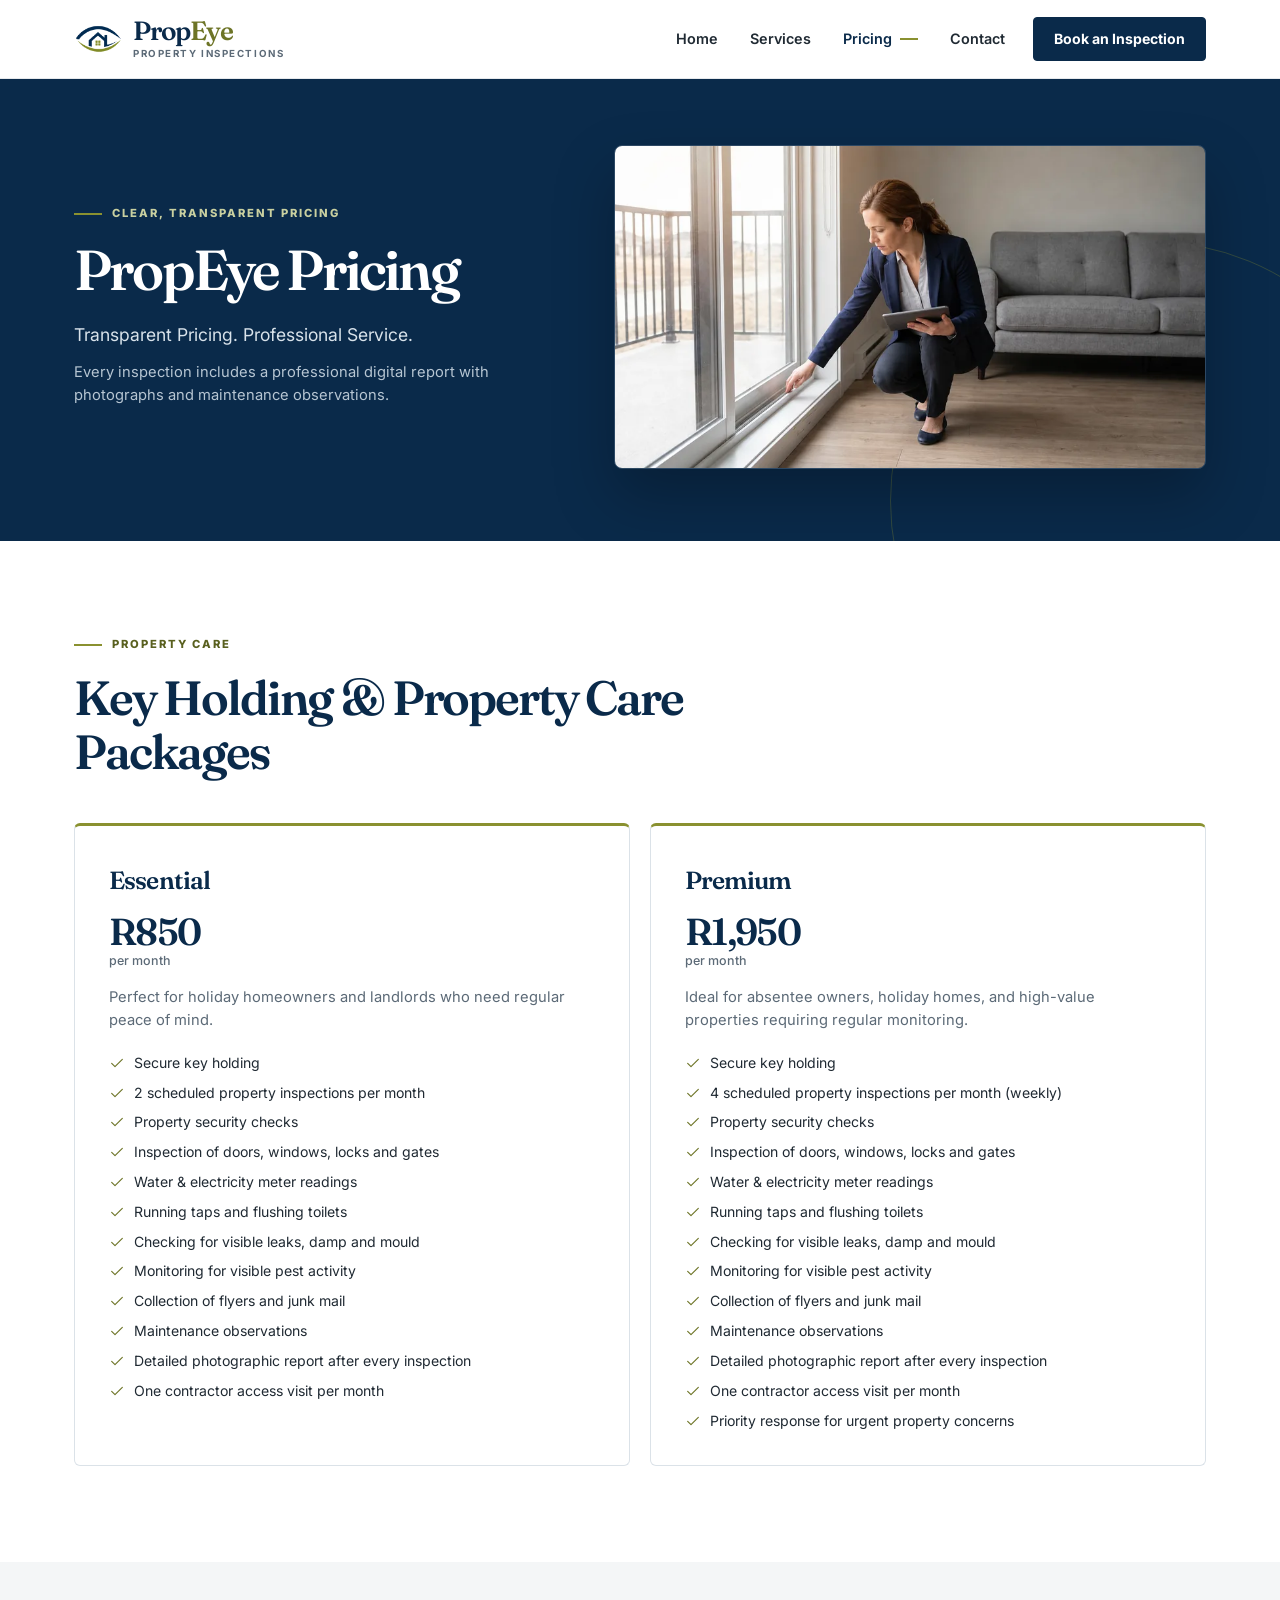
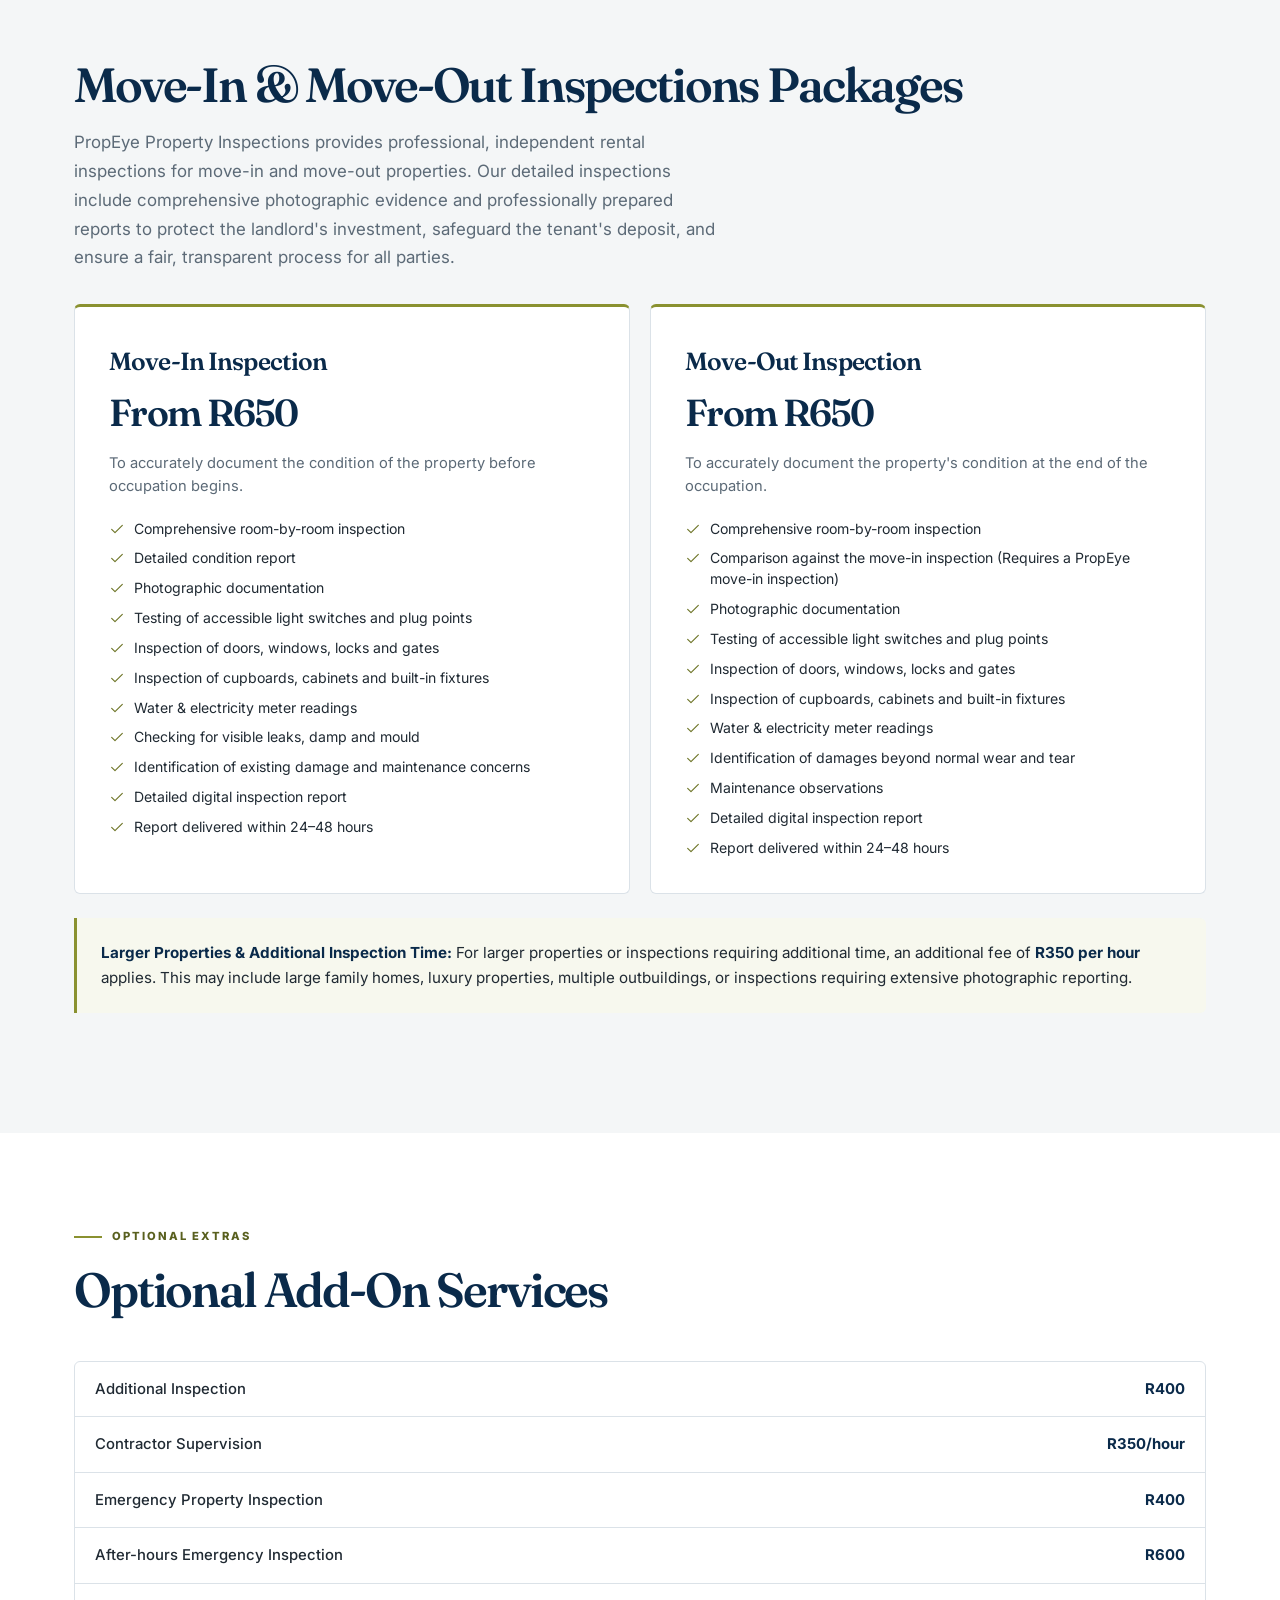
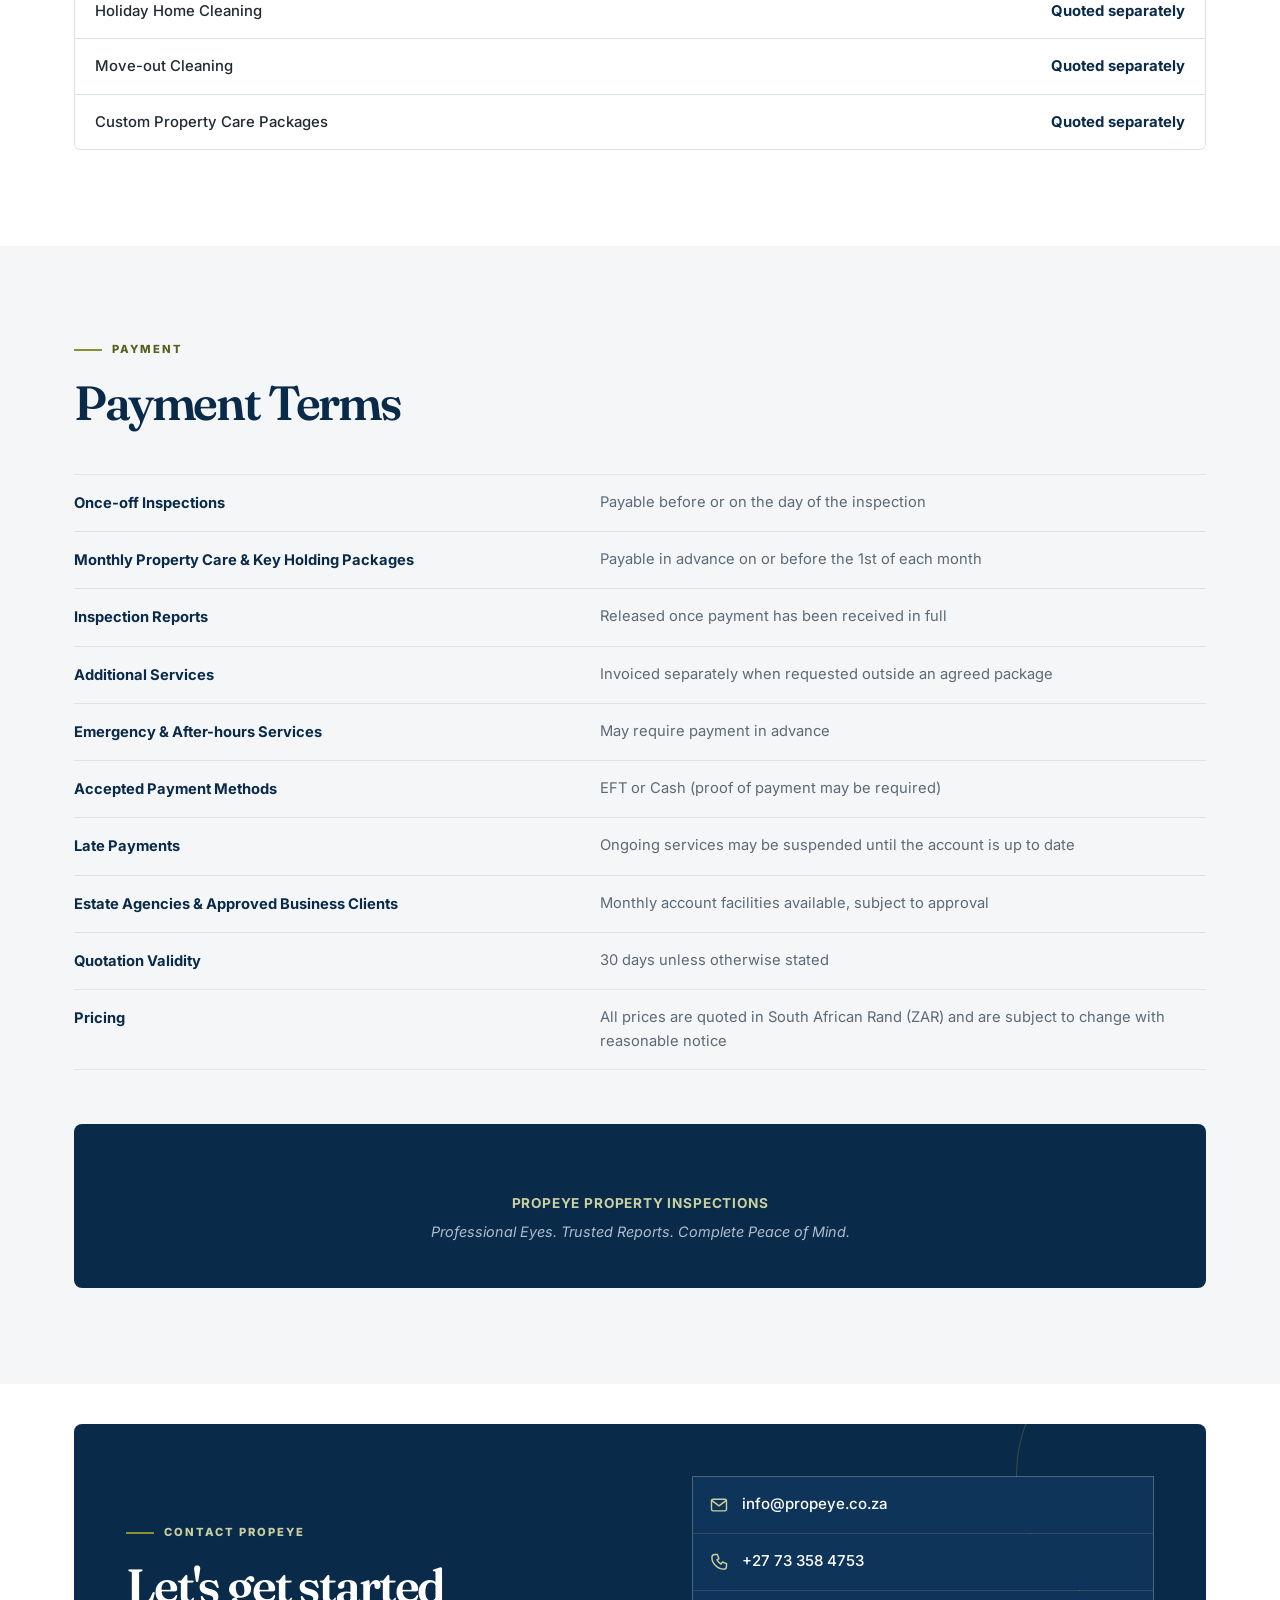
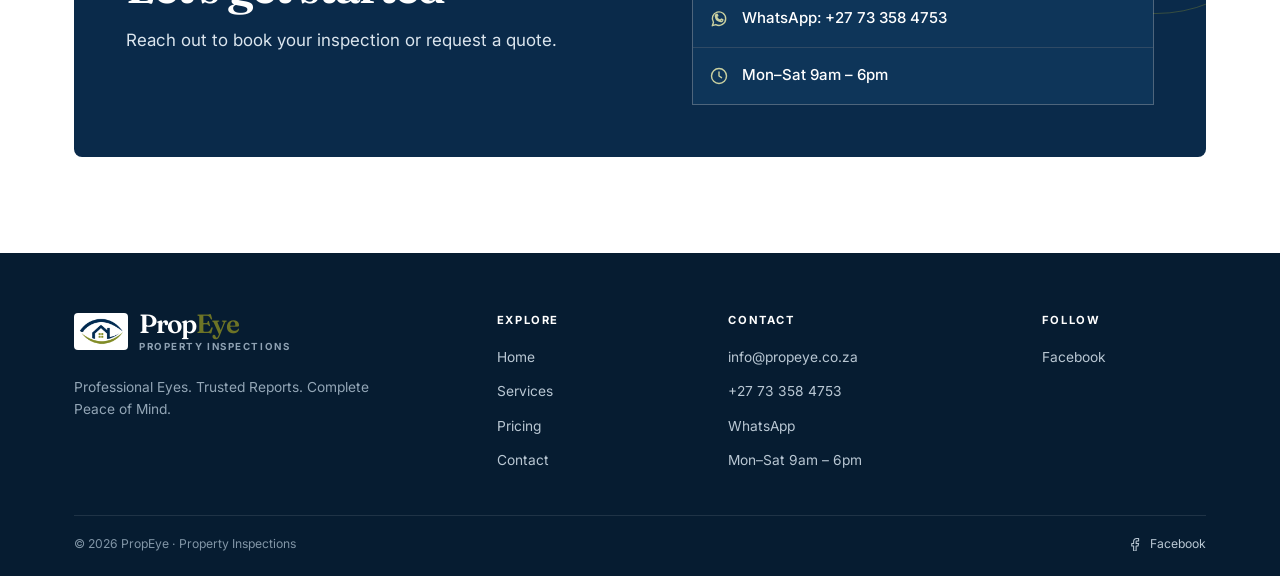
==== commit 7e738b94: "Update PropEye contact number Replace the old telephone and WhatsApp number with +27 73 358 4753 acr" ====
--- a/pricing.html
+++ b/pricing.html
@@ -6,13 +6,13 @@
   <title>PropEye · Pricing</title>
   <meta name="description" content="Transparent pricing for PropEye property inspections and property care packages.">
   <meta name="robots" content="index,follow">
-  <link rel="canonical" href="https://propeye.co.za/pricing.html">
+  <link rel="canonical" href="https://www.propeye.co.za/pricing.html">
   <meta property="og:type" content="website">
   <meta property="og:site_name" content="PropEye Property Inspections">
   <meta property="og:title" content="PropEye · Pricing">
   <meta property="og:description" content="Transparent pricing for PropEye property inspections and property care packages.">
-  <meta property="og:url" content="https://propeye.co.za/pricing.html">
-  <meta property="og:image" content="https://propeye.co.za/images/og-propeye.jpg">
+  <meta property="og:url" content="https://www.propeye.co.za/pricing.html">
+  <meta property="og:image" content="https://www.propeye.co.za/images/og-propeye.jpg">
   <meta name="twitter:card" content="summary_large_image">
   <meta name="theme-color" content="#0A2A4A">
   <link rel="icon" href="images/favicon-64.png" type="image/png">
@@ -227,8 +227,8 @@
           </div>
           <ul class="contact-list">
             <li><svg class="icon" aria-hidden="true" focusable="false"><use href="images/icons.svg#icon-mail"></use></svg><a href="mailto:info@propeye.co.za">info@propeye.co.za</a></li>
-            <li><svg class="icon" aria-hidden="true" focusable="false"><use href="images/icons.svg#icon-phone"></use></svg><a href="tel:+27632519530">+27 63 251 9530</a></li>
-            <li><svg class="icon" aria-hidden="true" focusable="false"><use href="images/icons.svg#icon-whatsapp"></use></svg><a href="https://wa.me/27632519530" rel="noopener">WhatsApp: +27 63 251 9530</a></li>
+            <li><svg class="icon" aria-hidden="true" focusable="false"><use href="images/icons.svg#icon-phone"></use></svg><a href="tel:+27733584753">+27 73 358 4753</a></li>
+            <li><svg class="icon" aria-hidden="true" focusable="false"><use href="images/icons.svg#icon-whatsapp"></use></svg><a href="https://wa.me/27733584753" rel="noopener">WhatsApp: +27 73 358 4753</a></li>
             <li><svg class="icon" aria-hidden="true" focusable="false"><use href="images/icons.svg#icon-clock"></use></svg><span>Mon–Sat 9am – 6pm</span></li>
           </ul>
         </div>
@@ -262,8 +262,8 @@
           <h2>Contact</h2>
           <ul>
             <li><a href="mailto:info@propeye.co.za">info@propeye.co.za</a></li>
-            <li><a href="tel:+27632519530">+27 63 251 9530</a></li>
-            <li><a href="https://wa.me/27632519530" rel="noopener">WhatsApp</a></li>
+            <li><a href="tel:+27733584753">+27 73 358 4753</a></li>
+            <li><a href="https://wa.me/27733584753" rel="noopener">WhatsApp</a></li>
             <li><span>Mon–Sat 9am – 6pm</span></li>
           </ul>
         </div>
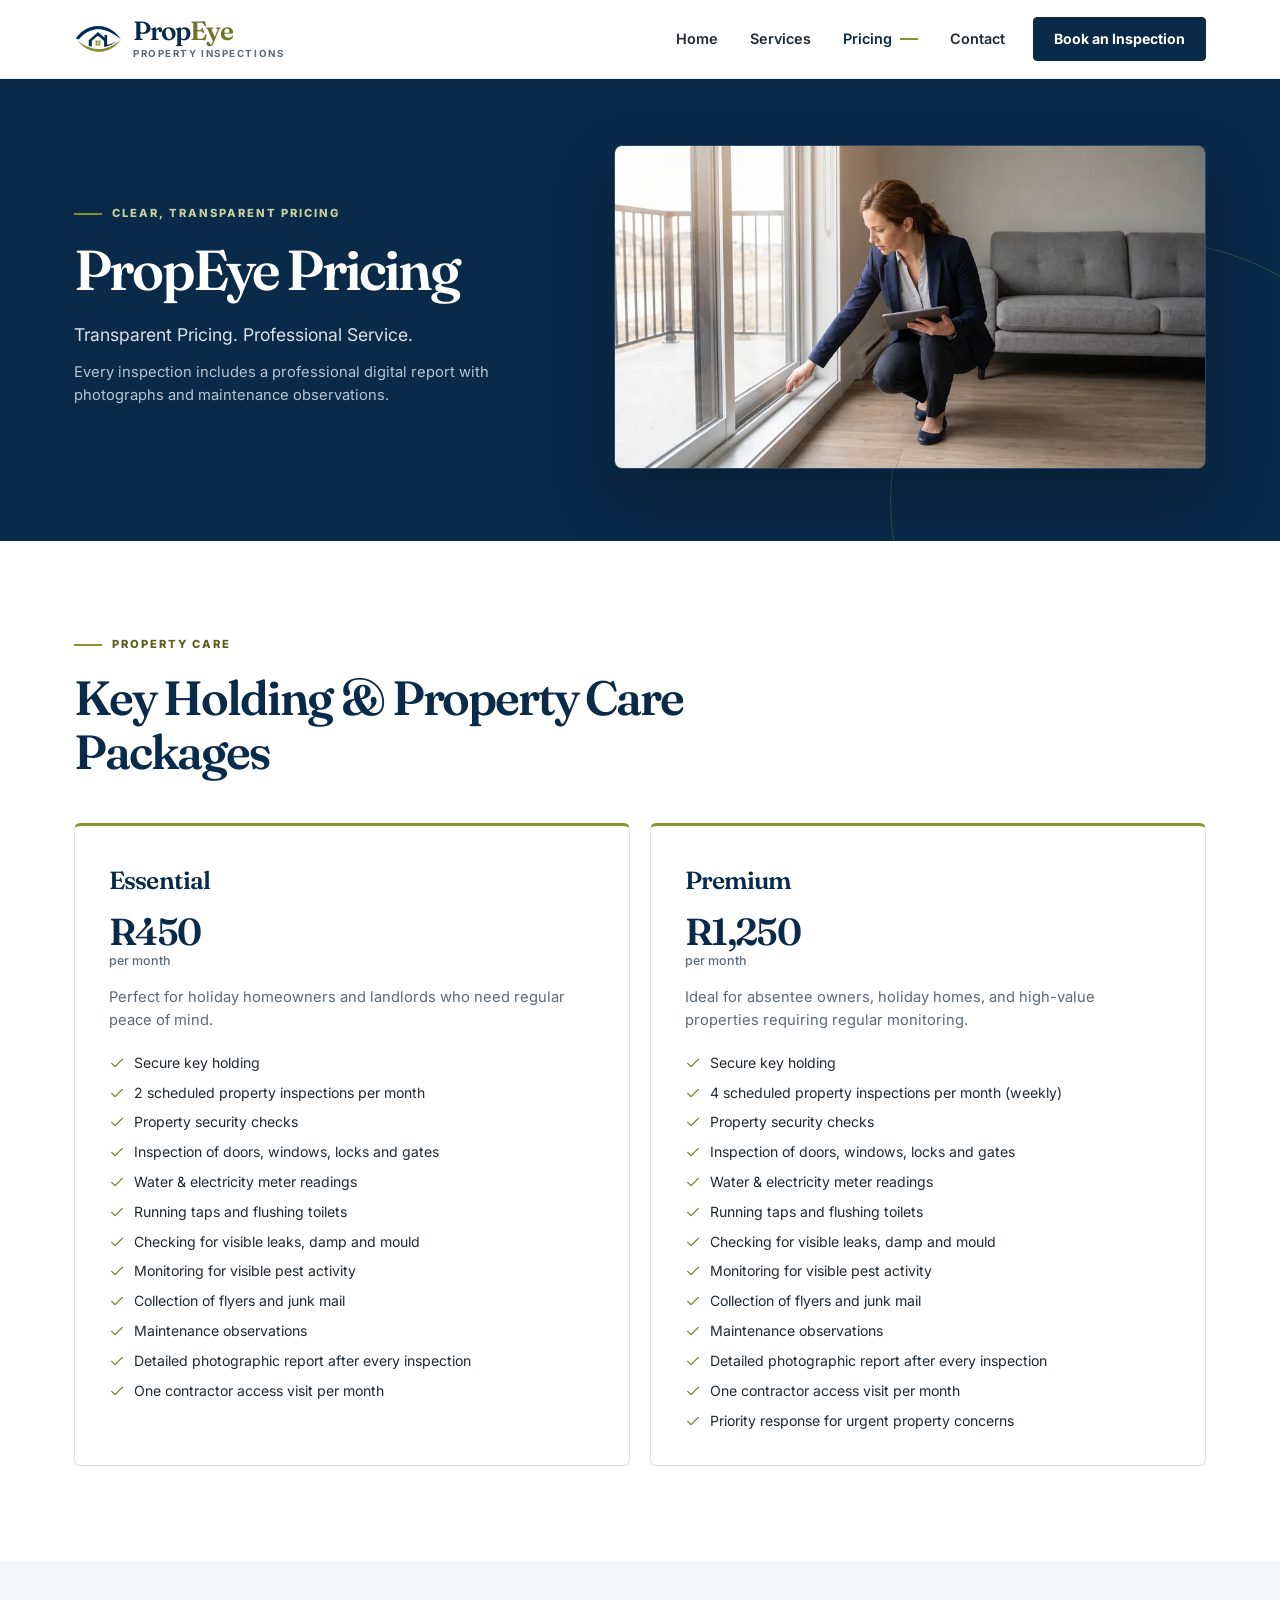
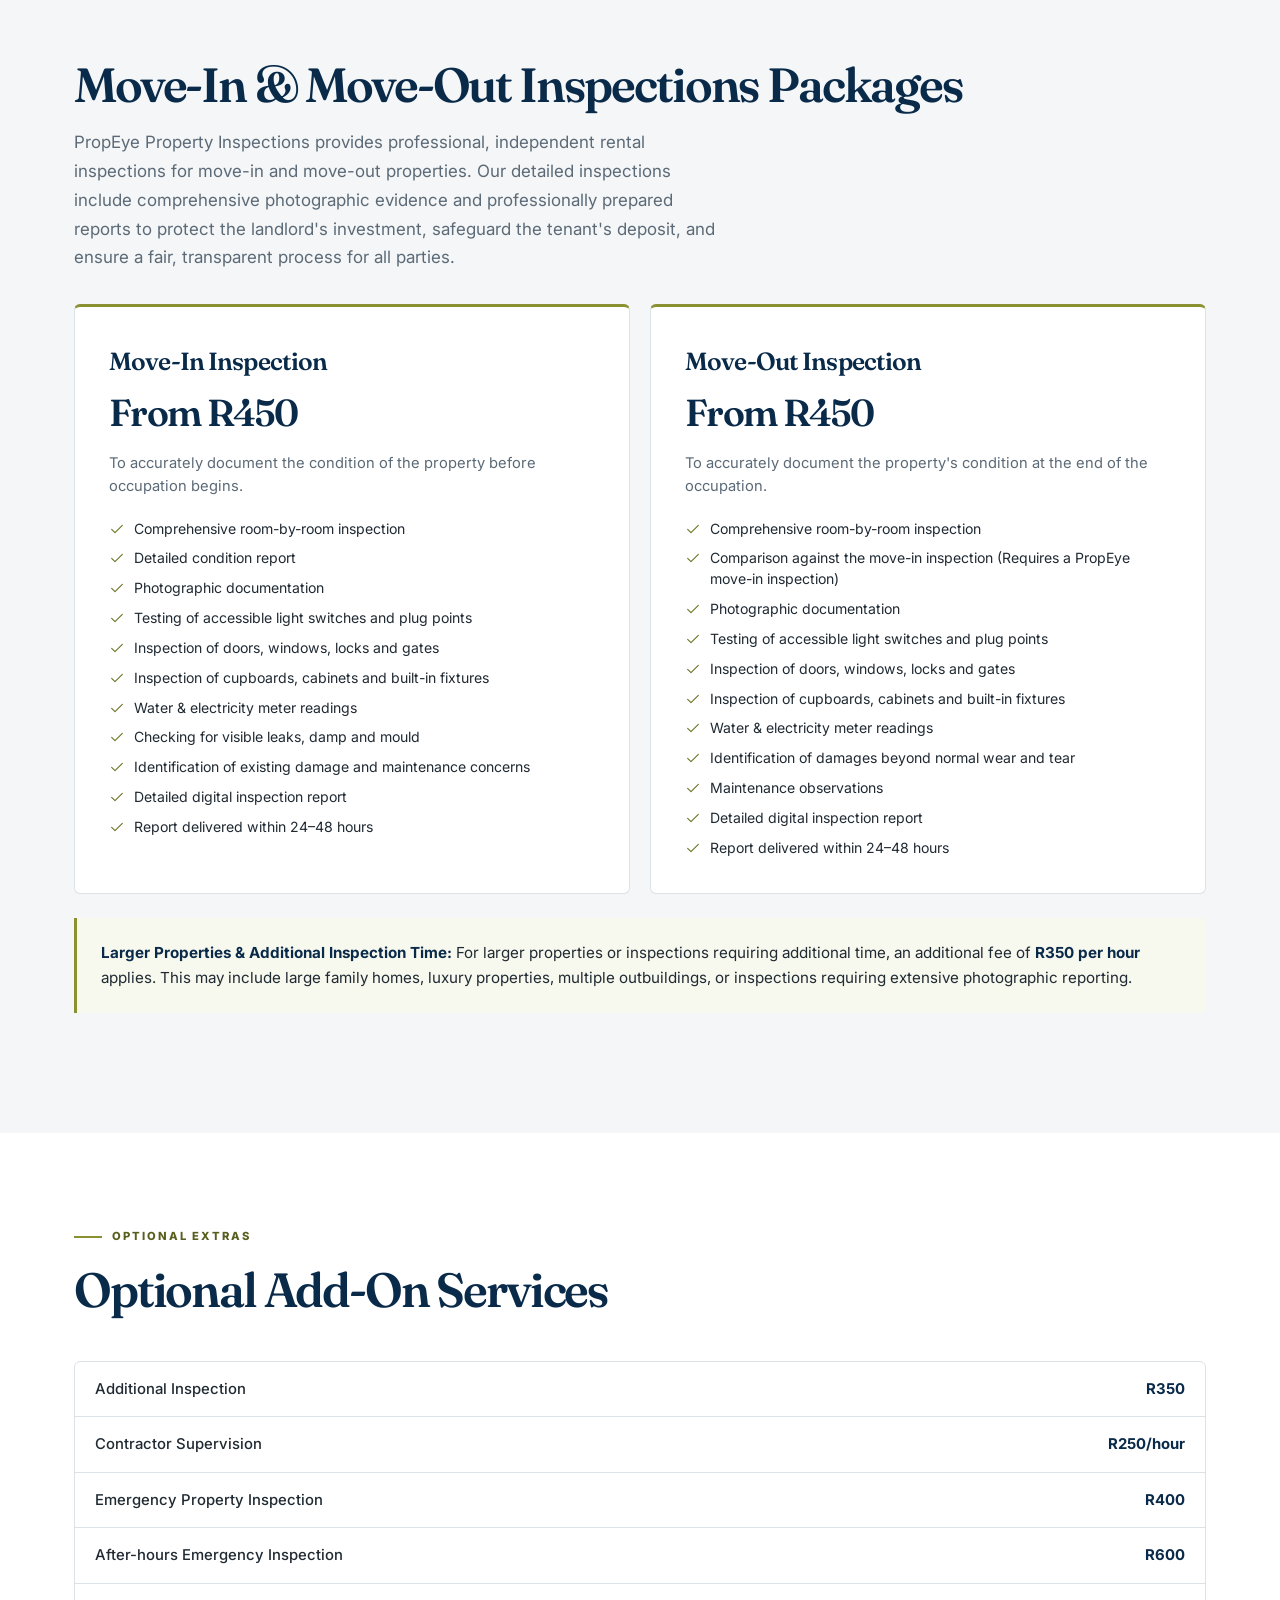
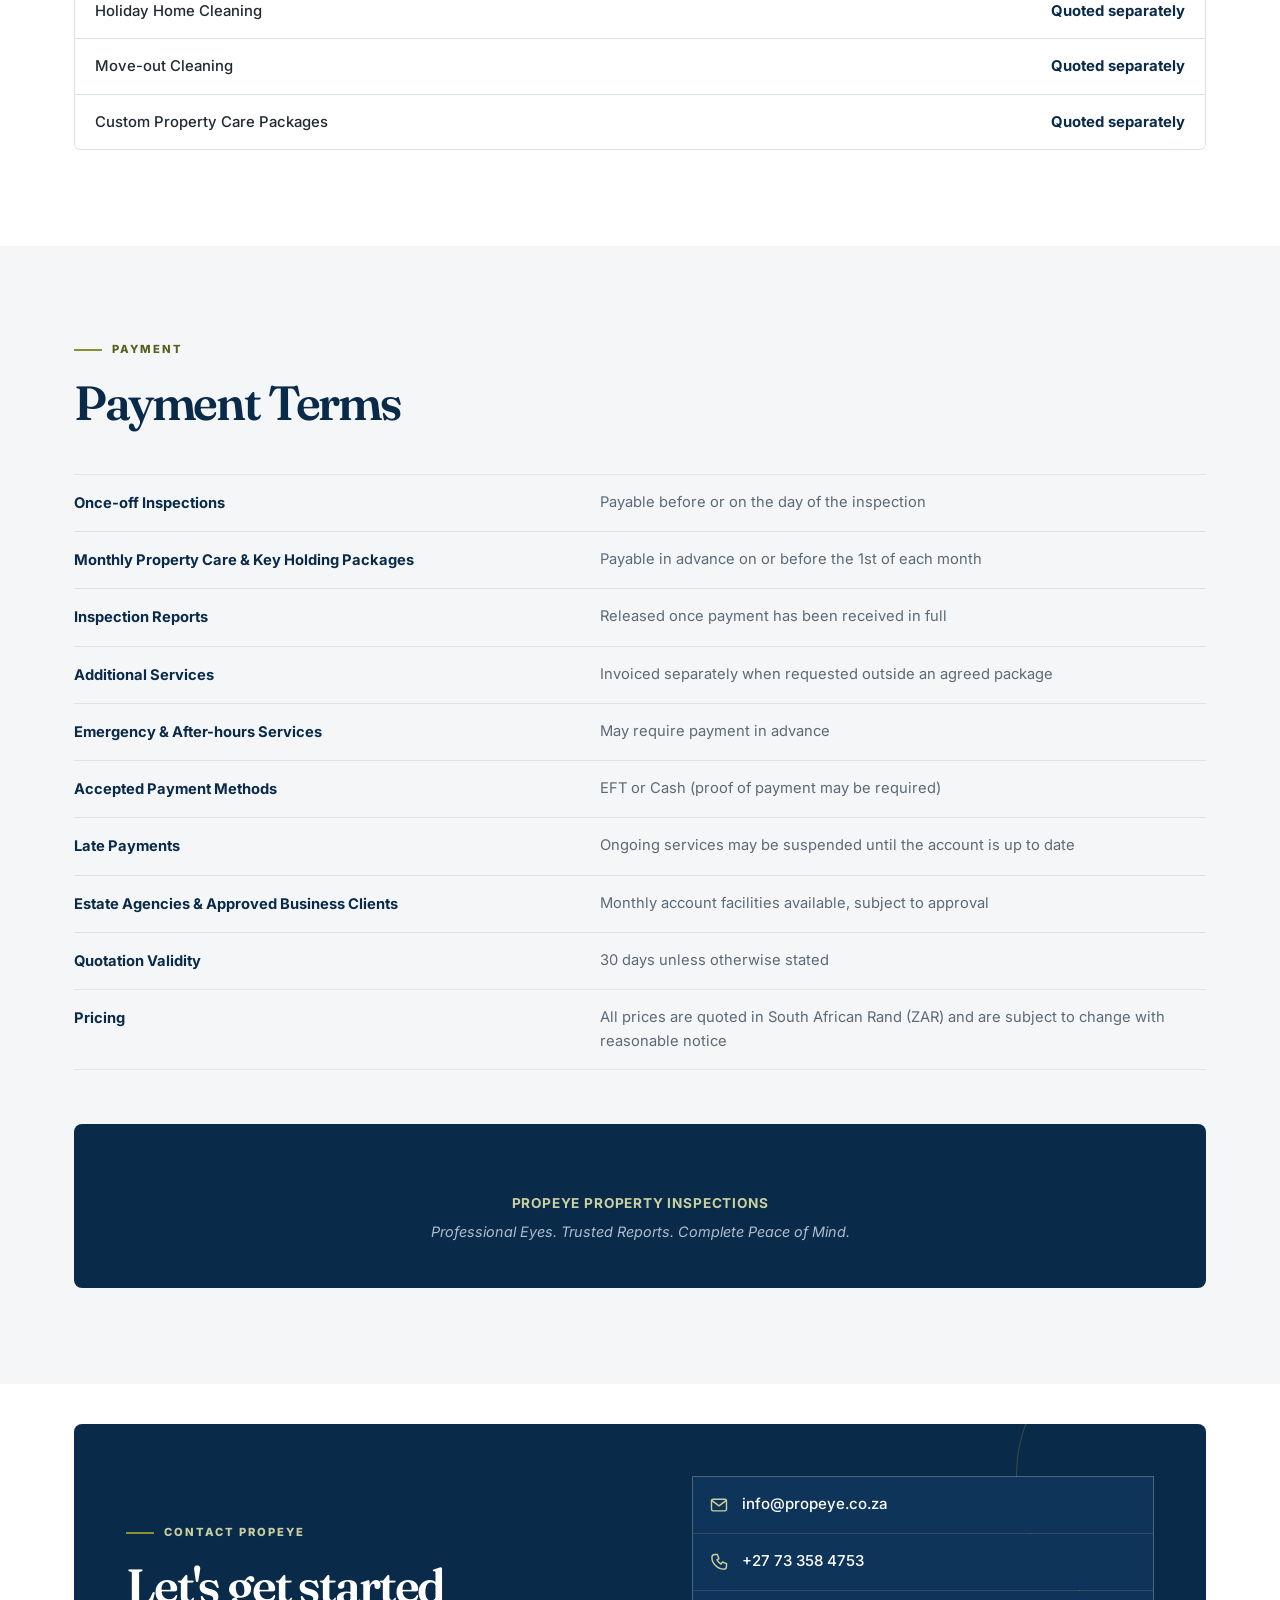
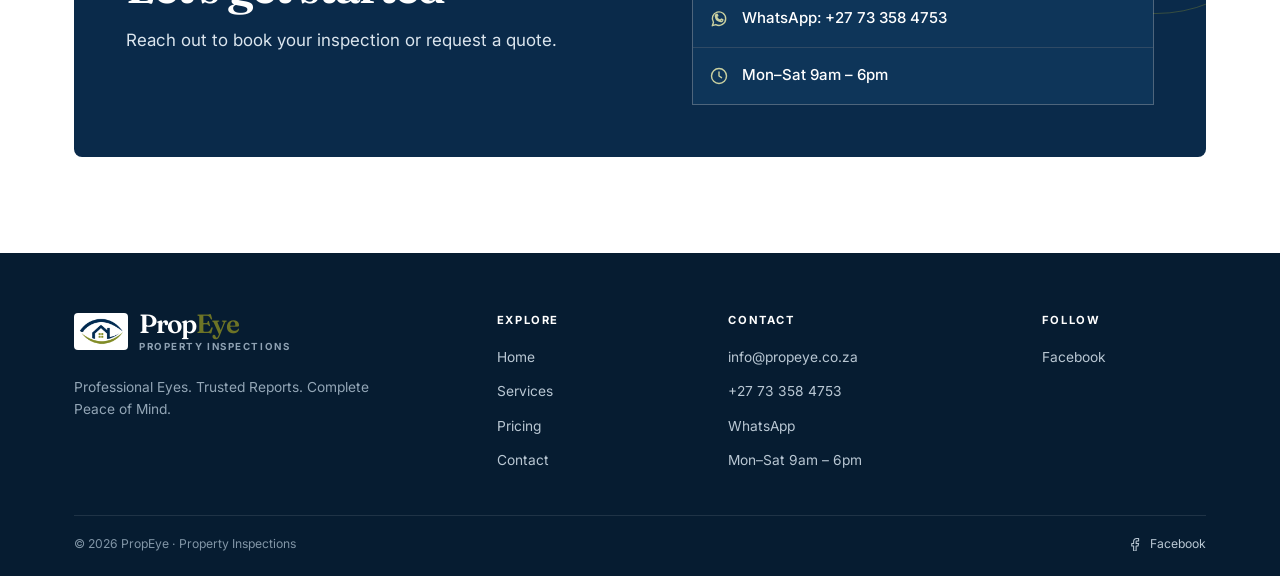
==== commit e35d5a77: "Update PropEye pricing values" ====
--- a/pricing.html
+++ b/pricing.html
@@ -77,7 +77,7 @@
         <div class="pricing-grid">
           <article class="price-card">
             <h3>Essential</h3>
-            <div class="price">R850 <small>per month</small></div>
+            <div class="price">R450 <small>per month</small></div>
             <p class="price-note">Perfect for holiday homeowners and landlords who need regular peace of mind.</p>
             <ul class="plan-list">
               <li><svg class="icon" aria-hidden="true" focusable="false"><use href="images/icons.svg#icon-check"></use></svg> Secure key holding</li>
@@ -97,7 +97,7 @@
 
           <article class="price-card">
             <h3>Premium</h3>
-            <div class="price">R1,950 <small>per month</small></div>
+            <div class="price">R1,250 <small>per month</small></div>
             <p class="price-note">Ideal for absentee owners, holiday homes, and high-value properties requiring regular monitoring.</p>
             <ul class="plan-list">
               <li><svg class="icon" aria-hidden="true" focusable="false"><use href="images/icons.svg#icon-check"></use></svg> Secure key holding</li>
@@ -126,7 +126,7 @@
         <div class="pricing-grid" style="margin-top:32px">
           <article class="price-card">
             <h3>Move-In Inspection</h3>
-            <div class="price">From R650</div>
+            <div class="price">From R450</div>
             <p class="price-note">To accurately document the condition of the property before occupation begins.</p>
             <ul class="plan-list">
               <li><svg class="icon" aria-hidden="true" focusable="false"><use href="images/icons.svg#icon-check"></use></svg> Comprehensive room-by-room inspection</li>
@@ -145,7 +145,7 @@
 
           <article class="price-card">
             <h3>Move-Out Inspection</h3>
-            <div class="price">From R650</div>
+            <div class="price">From R450</div>
             <p class="price-note">To accurately document the property's condition at the end of the occupation.</p>
             <ul class="plan-list">
               <li><svg class="icon" aria-hidden="true" focusable="false"><use href="images/icons.svg#icon-check"></use></svg> Comprehensive room-by-room inspection</li>
@@ -178,8 +178,8 @@
           </div>
         </div>
         <div class="addon-list">
-          <div class="addon-row"><span class="addon-name">Additional Inspection</span><span class="addon-cost">R400</span></div>
-          <div class="addon-row"><span class="addon-name">Contractor Supervision</span><span class="addon-cost">R350/hour</span></div>
+          <div class="addon-row"><span class="addon-name">Additional Inspection</span><span class="addon-cost">R350</span></div>
+          <div class="addon-row"><span class="addon-name">Contractor Supervision</span><span class="addon-cost">R250/hour</span></div>
           <div class="addon-row"><span class="addon-name">Emergency Property Inspection</span><span class="addon-cost">R400</span></div>
           <div class="addon-row"><span class="addon-name">After-hours Emergency Inspection</span><span class="addon-cost">R600</span></div>
           <div class="addon-row"><span class="addon-name">Holiday Home Cleaning</span><span class="addon-cost">Quoted separately</span></div>
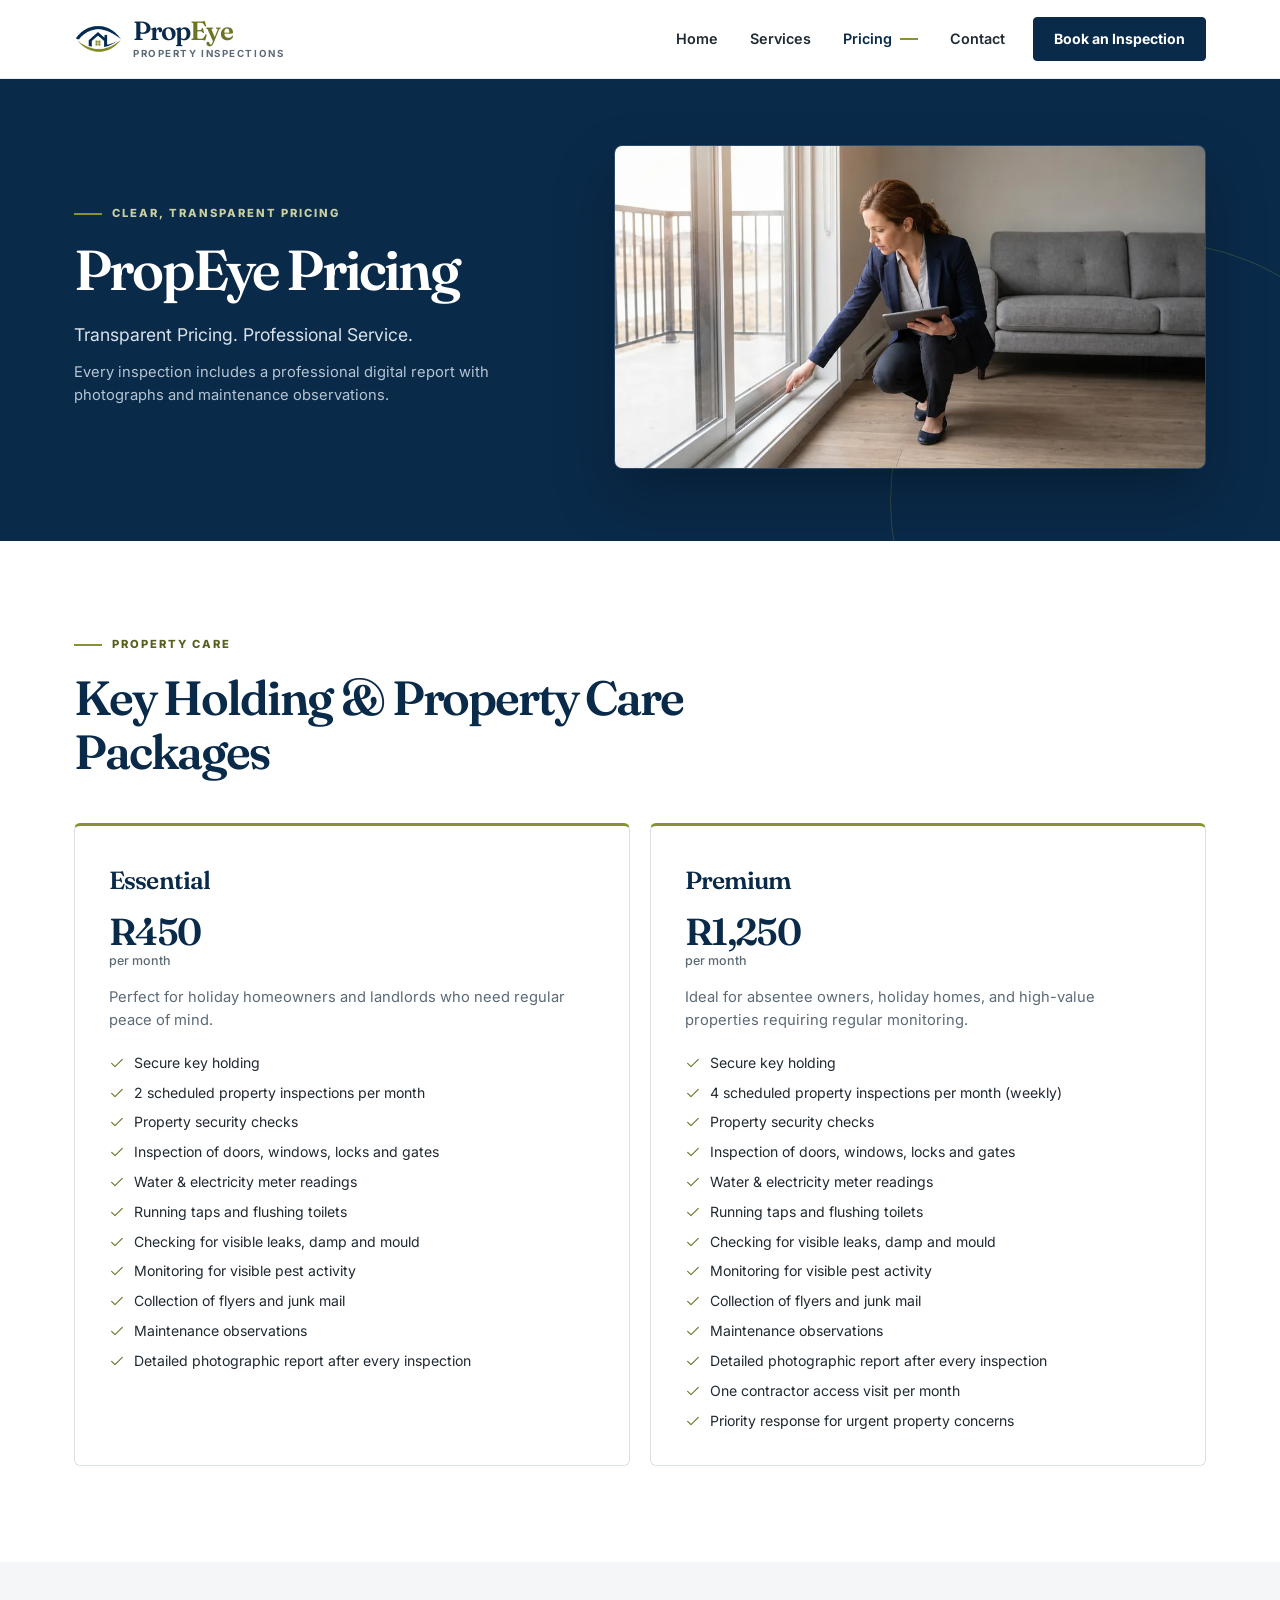
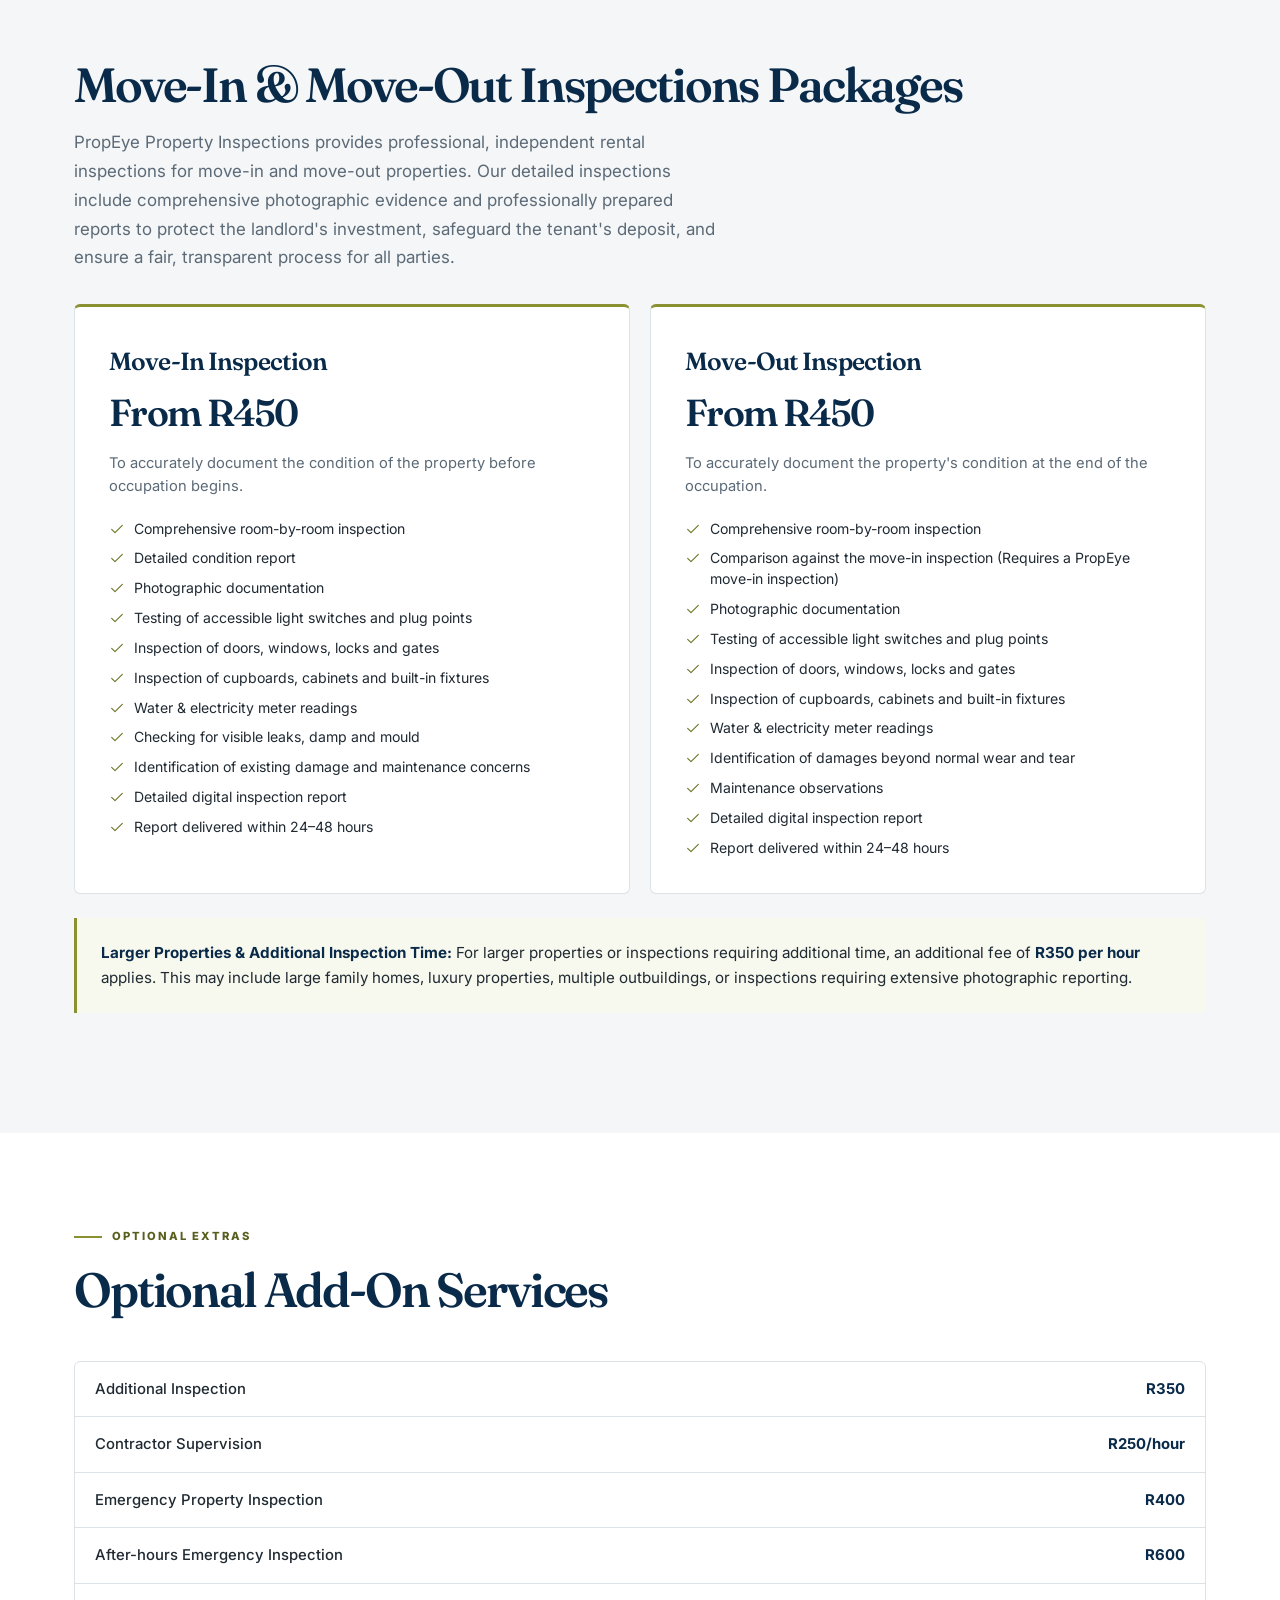
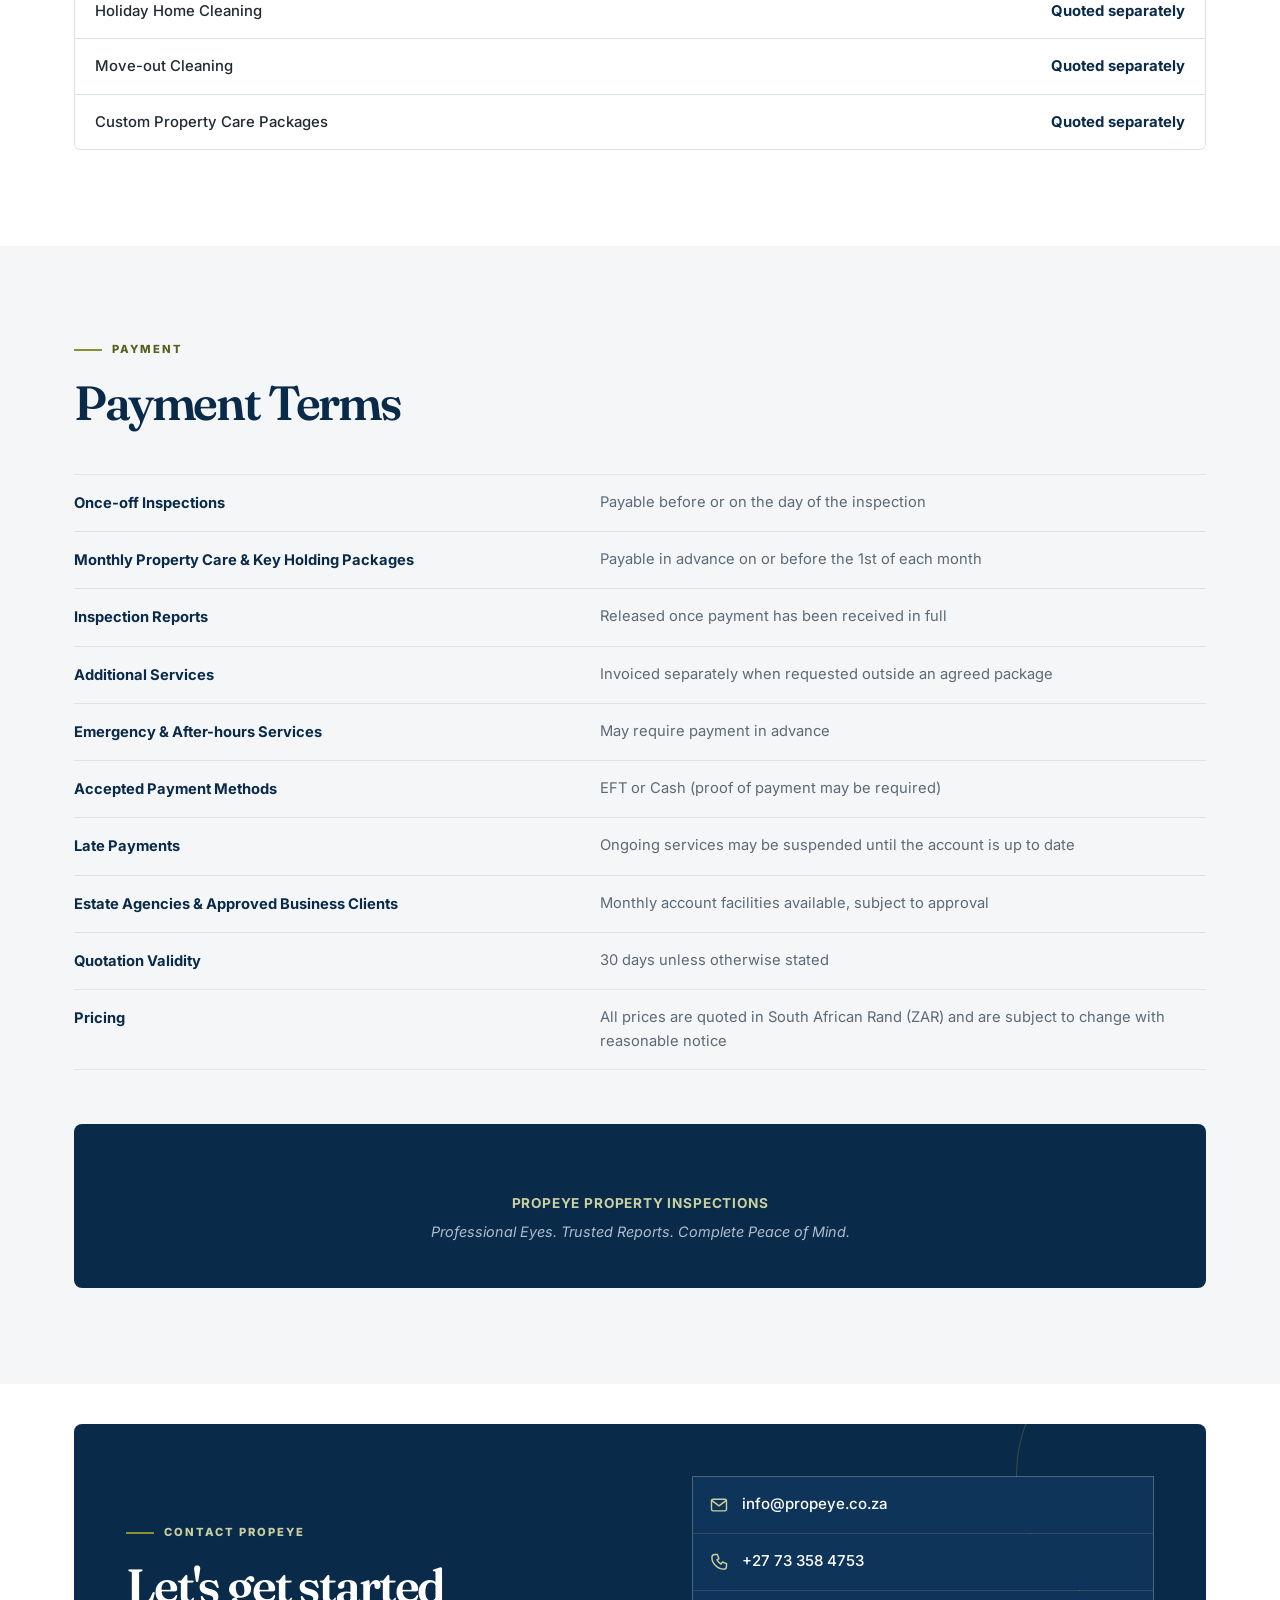
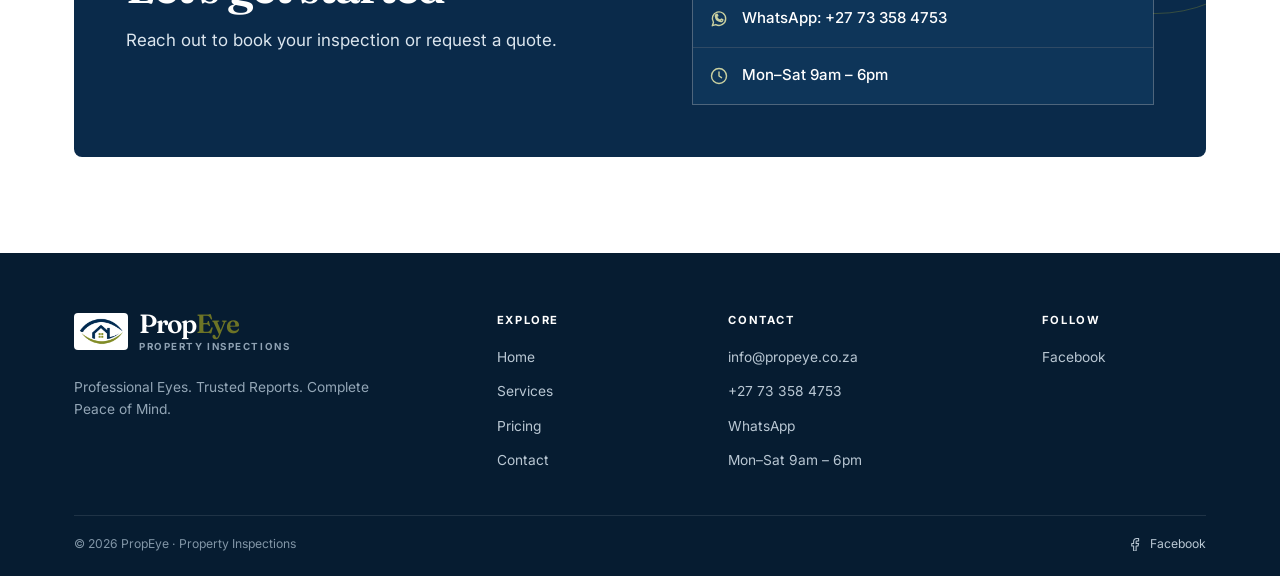
==== commit 8c1d8b69: "Remove contractor visit from Essential plan" ====
--- a/pricing.html
+++ b/pricing.html
@@ -91,7 +91,6 @@
               <li><svg class="icon" aria-hidden="true" focusable="false"><use href="images/icons.svg#icon-check"></use></svg> Collection of flyers and junk mail</li>
               <li><svg class="icon" aria-hidden="true" focusable="false"><use href="images/icons.svg#icon-check"></use></svg> Maintenance observations</li>
               <li><svg class="icon" aria-hidden="true" focusable="false"><use href="images/icons.svg#icon-check"></use></svg> Detailed photographic report after every inspection</li>
-              <li><svg class="icon" aria-hidden="true" focusable="false"><use href="images/icons.svg#icon-check"></use></svg> One contractor access visit per month</li>
             </ul>
           </article>
 
